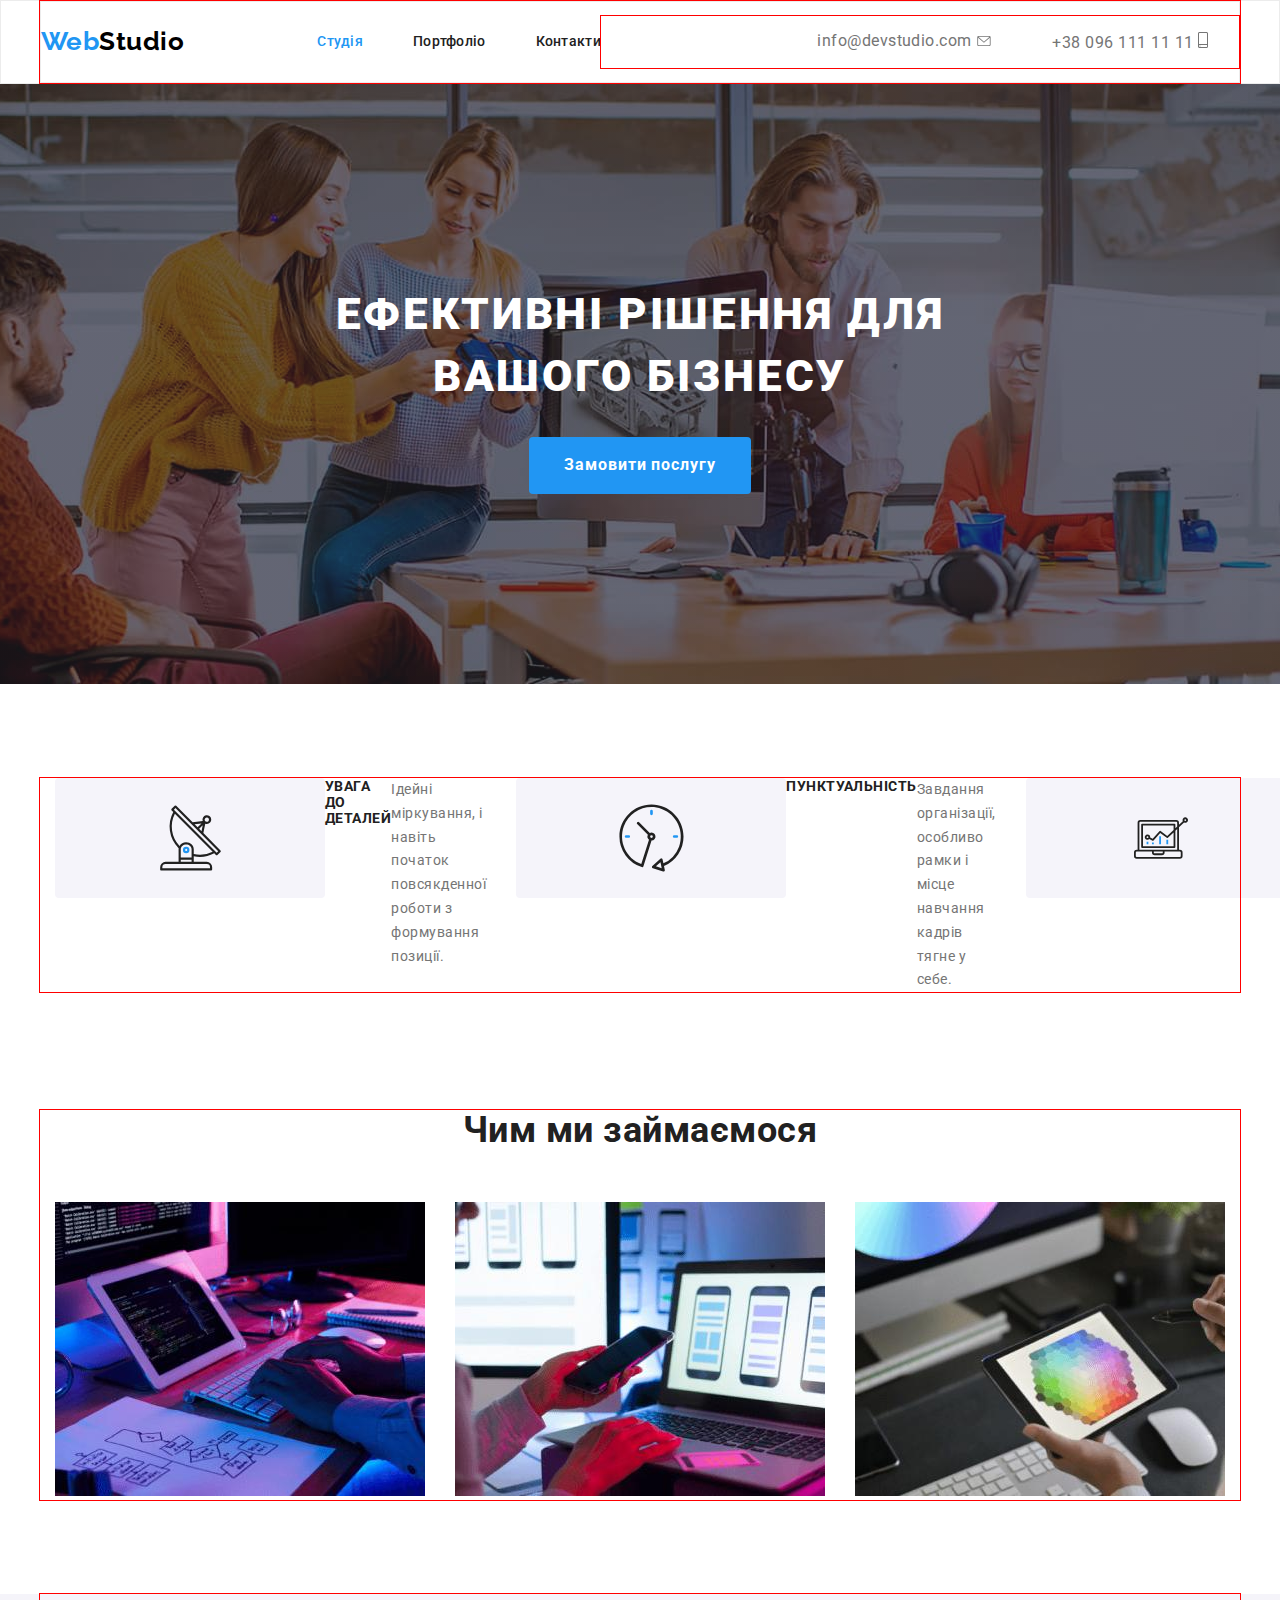
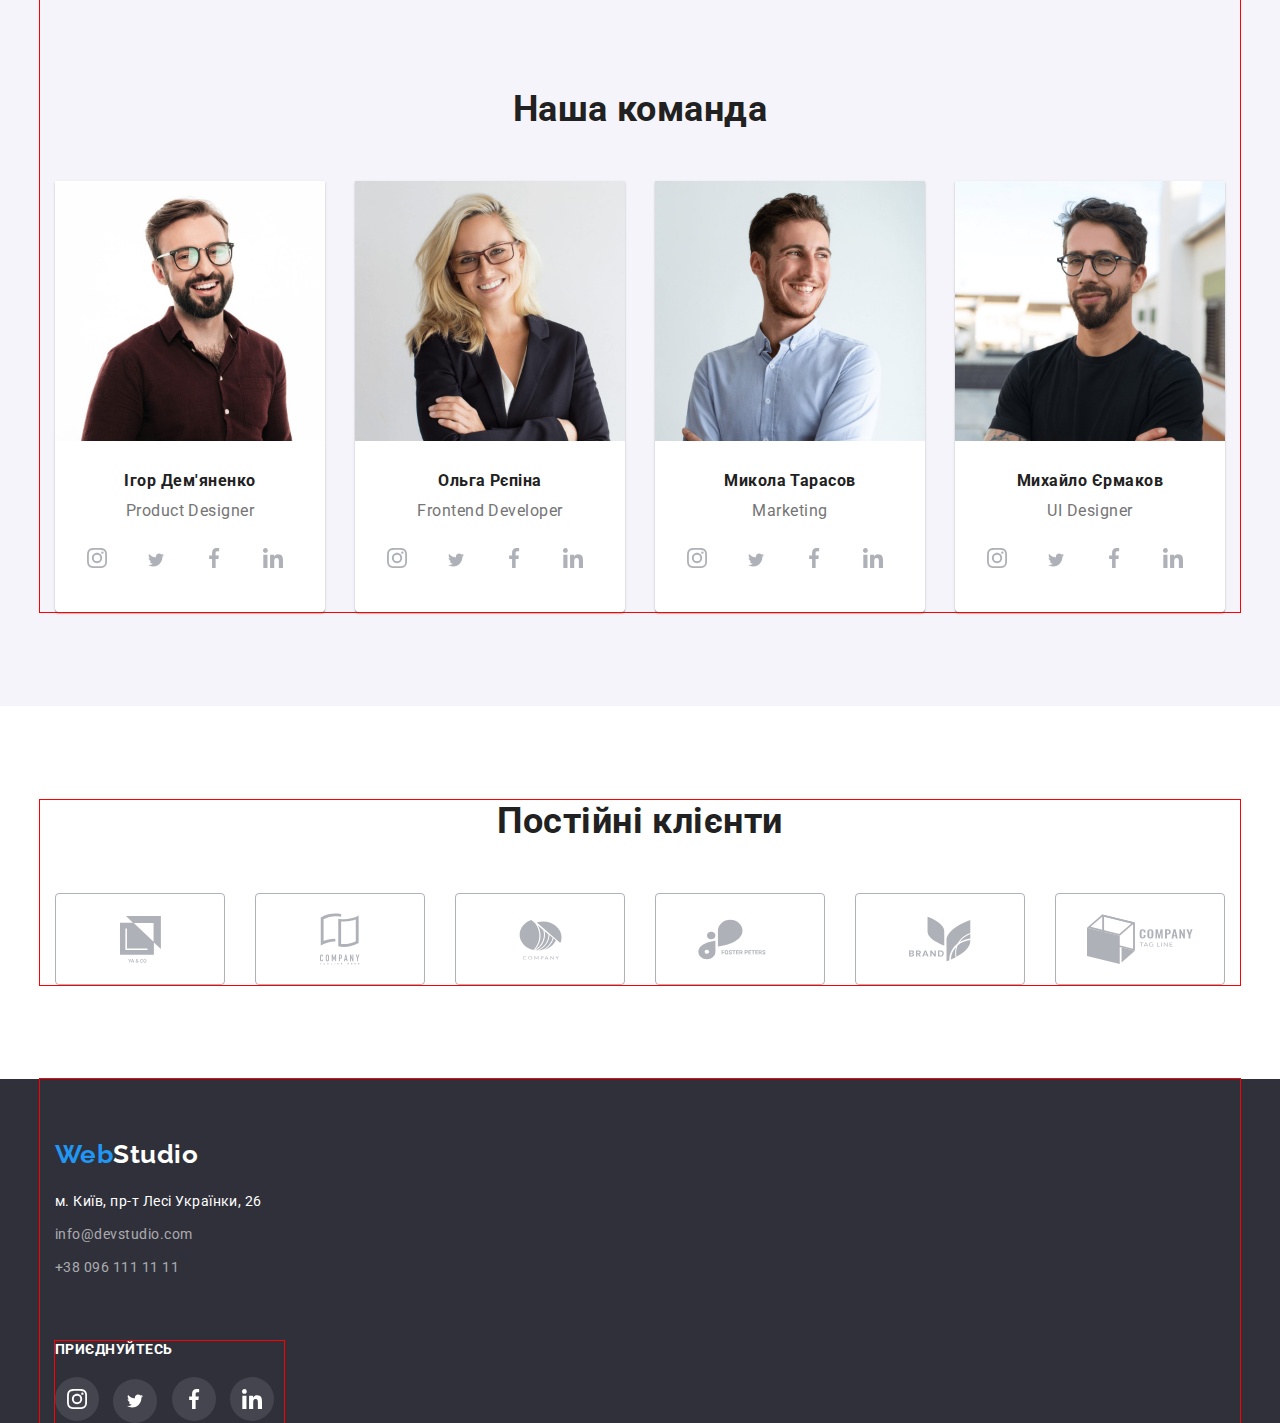
==== index.html @ 21d134f2 "icon" ====
<!DOCTYPE html>
<html lang="uk">
<head>
    <meta charset="UTF-8">
    <meta http-equiv="X-UA-Compatible" content="IE=edge">
    <meta name="viewport" content="width=device-width, initial-scale=1.0">
    <title>WebStudio</title>
    <link rel="stylesheet" href="https://cdnjs.cloudflare.com/ajax/libs/modern-normalize/1.1.0/modern-normalize.min.css">
    <link rel="stylesheet" href="css/styles.css">
    <link rel="preconnect" href="https://fonts.googleapis.com">
    <link rel="preconnect" href="https://fonts.gstatic.com" crossorigin>
    <link href="https://fonts.googleapis.com/css2?family=Raleway:wght@700&family=Roboto:wght@400;500;700;900&display=swap" rel="stylesheet">
    <style>li {list-style-type: none; /* Забираєм крапки*/}</style>

</head>
<body class="body">
    <!--Header-->
<header class="page-header">
<div class="container page-header">
    <a class="logo" href="index.html">Web<span class="logo-black">Studio</span></a>
    <nav>
        <ul class="site-nav">
            <li class="item"><a href="./index.html" class="link-studio">Студія</a></li>
            <li class="item"><a href="./portfolio.html" class="link">Портфоліо</a></li>
            <li class="item"><a href="" class="link">Контакти</a></li>
        </ul>
    </nav>
<div class="container">
        <ul class="contact-info">
            <li class="item-contact mail"><a href="mailto:info@devstudio.com" class="contact-header">info@devstudio.com</a>
        <div class="icon-mail">
                <svg class="mail-sign">
                <use href="./img/symbol-defs.svg#icon-mail"></use>
                </svg>
        </div></li>
            <li class="item-contact tel"><a href="tel:+30961111111" class="contact-header">+38 096 111 11 11</a>
        <div class="icon-mail">
                <svg class="tel-sign">
                <use href="./img/symbol-defs.svg#icon-tel"></use>
                </svg>
        </div></li>
        </ul>

</div>       
</div>
</header>

    <!--Ефективні рішення для вашого бізнесу-->
<main class="main">
    <section class="main-class">
        <h1 class="main-title">Ефективні рішення для  <br> вашого бізнесу</h1>
             <button class="main-title-button" type="button">Замовити послугу</button>
    </section>
        <!--план-->
<section class="plan-works">
<div class="container">
        <ul class="plan-work-item">
            <li class="plan-work">
                <!--Іконки-->
                <div class="icon-plan">
                    <svg class="antenna-sign">
                    <use href="./img/symbol-defs.svg#icon-antenna1"></use>
                    </svg>
                </div>
            </li>
                <h2 class="main-plan" >УВАГА ДО ДЕТАЛЕЙ</h2>
                <p class="plan" >Ідейні міркування, і навіть початок повсякденної роботи з формування позиції.</p>
            </li>
            <li class="plan-work">
                <!--Іконки-->
                <div class="icon-plan">
                    <svg class="clock-sign">
                    <use href="./img/symbol-defs.svg#icon-clock1"></use>
                    </svg>
                </div>
            </li>
                <h2 class="main-plan" >ПУНКТУАЛЬНІСТЬ</h2>
                <p class="plan">Завдання організації, особливо рамки і місце навчання кадрів тягне у себе.</p>
             </li>
             <li class="plan-work">
                <!--Іконки-->
                <div class="icon-plan">
                    <svg class="diagram-sign">
                    <use href="./img/symbol-defs.svg#icon-diagram1"></use>
                    </svg>
                </div>
            </li>
                 <h2 class="main-plan" >ПЛАНУВАННЯ</h2>
                 <p class="plan">Так само консультація з широким активом значною мірою зумовлює.</p>
            </li>
            <li class="plan-work">
                <!--Іконки-->
                <div class="icon-plan">
                    <svg class="astronaut-sign">
                    <use href="./img/symbol-defs.svg#icon-astronaut1"></use>
                    </svg>
                </div>
            </li>
            <h2 class="main-plan" >СУЧАСНІ ТЕХНОЛОГІЇ</h2>
            <p class="plan">Значимість цих проблем настільки очевидна, що реалізація планових завдань.</p>
            </li>
        </ul>
</div>
</section>
    <!--Чим ми займаємося-->
<section class="working">
<div class="container">
    <h2 class="working-page">Чим ми займаємося</h2>
        <ul class="working-img">
            <li class="img"><img src="./img/img1.jpg" alt="діяльність" width="370"></li>
            <li class="img"><img src="./img/img2.jpg" alt="діяльність" width="370"></li>
            <li class="img"><img src="./img/img3.jpg" alt="діяльність" width="370"></li>
        </ul></div>
</section>
    <!--Наша команда-->
<section class="team">
<div class="container">
    <h2 class="team-work">Наша команда</h2>
        <ul class="work-foto ">
            <li class="foto">
                <img src="./img/people1.jpg" alt="працівники" width="270">
            <div class="name-people ">
                <h3 class="name">Ігор Дем'яненко</h3>
                <p class="profession">Product Designer</p>
                 <!--Іконки-->
            <div class="soc-people">
                <svg class="instagram">
                <use href="./img/symbol-defs.svg#icon-instagram1"></use>
                </svg>
            </div>
            <div class="soc-people">
                <svg class="twitter">
                <use href="./img/symbol-defs.svg#icon-twitter1"></use>
                </svg>
            </div>
            <div class="soc-people">
                <svg class="facebook">
                <use href="./img/symbol-defs.svg#icon-facebook1"></use>
                </svg>
            </div>
            <div class="soc-people">
                <svg class="linkedin">
                <use href="./img/symbol-defs.svg#icon-linkedin1"></use>
                </svg>
            </div>
            </div>
            </li>
            
            <li class="foto">
                <img src="./img/people2.jpg" alt="працівники" width="270">
            <div class="name-people">
                <h3 class="name">Ольга Рєпіна</h3>
                <p class="profession">Frontend Developer</p>
                 <!--Іконки-->
                 <div class="soc-people">
                    <svg class="instagram">
                    <use href="./img/symbol-defs.svg#icon-instagram1"></use>
                    </svg>
                </div>
                <div class="soc-people">
                    <svg class="twitter">
                    <use href="./img/symbol-defs.svg#icon-twitter1"></use>
                    </svg>
                </div>
                <div class="soc-people">
                    <svg class="facebook">
                    <use href="./img/symbol-defs.svg#icon-facebook1"></use>
                    </svg>
                </div>
                <div class="soc-people">
                    <svg class="linkedin">
                    <use href="./img/symbol-defs.svg#icon-linkedin1"></use>
                    </svg>
                </div>
            </div>
            </li>

            <li class="foto">
                <img src="./img/people3.jpg" alt="працівники" width="270">
            <div class="name-people">
                <h3 class="name">Микола Тарасов</h3>
                <p class="profession">Marketing</p>
                 <!--Іконки-->
                 <div class="soc-people">
                    <svg class="instagram">
                    <use href="./img/symbol-defs.svg#icon-instagram1"></use>
                    </svg>
                </div>
                <div class="soc-people">
                    <svg class="twitter">
                    <use href="./img/symbol-defs.svg#icon-twitter1"></use>
                    </svg>
                </div>
                <div class="soc-people">
                    <svg class="facebook">
                    <use href="./img/symbol-defs.svg#icon-facebook1"></use>
                    </svg>
                </div>
                <div class="soc-people">
                    <svg class="linkedin">
                    <use href="./img/symbol-defs.svg#icon-linkedin1"></use>
                    </svg>
                </div>
            </div>
            </li>

            <li class="foto">
                <img src="./img/people4.jpg" alt="працівники" width="270">
            <div class="name-people">
                <h3 class="name">Михайло Єрмаков</h3>
                <p class="profession">UI Designer</p>
                 <!--Іконки-->
                 <div class="soc-people">
                    <svg class="instagram">
                    <use href="./img/symbol-defs.svg#icon-instagram1"></use>
                    </svg>
                </div>
                <div class="soc-people">
                    <svg class="twitter">
                    <use href="./img/symbol-defs.svg#icon-twitter1"></use>
                    </svg>
                </div>
                <div class="soc-people">
                    <svg class="facebook">
                    <use href="./img/symbol-defs.svg#icon-facebook1"></use>
                    </svg>
                </div>
                <div class="soc-people">
                    <svg class="linkedin">
                    <use href="./img/symbol-defs.svg#icon-linkedin1"></use>
                    </svg>
                </div>
            </div>
            </li>
        </ul>  
</div>
</section>
<!--Постійні клієнти-->
<section class="client">
    <div class="container">
        <h2 class="client-comment">Постійні клієнти</h2>
            <ul class="company-box">
                <li>
                <!--Іконки-->
                    <div class="box">
                        <svg class="group-yaco">
                        <use href="./img/symbol-defs.svg#icon-group1"></use>
                        </svg>
                    </div>
                </li>
                <li>
                    <div class="box">
                        <svg class="group-taglinehere">
                        <use href="./img/symbol-defs.svg#icon-group2"></use>
                        </svg>
                    </div>
                </li>
                <li>
                    <div class="box">
                        <svg class="group-company">
                        <use href="./img/symbol-defs.svg#icon-group3"></use>
                        </svg>
                    </div>
                </li>
                <li>
                    <div class="box">
                        <svg class="group-faster">
                        <use href="./img/symbol-defs.svg#icon-group4"></use>
                        </svg>
                    </div>
                </li>
                <li>
                    <div class="box">
                        <svg class="group-brand">
                        <use href="./img/symbol-defs.svg#icon-group5"></use>
                        </svg>
                    </div>
                </li>
                <li>
                    <div class="box">
                        <svg class="group-tagline">
                        <use href="./img/symbol-defs.svg#icon-group6"></use>
                        </svg>
                    </div>
                </li>
            </ul>  
    </div>
    </section>
</main>
<footer class="footer-color">    
<div class="container">
<address class="footer">
    <a class="logo-footer" href="index.html">Web<span class="logo-white">Studio</span></a>
        <ul class="container-footer">
            <li class="item-adress"><a class="adress" href="https://goo.gl/maps/FdvuCrv5iP5pTwo79">м. Київ, пр-т Лесі Українки, 26 </a></li>
            <li class="item-adress"><a href="mailto:info@devstudio.com" class="adress-footer">info@devstudio.com</a></li>
            <li class="item-adress"><a href="tel:+30961111111" class="adress-footer">+38 096 111 11 11</a></li>
    </ul>
</address>    
<section class="join">
<div class="container-join">
        <h3 class="join-soc">приєднуйтесь</h3>
                <!--Іконки-->
                 <div class="soc-footer">
                    <svg class="instagram-footer">
                    <use href="./img/symbol-defs.svg#icon-instagram2"></use>
                    </svg>
                </div>
                <div class="soc-footer">
                    <svg class="twitter-footer">
                    <use href="./img/symbol-defs.svg#icon-twitter2"></use>
                    </svg>
                </div>
                <div class="soc-footer">
                    <svg class="facebook-footer">
                    <use href="./img/symbol-defs.svg#icon-facebook2"></use>
                    </svg>
                </div>
                <div class="soc-footer">
                    <svg class="linkedin-footer">
                    <use href="./img/symbol-defs.svg#icon-linkedin2"></use>
                    </svg>
                </div>
    </div>
    </section>
</div>
</footer>
</body>
</html>
---- css/styles.css ----
:root {
    --primery-text-color:#757575;
    --title-text-color:rgba(33, 33, 33, 1);
    --accent-color:#ffffff;}

html {box-sizing: border-box;}

*,
*::after,
*::before {box-sizing: inherit;} 

.body {
    margin: 0 auto;
    color: var(--title-text-color);

    font-family: Roboto, sans-serif ;
    letter-spacing: 0.03em;
}
a {text-decoration: none;}

/* Header */
.container {width: 1200px;
    margin: 0 auto;
    padding-left: 15px;
    padding-right: 15px;
    outline: 1px solid red;  }

/*site-nav list*/

.page-header {
    align-items: center;
    padding: 0px;
    border: 1px solid #ECECEC;} 

.page-header .container {
    display: flex;
    align-items: center;
}

.logo {
    color: #2196F3;
    font-family: Raleway, sans-serif ;
    font-style: normal;
    font-weight: 700;
    font-size: 26px;
    line-height: 1.2;

    display: block;}

.logo-black {color: #000000;}

.site-nav {cursor: pointer;
    font-weight: 500;
    font-size: 14px;
    line-height: 1.14;
    letter-spacing: 0.02em;
    padding-bottom: 0px;

    display: flex;
    margin-left: 93px;
    margin-top: 0px;
    margin-bottom: 0px;}

.site-nav .item + .item {margin-left: 50px;}

.link {display: block ;
    padding-top: 32px;
    padding-bottom: 32px;}

.link {color: var(--title-text-color);} 
.link:hover, .link:focus, .link:active {color: #2196F3;}

    /* Зміна кольору */
.link-studio {display: block ;
    padding-top: 32px;
    padding-bottom: 32px;}
.link-studio {color: #2196F3} 
.link-studio:hover, .link-studio:focus,

.link-portfolio {display: block ;
    padding-top: 32px;
    padding-bottom: 32px;}
.link-portfolio {color: #2196F3} 
.link-portfolio:hover, .link-portfolio:focus,.link-portfolio:active {color: #2196F3;}
    
/*contact-info*/ 
.contact-header {color:var(--primery-text-color) ;}
.contact-header:hover, .mail:focus, .mail:active {color: #2196F3;}


.contact-info {padding: 0px;
    margin-left: auto;
    list-style: none;
    display: inline-flex;}
.contact-info .item-contact + .item-contact {margin-left: 50px;}
    
    /* іконки*/
.icon-mail {
    display: inline-flex;
    content:"";
    margin-right: 10px;
    height:10px ;
    width:16px ;
    background-repeat: no-repeat;
    background-size: contain;
    background-position:center;}
    
.mail-sign{
    width: 16px;
    height: 10px;
fill: #757575;}
.mail-sign:hover{fill: #2196F3;}
.tel-sign{
    width: 10px;
    height: 16px;
fill: #757575;} 
.tel-sign:hover{fill: #2196F3;}


/*Ефективні рішення для вашого бізнесу*/
.main {text-align: center;}

.main-class {background: #2F303A;
    /* картинка-фон */
    background-image:linear-gradient(to right,
        rgba(47, 48, 58, 0.4),
        rgba(47, 48, 58, 0.4)),
        url(../img/Imgmain.jpg);
    background-repeat: no-repeat;
    background-size: cover;
    background-position:center;

    max-width: 1600px;
    height: 600px;
    margin-left: auto;
    margin-right: auto;
    padding-top: 200px;
    padding-bottom: 200px;}

.main-title {color:var(--accent-color);
    font-weight: 900;
    font-size: 44px;
    line-height: 1.4;

    letter-spacing: 0.06em;
    text-transform: uppercase;

    margin-bottom: 30px;
    margin-top: 0;} 

.main-title-button {cursor: pointer;
    background-color: #2196F3;
    color:var(--accent-color);
    font-style: normal;
    font-weight: 700;
    font-size: 16px;
    line-height: 1.9;
    display: flex;
    align-items: center;
    text-align: center;
    letter-spacing: 0.06em;

    display: inline-block;
    border-radius: 4px;
    border: solid transparent;
    padding: 10px 32px;
    min-width:216px;}

.main-title-button:hover, .main-title-button:focus, 
.main-title-button:active {color: #F5F4FA;
    background-color:  #2196F3;
    border-color: #2196F3;}

/*план*/
.plan-works {text-align: left;
    padding-top: 94px;
    padding-bottom: 118px;}

.plan-work-item {
    display: flex;
    margin-left: -30px;
    padding-left: 0;
    margin-top: 0;
    margin-bottom: 0;}   

.plan-work-item .plan-work {
    width: calc((100% - 30px)/4);
    margin-left: 30px;}
    
    /* іконки*/
.icon-plan{
display: flex;
height: 120px;
width: 270px;

background: #F5F4FA;
border-radius: 4px;

align-items: center;
justify-content: center;}

.antenna-sign{height: 70px;
    width: 65px;}
.clock-sign {height: 70px;
    width: 67px;}
.diagram-sign{height: 70px;
    width: 54px;}
.astronaut-sign{height: 70px;
    width: 70px;}

.main-plan {
    font-weight: 700;
    font-size: 14px;
    line-height: 16px;

    margin-top: 0;
    margin-bottom: 10px;}

.plan {color: var(--primery-text-color);
    font-style: normal;
    font-weight: 400;
    font-size: 14px;
    line-height: 1.7;
    margin: 0;}

/*Чим ми займаємося*/
.working {
    padding-top: 0;
    padding-bottom: 94px;}

.working-page {font-weight: 700;
    font-size: 36px;
    line-height: 1.16;
    text-align: center;

    margin-top: 0;
    margin-bottom: 50px;}

.working-img {display: flex;
    margin-right: -30px;
    padding-left: 0;
    margin-top: 0;
    margin-bottom: 0;}

.working-img .img {flex-basis: calc((100% - 30px) / 3);
    margin-right: 30px;}


/*Наша команда*/
.team-work {font-weight: 700;
    font-size: 36px;
    line-height: 1.2;
    text-align: center;

    padding-top: 94px;
    padding-bottom: 50px;
    margin-top:0;
    margin-bottom:0;}

.name-people {border-radius: 0px 0px 4px 4px;
    padding-top: 30px;
    padding-bottom: 30px}

 /* іконки */

 .soc-people {background-color: #FFFFFF;
    display: inline-flex;
    height: 44px;
    width: 44px;
    border-radius: 50%;

    align-items: center;
    justify-content: center;

    margin-left: 0;
    margin-top: 16px;  
    margin-right: 10px;

}
.soc-people:hover {background-color: #2196F3;}

.instagram{height: 20px;
    width: 20px;
    background-position:center;
    fill: #AFB1B8;}
.instagram:hover{fill: #FFFFFF;}

.twitter{height: 16px;
    width: 20px;
    background-position:center;
    fill: #AFB1B8;}
.twitter:hover{fill: #FFFFFF;}

.facebook{height: 20px;
    width: 20px;
    background-position:center;
    fill: #AFB1B8;}
.facebook:hover{fill: #FFFFFF;}

.linkedin{height: 20px;
    width: 20px;
    background-position:center;
    fill: #AFB1B8;}
.linkedin:hover{fill: #FFFFFF;}


.team {
    padding-top: 0px;
    padding-bottom: 94px;
    background: #F5F4FA;}

.foto img {display: block;}

.work-foto {display: flex;
    margin-right: -30px;
    padding: 0;
    margin: auto;
}

.work-foto .foto {background-color: #FFFFFF;
    box-shadow: 0px 1px 3px rgba(0, 0, 0, 0.12),
                0px 1px 1px rgba(0, 0, 0, 0.14), 
                0px 2px 1px rgba(0, 0, 0, 0.2);
    border-radius: 0px 0px 4px 4px;
    margin-right: 30px;
    flex-basis: calc((100% - 30px) / 4);}

.name {font-weight: 700;
    font-size: 16px;
    line-height: 1.2;
    text-align: center;

    margin-top: 0;
    margin-bottom: 10px;}

.profession {color:var(--primery-text-color);
    font-weight: 400;
    font-size: 16px;
    line-height: 1.2;
    text-align: center;
    margin: 0;}

    
/* Постійні клієнти */
.client-comment {font-weight: 700;
    font-size: 36px;
    line-height: 1.2;
    text-align: center;
  
    padding-bottom: 50px;
    margin: 0;}

.client{
    margin-left: 30px;
    margin-top: 0;
    margin-left: 0;  
    padding-top: 94px;
    padding-bottom: 94px;}
    
.company-box { display: flex;
    padding-left: 0;
    margin-top: 0;
    margin-bottom: 0;
margin-left: -30px;}

    /* іконки */
.box {display: flex;
    height: 92px;
    width: 170px;         
    border: 1px solid #AFB1B8;
    border-radius: 4px;
    background-color: #fff;
    flex-basis: calc((100% - 30px) / 6);
    margin-left: 30px;

align-items: center;
justify-content: center;}
   
.group-yaco {height: 47px;
    width: 41px;
    fill: #AFB1B8;}
.group-yaco:hover{fill:#2196F3;}

.group-taglinehere {height: 52px;
    width: 40px;
    fill: #AFB1B8;}
.group-taglinehere:hover{fill: #2196F3;}

.group-company {height: 41px;
    width: 43px;
    fill: #AFB1B8;}
.group-company:hover{fill:#2196F3;}

.group-faster {height: 41px;
    width: 84px;
    fill: #AFB1B8;}
.group-faster:hover{fill:#2196F3;}

.group-brand {height: 46px;
    width: 62px;
    fill: #AFB1B8;}
.group-brand:hover{fill:#2196F3;}

.group-tagline {height: 60px;
    width: 106px;
    fill: #AFB1B8;}
.group-tagline:hover{fill:#2196F3;}

/*footer*/
.footer-color {background-color: #2F303A;
    /* position: relative; */
}

.footer {
    font-style: normal;
    font-weight: 400;
    font-size: 14px;
    line-height: 1.7;

    padding-top: 60px;
    padding-bottom: 60px;
    display: block;}

.container-footer {margin-top: 0;
    margin-bottom: 0;
    padding-left: 0;}

.logo-footer {color: #2196F3;
    font-family:Raleway, sans-serif;
    font-style: normal;
    font-weight: 700;
    font-size: 26px;
    line-height: 1.2;

    padding-bottom: 20px;
    display: block;}
.logo-white {color: #FFFFFF;}

.item-adress {margin-bottom: 9px;}
.item-adress:nth-child(3n) {margin-bottom: 0;}

.adress {color: var(--accent-color);}
.adress:hover, .adress:focus, .adress:active {color: #2196F3;}

.adress-footer {color:rgba(255, 255, 255, 0.6);}
.adress-footer:hover, .adress-footer:focus, .adress-footer:active {color: #2196F3;}

/* join */
.join-soc {font-weight: 700;
    font-size: 14px;
    line-height: 16px;
color: #FFFFFF;
text-transform: uppercase;
margin: 0;}


.container-join{outline: 1px solid red;}

.join {display: inline-flex;
    /* position: absolute;
    left: 50%;
    top: 50%; */}

    /* іконки

 /* іконки */

 .soc-footer {background-color: rgba(255, 255, 255, 0.1);
    display: inline-flex;
    height: 44px;
    width: 44px;
    border-radius: 50%;

    align-items: center;
    justify-content: center;

    margin-left: 0;
    margin-top: 20px;  
    margin-right: 10px;
    padding: 0px;

}
.soc-footer:hover {background-color: #2196F3;}

.instagram-footer{height: 20px;
    width: 20px;
    background-position:center;}

.twitter-footer{height: 16px;
    width: 20px;
    background-position:center;}

.facebook-footer{height: 20px;
    width: 20px;
    background-position:center;}

.linkedin-footer{height: 20px;
    width: 20px;
    background-position:center;}

/*portfolio*/
/*button*/
.menu {display:flex;
    justify-content: center;
}
.menu-title {padding-right: 15px;
    margin: 0;
    padding-top: 94px;
    padding-bottom:50px ;
}
.menu-title:nth-child(5){padding-right: 0;}
.menu button{
    cursor: pointer;
    background: #F5F4FA;
    border-color: #F5F4FA;
    color: var(--title-text-color);

    font-weight: 500;
    font-size: 16px;
    line-height: 1.6;    
    text-align: center;

    display: inline-block;
    border-radius: 4px;
    border: solid transparent;

    padding: 6px 22px;
    min-width: 73px;}
.menu button:hover,
.menu button:focus,menu:active {color: var(--accent-color);
    background-color: #2196F3;} 


/*СПЕЦІАЛІЗАЦІЯ*/
.container-work{padding-bottom:94px;
    padding-top: 0px;}

.works {display: flex;
    flex-wrap: wrap;
    padding: 0;
    margin:-15px;}


.works .work {background-color: #FFFFFF;
    width: 370px;
    flex-basis: calc((100% - 30px) / 9);
    margin: 15px;
    margin-top: 0;
    margin-bottom: 0;
padding-bottom: 30px;}

.works .work:nth-child(n+7) {padding-bottom: 0;}

.work img {display: block;}


/* Рамка */
.border-work {padding: 20px 0px 20px 23px;
    border: 1px solid #EEEEEE;}

/* .work:nth-child(3n) {margin-right: 0;}
.work:nth-last-child(-n + 3) {margin-bottom: 0;} */

.work img:hover, .work:focus, .work:active {border-color: #2196F3;}

.work-list {
    color: var(--title-text-color);
    font-weight: 700;
    font-size: 18px;
    line-height: 2;
    letter-spacing: 0.06em;

    /* outline: 1px solid red; */
    margin-top: 0;
    margin-bottom: 4px; }

.wokr-name {color:#757575;
    font-weight: 400;
    font-size: 16px;
    line-height: 1.87;
    

    /* outline: 1px solid red; */
    /* margin-top: 0;
    margin-bottom: 20px;*/} 



/*.works {list-style: none;
    padding-top: 0px;
    padding-bottom: 0px;}*/


/* --primery-text-color:#757575;*/
/* --title-text-color:rgba(33, 33, 33, 1);*/
/* --accent-color:#ffffff;*/
/* --logo-color: #2196F3 */
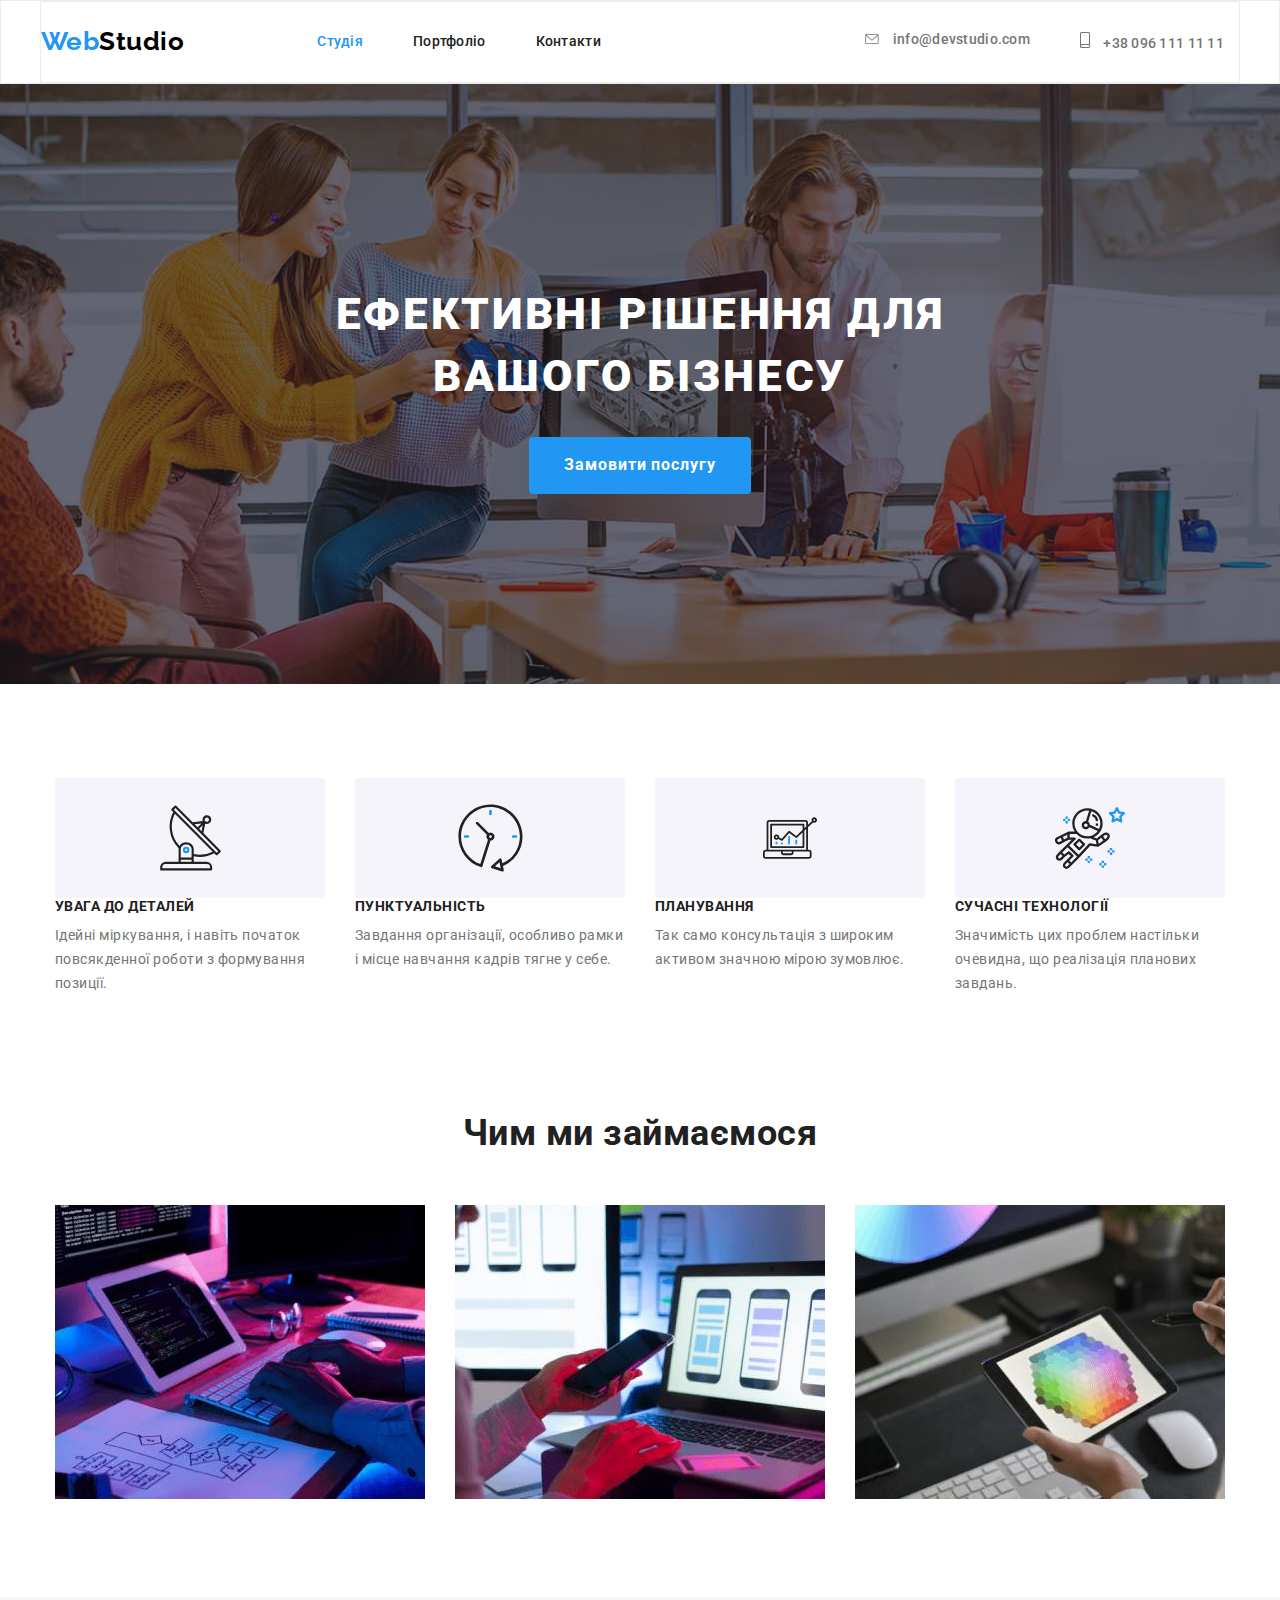
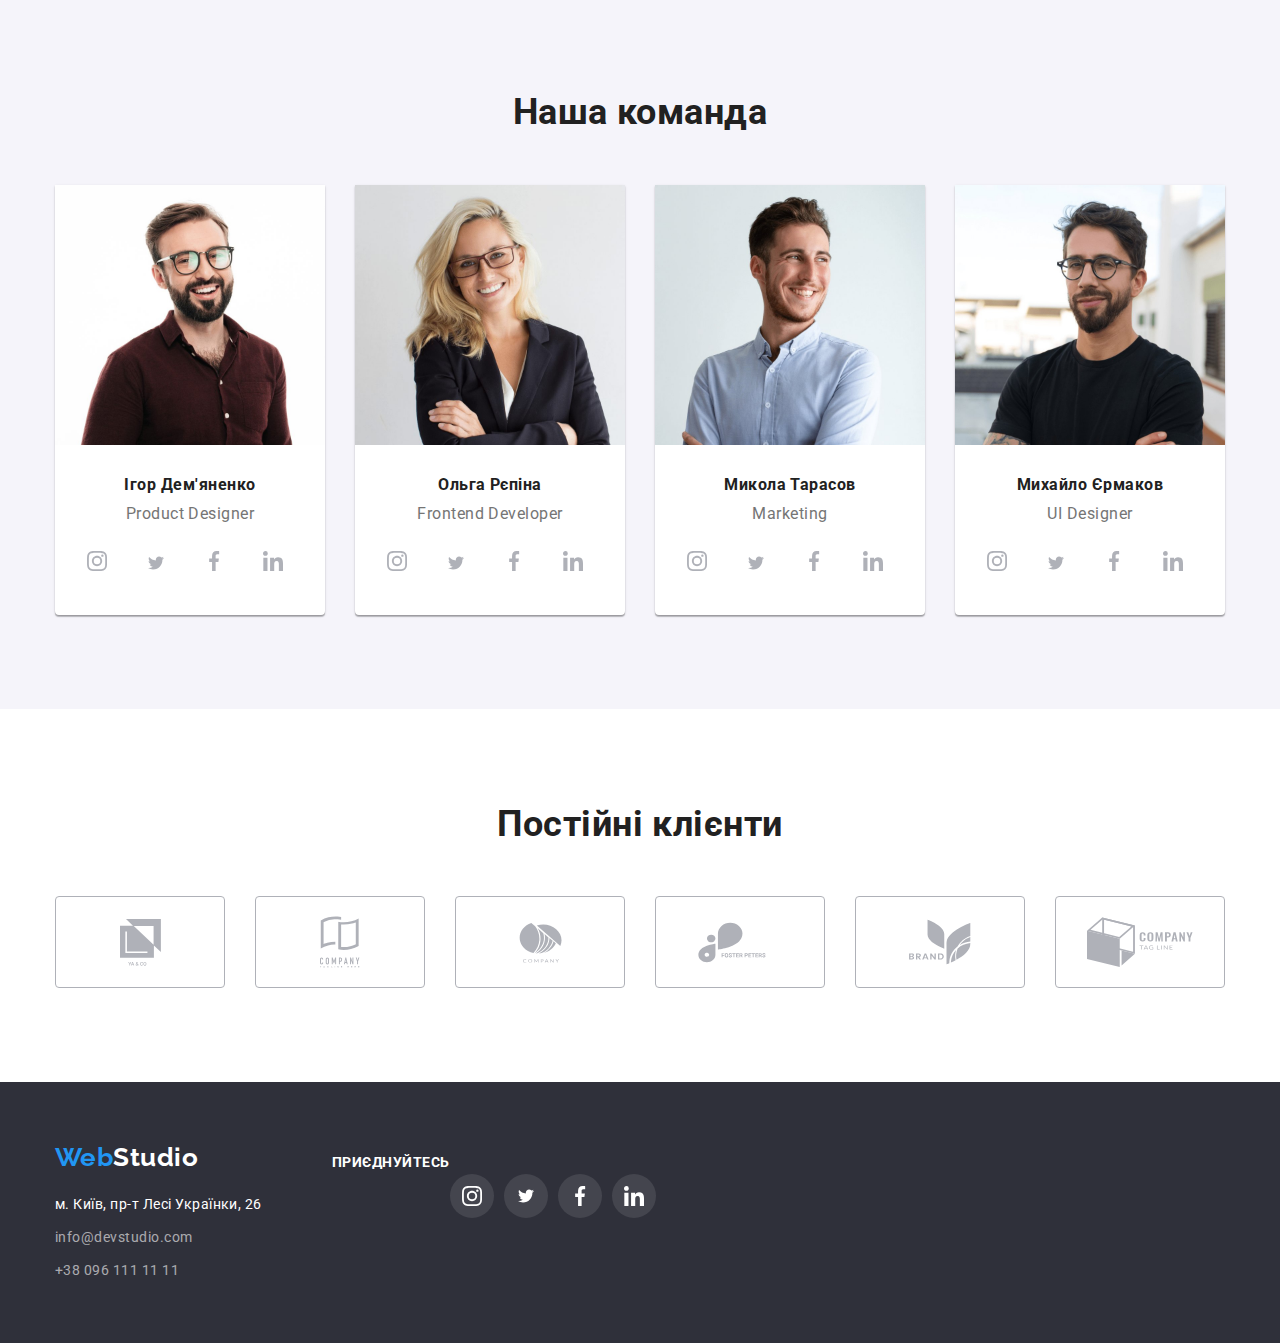
==== commit 1801c5af: "icons" ====
--- a/index.html
+++ b/index.html
@@ -27,20 +27,21 @@
     </nav>
 <div class="container">
         <ul class="contact-info">
-            <li class="item-contact mail"><a href="mailto:info@devstudio.com" class="contact-header">info@devstudio.com</a>
-        <div class="icon-mail">
-                <svg class="mail-sign">
-                <use href="./img/symbol-defs.svg#icon-mail"></use>
-                </svg>
-        </div></li>
-            <li class="item-contact tel"><a href="tel:+30961111111" class="contact-header">+38 096 111 11 11</a>
-        <div class="icon-mail">
-                <svg class="tel-sign">
-                <use href="./img/symbol-defs.svg#icon-tel"></use>
-                </svg>
-        </div></li>
+            <li class="item-contact mail">
+                <div class="icon-mail">
+                    <svg class="mail-sign">
+                    <use href="./img/symbol-defs.svg#icon-mail"></use>
+                    </svg>
+                </div>        
+            <a href="mailto:info@devstudio.com" class="contact-header">info@devstudio.com</a></li>
+            <li class="item-contact tel">
+                <div class="icon-mail">
+                    <svg class="tel-sign">
+                    <use href="./img/symbol-defs.svg#icon-tel"></use>
+                    </svg>
+                </div>
+                <a href="tel:+30961111111" class="contact-header">+38 096 111 11 11</a></li>
         </ul>
-
 </div>       
 </div>
 </header>
@@ -56,46 +57,39 @@
 <div class="container">
         <ul class="plan-work-item">
             <li class="plan-work">
-                <!--Іконки-->
                 <div class="icon-plan">
                     <svg class="antenna-sign">
                     <use href="./img/symbol-defs.svg#icon-antenna1"></use>
                     </svg>
-                </div>
-            </li>
+                </div>    
                 <h2 class="main-plan" >УВАГА ДО ДЕТАЛЕЙ</h2>
                 <p class="plan" >Ідейні міркування, і навіть початок повсякденної роботи з формування позиції.</p>
             </li>
             <li class="plan-work">
-                <!--Іконки-->
                 <div class="icon-plan">
                     <svg class="clock-sign">
                     <use href="./img/symbol-defs.svg#icon-clock1"></use>
                     </svg>
                 </div>
-            </li>
                 <h2 class="main-plan" >ПУНКТУАЛЬНІСТЬ</h2>
                 <p class="plan">Завдання організації, особливо рамки і місце навчання кадрів тягне у себе.</p>
              </li>
              <li class="plan-work">
-                <!--Іконки-->
                 <div class="icon-plan">
                     <svg class="diagram-sign">
                     <use href="./img/symbol-defs.svg#icon-diagram1"></use>
                     </svg>
                 </div>
-            </li>
                  <h2 class="main-plan" >ПЛАНУВАННЯ</h2>
                  <p class="plan">Так само консультація з широким активом значною мірою зумовлює.</p>
             </li>
             <li class="plan-work">
-                <!--Іконки-->
                 <div class="icon-plan">
                     <svg class="astronaut-sign">
                     <use href="./img/symbol-defs.svg#icon-astronaut1"></use>
                     </svg>
                 </div>
-            </li>
+
             <h2 class="main-plan" >СУЧАСНІ ТЕХНОЛОГІЇ</h2>
             <p class="plan">Значимість цих проблем настільки очевидна, що реалізація планових завдань.</p>
             </li>
@@ -122,7 +116,6 @@
             <div class="name-people ">
                 <h3 class="name">Ігор Дем'яненко</h3>
                 <p class="profession">Product Designer</p>
-                 <!--Іконки-->
             <div class="soc-people">
                 <svg class="instagram">
                 <use href="./img/symbol-defs.svg#icon-instagram1"></use>
@@ -151,7 +144,6 @@
             <div class="name-people">
                 <h3 class="name">Ольга Рєпіна</h3>
                 <p class="profession">Frontend Developer</p>
-                 <!--Іконки-->
                  <div class="soc-people">
                     <svg class="instagram">
                     <use href="./img/symbol-defs.svg#icon-instagram1"></use>
@@ -180,7 +172,6 @@
             <div class="name-people">
                 <h3 class="name">Микола Тарасов</h3>
                 <p class="profession">Marketing</p>
-                 <!--Іконки-->
                  <div class="soc-people">
                     <svg class="instagram">
                     <use href="./img/symbol-defs.svg#icon-instagram1"></use>
@@ -241,7 +232,6 @@
         <h2 class="client-comment">Постійні клієнти</h2>
             <ul class="company-box">
                 <li>
-                <!--Іконки-->
                     <div class="box">
                         <svg class="group-yaco">
                         <use href="./img/symbol-defs.svg#icon-group1"></use>
@@ -288,7 +278,7 @@
     </section>
 </main>
 <footer class="footer-color">    
-<div class="container">
+<div class="container infofotter">
 <address class="footer">
     <a class="logo-footer" href="index.html">Web<span class="logo-white">Studio</span></a>
         <ul class="container-footer">
@@ -297,11 +287,9 @@
             <li class="item-adress"><a href="tel:+30961111111" class="adress-footer">+38 096 111 11 11</a></li>
     </ul>
 </address>    
-<section class="join">
-<div class="container-join">
+<div class="join">
         <h3 class="join-soc">приєднуйтесь</h3>
-                <!--Іконки-->
-                 <div class="soc-footer">
+                <div class="soc-footer">
                     <svg class="instagram-footer">
                     <use href="./img/symbol-defs.svg#icon-instagram2"></use>
                     </svg>
@@ -322,7 +310,6 @@
                     </svg>
                 </div>
     </div>
-    </section>
 </div>
 </footer>
 </body>
--- a/css/styles.css
+++ b/css/styles.css
@@ -22,8 +22,7 @@
 .container {width: 1200px;
     margin: 0 auto;
     padding-left: 15px;
-    padding-right: 15px;
-    outline: 1px solid red;  }
+    padding-right: 15px; }
 
 /*site-nav list*/
 
@@ -85,10 +84,17 @@
     
 /*contact-info*/ 
 .contact-header {color:var(--primery-text-color) ;}
-.contact-header:hover, .mail:focus, .mail:active {color: #2196F3;}
-
-
-.contact-info {padding: 0px;
+.contact-header:hover, .contact-header:focus, .contact-header:active {color: #2196F3;}
+
+
+.contact-info {font-size: 14px;
+    cursor: pointer;
+    font-weight: 500;
+    font-size: 14px;
+    line-height: 1.14;
+    letter-spacing: 0.02em;
+
+    padding: 0px;
     margin-left: auto;
     list-style: none;
     display: inline-flex;}
@@ -99,20 +105,20 @@
     display: inline-flex;
     content:"";
     margin-right: 10px;
-    height:10px ;
-    width:16px ;
+
     background-repeat: no-repeat;
     background-size: contain;
     background-position:center;}
     
 .mail-sign{
+    height: 10px;  
     width: 16px;
-    height: 10px;
 fill: #757575;}
 .mail-sign:hover{fill: #2196F3;}
-.tel-sign{
+
+.tel-sign{    
+    height: 16px;
     width: 10px;
-    height: 16px;
 fill: #757575;} 
 .tel-sign:hover{fill: #2196F3;}
 
@@ -120,8 +126,8 @@
 /*Ефективні рішення для вашого бізнесу*/
 .main {text-align: center;}
 
+    /* картинка-фон */
 .main-class {background: #2F303A;
-    /* картинка-фон */
     background-image:linear-gradient(to right,
         rgba(47, 48, 58, 0.4),
         rgba(47, 48, 58, 0.4)),
@@ -189,15 +195,15 @@
     
     /* іконки*/
 .icon-plan{
-display: flex;
-height: 120px;
-width: 270px;
-
-background: #F5F4FA;
-border-radius: 4px;
-
-align-items: center;
-justify-content: center;}
+    display: flex;
+    height: 120px;
+    width: 270px;
+
+    background: #F5F4FA;
+    border-radius: 4px;
+
+    align-items: center;
+    justify-content: center;}
 
 .antenna-sign{height: 70px;
     width: 65px;}
@@ -361,7 +367,7 @@
     padding-left: 0;
     margin-top: 0;
     margin-bottom: 0;
-margin-left: -30px;}
+    margin-left: -30px;}
 
     /* іконки */
 .box {display: flex;
@@ -373,8 +379,11 @@
     flex-basis: calc((100% - 30px) / 6);
     margin-left: 30px;
 
-align-items: center;
-justify-content: center;}
+    align-items: center;
+    justify-content: center;}
+.box:hover{border: 1px solid #2196F3;}
+
+
    
 .group-yaco {height: 47px;
     width: 41px;
@@ -407,9 +416,7 @@
 .group-tagline:hover{fill:#2196F3;}
 
 /*footer*/
-.footer-color {background-color: #2F303A;
-    /* position: relative; */
-}
+.footer-color {background-color: #2F303A;}
 
 .footer {
     font-style: normal;
@@ -449,19 +456,17 @@
 .join-soc {font-weight: 700;
     font-size: 14px;
     line-height: 16px;
-color: #FFFFFF;
-text-transform: uppercase;
-margin: 0;}
-
-
-.container-join{outline: 1px solid red;}
-
-.join {display: inline-flex;
-    /* position: absolute;
-    left: 50%;
-    top: 50%; */}
-
-    /* іконки
+    color: #FFFFFF;
+    text-transform: uppercase;
+    margin: 0;}
+
+.join {display: flex;
+    height: 80px;
+    left: 206px;
+    margin-left: 70px;
+    margin-top: 72px;}
+
+.infofotter {display: flex;}
 
  /* іконки */
 
@@ -476,10 +481,10 @@
 
     margin-left: 0;
     margin-top: 20px;  
-    margin-right: 10px;
     padding: 0px;
-
-}
+    margin-left: 10px;}
+
+.soc-footer:nth-child(2){margin-left: 0px;}
 .soc-footer:hover {background-color: #2196F3;}
 
 .instagram-footer{height: 20px;
@@ -506,9 +511,10 @@
 .menu-title {padding-right: 15px;
     margin: 0;
     padding-top: 94px;
-    padding-bottom:50px ;
-}
+    padding-bottom:50px ;}
+
 .menu-title:nth-child(5){padding-right: 0;}
+
 .menu button{
     cursor: pointer;
     background: #F5F4FA;
@@ -528,8 +534,9 @@
     min-width: 73px;}
 .menu button:hover,
 .menu button:focus,menu:active {color: var(--accent-color);
-    background-color: #2196F3;} 
-
+    background-color: #2196F3;box-shadow: 0px 3px 1px rgba(0, 0, 0, 0.1), 
+    0px 1px 2px rgba(0, 0, 0, 0.08), 
+    0px 2px 2px rgba(0, 0, 0, 0.12);} 
 
 /*СПЕЦІАЛІЗАЦІЯ*/
 .container-work{padding-bottom:94px;
@@ -539,7 +546,10 @@
     flex-wrap: wrap;
     padding: 0;
     margin:-15px;}
-
+.work:hover{
+    box-shadow: 0px 1px 1px rgba(0, 0, 0, 0.12), 
+    0px 4px 4px rgba(0, 0, 0, 0.06),
+    1px 4px 6px rgba(0, 0, 0, 0.16);}
 
 .works .work {background-color: #FFFFFF;
     width: 370px;
@@ -547,9 +557,9 @@
     margin: 15px;
     margin-top: 0;
     margin-bottom: 0;
-padding-bottom: 30px;}
-
-.works .work:nth-child(n+7) {padding-bottom: 0;}
+    margin-bottom: 30px;}
+
+.works .work:nth-child(n+7) {margin-bottom: 0;}
 
 .work img {display: block;}
 
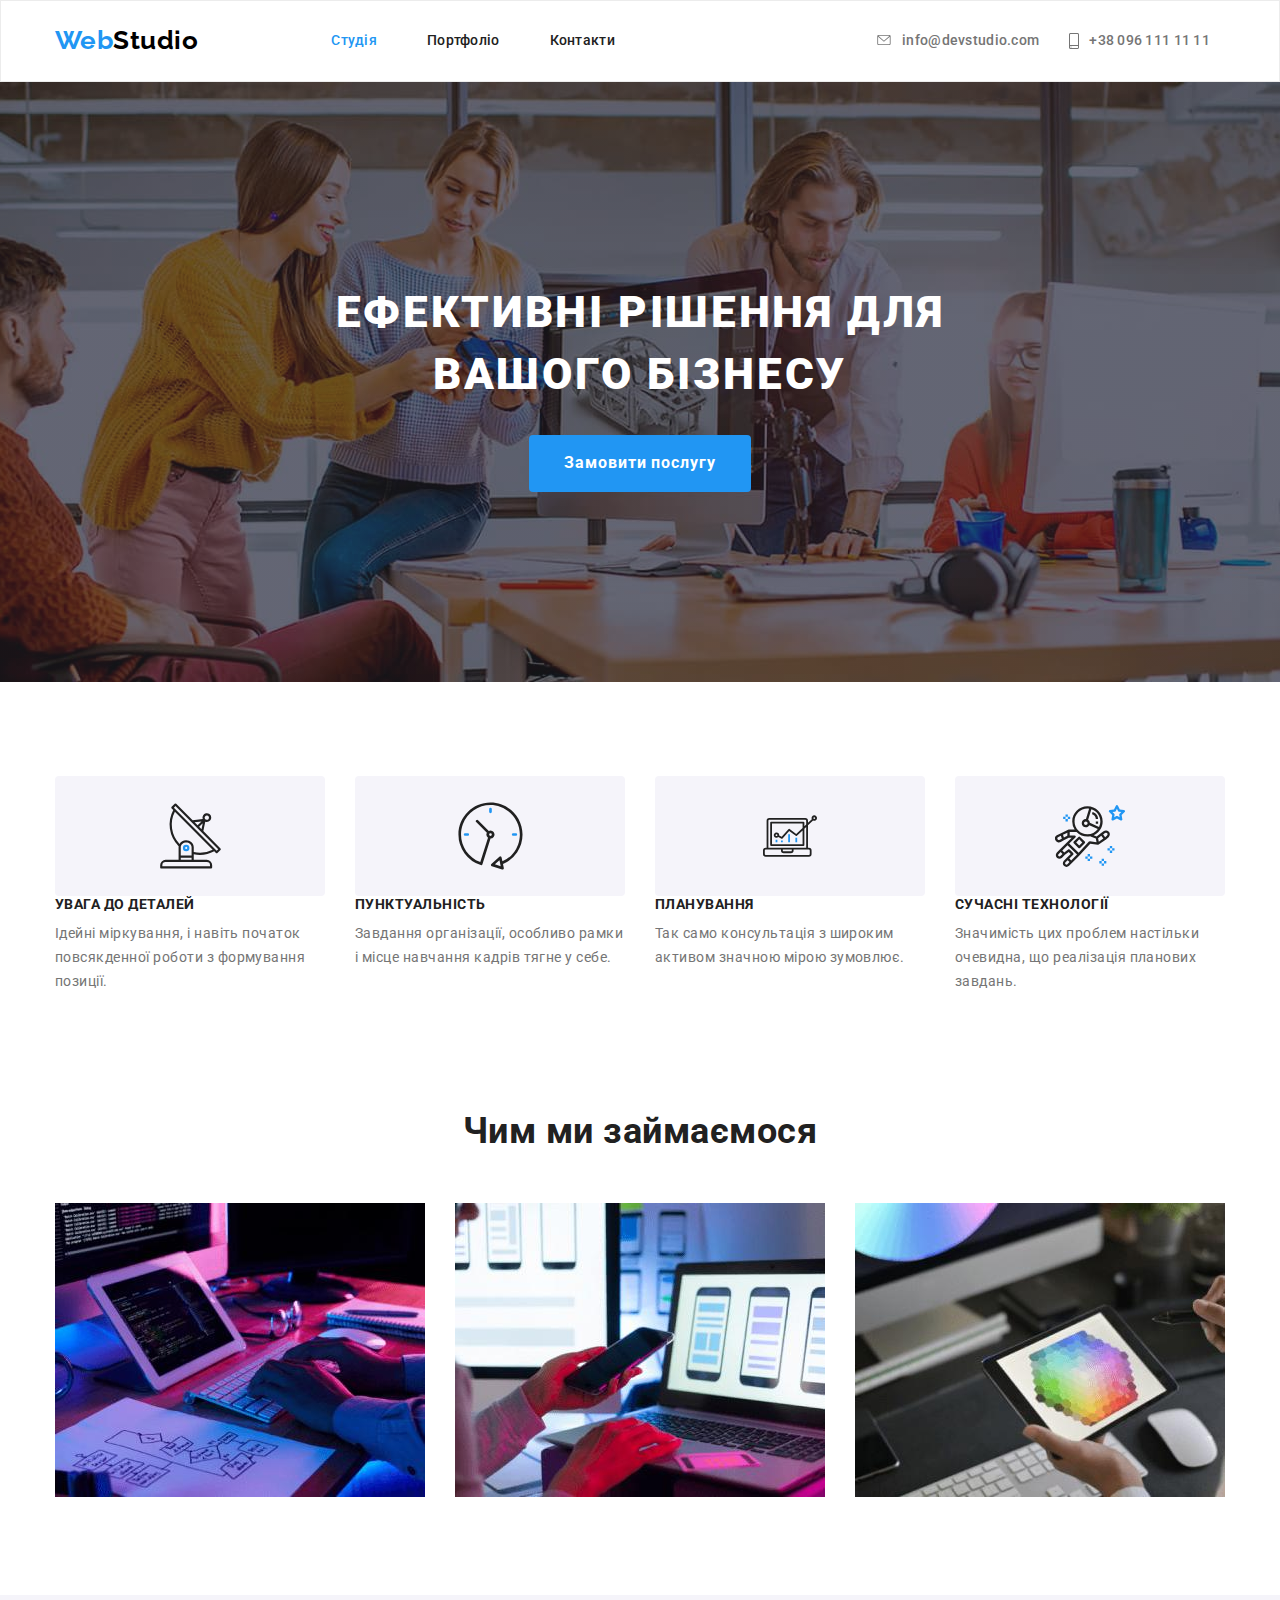
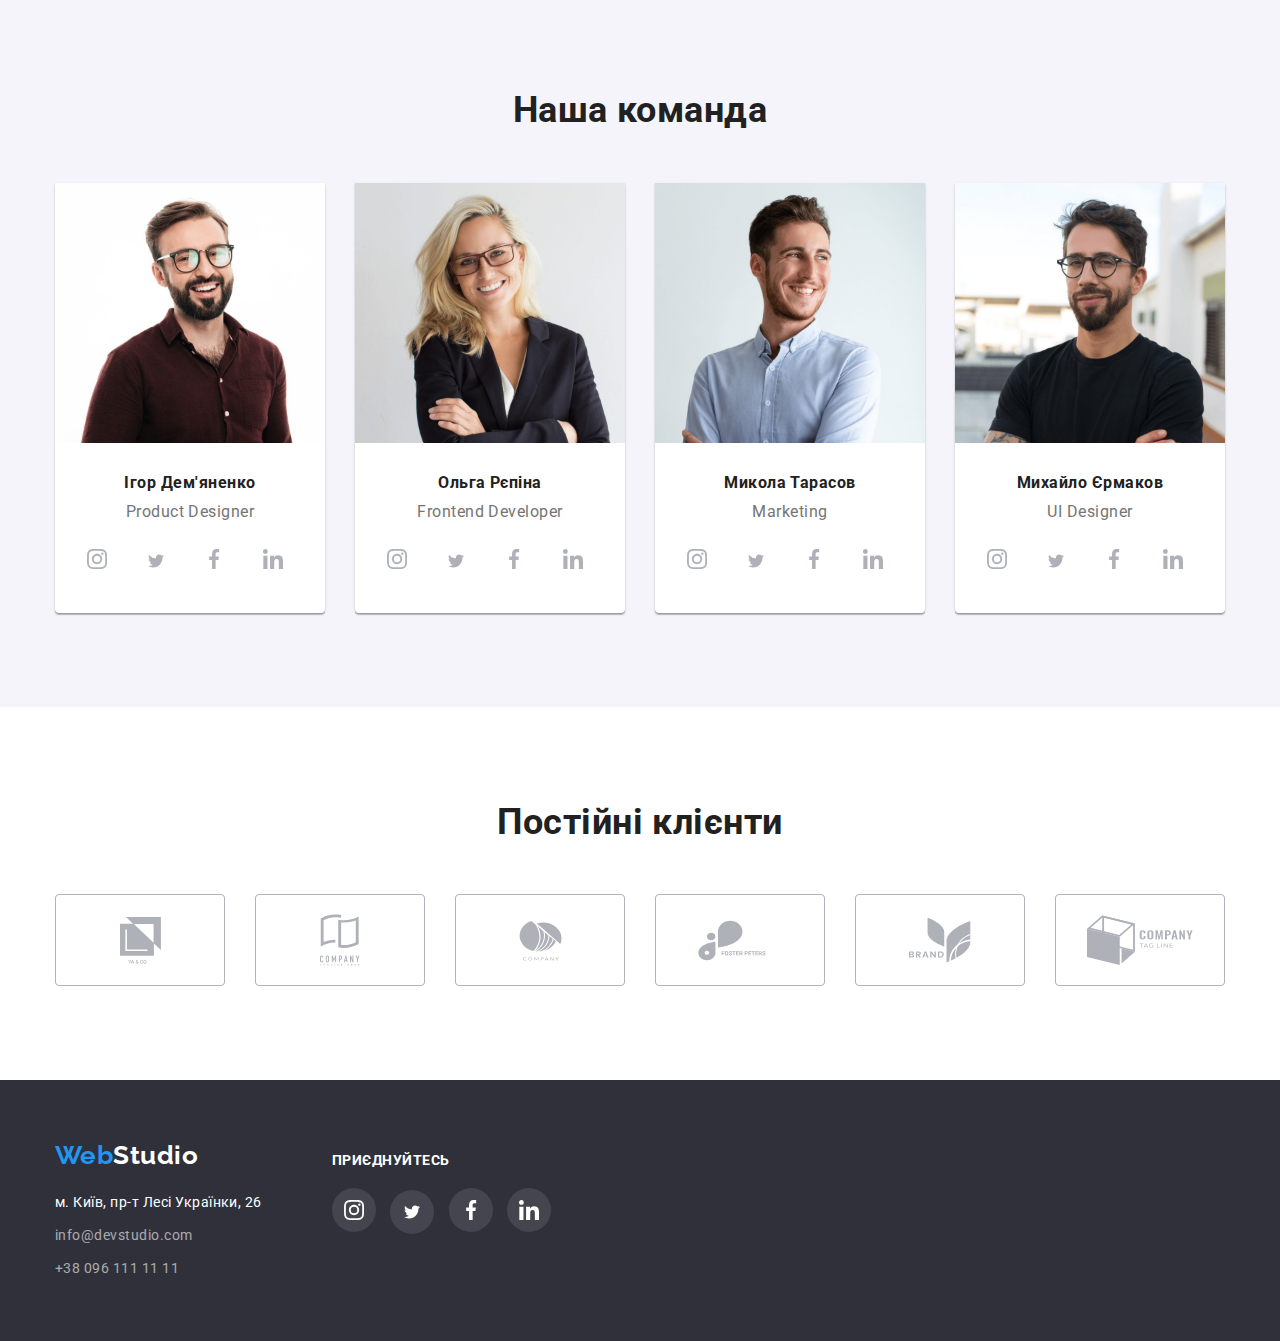
==== commit 14d83f09: "icons vsg" ====
--- a/index.html
+++ b/index.html
@@ -16,7 +16,7 @@
 <body class="body">
     <!--Header-->
 <header class="page-header">
-<div class="container page-header">
+<div class="container">
     <a class="logo" href="index.html">Web<span class="logo-black">Studio</span></a>
     <nav>
         <ul class="site-nav">
@@ -30,16 +30,14 @@
             <li class="item-contact mail">
                 <div class="icon-mail">
                     <svg class="mail-sign">
-                    <use href="./img/symbol-defs.svg#icon-mail"></use>
-                    </svg>
-                </div>        
+                    <use href="./img/icons.svg#icon-mail"></use>
+                    </svg>
+                </div>
             <a href="mailto:info@devstudio.com" class="contact-header">info@devstudio.com</a></li>
             <li class="item-contact tel">
-                <div class="icon-mail">
                     <svg class="tel-sign">
-                    <use href="./img/symbol-defs.svg#icon-tel"></use>
-                    </svg>
-                </div>
+                    <use href="./img/icons.svg#icon-tel"></use>
+                    </svg>
                 <a href="tel:+30961111111" class="contact-header">+38 096 111 11 11</a></li>
         </ul>
 </div>       
@@ -59,7 +57,7 @@
             <li class="plan-work">
                 <div class="icon-plan">
                     <svg class="antenna-sign">
-                    <use href="./img/symbol-defs.svg#icon-antenna1"></use>
+                    <use href="./img/icons.svg#icon-antenna1"></use>
                     </svg>
                 </div>    
                 <h2 class="main-plan" >УВАГА ДО ДЕТАЛЕЙ</h2>
@@ -68,7 +66,7 @@
             <li class="plan-work">
                 <div class="icon-plan">
                     <svg class="clock-sign">
-                    <use href="./img/symbol-defs.svg#icon-clock1"></use>
+                    <use href="./img/icons.svg#icon-clock1"></use>
                     </svg>
                 </div>
                 <h2 class="main-plan" >ПУНКТУАЛЬНІСТЬ</h2>
@@ -77,7 +75,7 @@
              <li class="plan-work">
                 <div class="icon-plan">
                     <svg class="diagram-sign">
-                    <use href="./img/symbol-defs.svg#icon-diagram1"></use>
+                    <use href="./img/icons.svg#icon-diagram1"></use>
                     </svg>
                 </div>
                  <h2 class="main-plan" >ПЛАНУВАННЯ</h2>
@@ -86,7 +84,7 @@
             <li class="plan-work">
                 <div class="icon-plan">
                     <svg class="astronaut-sign">
-                    <use href="./img/symbol-defs.svg#icon-astronaut1"></use>
+                    <use href="./img/icons.svg#icon-astronaut1"></use>
                     </svg>
                 </div>
 
@@ -118,27 +116,26 @@
                 <p class="profession">Product Designer</p>
             <div class="soc-people">
                 <svg class="instagram">
-                <use href="./img/symbol-defs.svg#icon-instagram1"></use>
+                <use href="./img/icons.svg#icon-instagram1"></use>
                 </svg>
             </div>
             <div class="soc-people">
                 <svg class="twitter">
-                <use href="./img/symbol-defs.svg#icon-twitter1"></use>
+                <use href="./img/icons.svg#icon-twitter1"></use>
                 </svg>
             </div>
             <div class="soc-people">
                 <svg class="facebook">
-                <use href="./img/symbol-defs.svg#icon-facebook1"></use>
+                <use href="./img/icons.svg#icon-facebook1"></use>
                 </svg>
             </div>
             <div class="soc-people">
                 <svg class="linkedin">
-                <use href="./img/symbol-defs.svg#icon-linkedin1"></use>
+                <use href="./img/icons.svg#icon-linkedin1"></use>
                 </svg>
             </div>
             </div>
             </li>
-            
             <li class="foto">
                 <img src="./img/people2.jpg" alt="працівники" width="270">
             <div class="name-people">
@@ -146,27 +143,26 @@
                 <p class="profession">Frontend Developer</p>
                  <div class="soc-people">
                     <svg class="instagram">
-                    <use href="./img/symbol-defs.svg#icon-instagram1"></use>
+                    <use href="./img/icons.svg#icon-instagram1"></use>
                     </svg>
                 </div>
                 <div class="soc-people">
                     <svg class="twitter">
-                    <use href="./img/symbol-defs.svg#icon-twitter1"></use>
+                    <use href="./img/icons.svg#icon-twitter1"></use>
                     </svg>
                 </div>
                 <div class="soc-people">
                     <svg class="facebook">
-                    <use href="./img/symbol-defs.svg#icon-facebook1"></use>
+                    <use href="./img/icons.svg#icon-facebook1"></use>
                     </svg>
                 </div>
                 <div class="soc-people">
                     <svg class="linkedin">
-                    <use href="./img/symbol-defs.svg#icon-linkedin1"></use>
-                    </svg>
-                </div>
-            </div>
-            </li>
-
+                    <use href="./img/icons.svg#icon-linkedin1"></use>
+                    </svg>
+                </div>
+            </div>
+            </li>
             <li class="foto">
                 <img src="./img/people3.jpg" alt="працівники" width="270">
             <div class="name-people">
@@ -174,51 +170,49 @@
                 <p class="profession">Marketing</p>
                  <div class="soc-people">
                     <svg class="instagram">
-                    <use href="./img/symbol-defs.svg#icon-instagram1"></use>
+                    <use href="./img/icons.svg#icon-instagram1"></use>
                     </svg>
                 </div>
                 <div class="soc-people">
                     <svg class="twitter">
-                    <use href="./img/symbol-defs.svg#icon-twitter1"></use>
+                    <use href="./img/icons.svg#icon-twitter1"></use>
                     </svg>
                 </div>
                 <div class="soc-people">
                     <svg class="facebook">
-                    <use href="./img/symbol-defs.svg#icon-facebook1"></use>
+                    <use href="./img/icons.svg#icon-facebook1"></use>
                     </svg>
                 </div>
                 <div class="soc-people">
                     <svg class="linkedin">
-                    <use href="./img/symbol-defs.svg#icon-linkedin1"></use>
-                    </svg>
-                </div>
-            </div>
-            </li>
-
+                    <use href="./img/icons.svg#icon-linkedin1"></use>
+                    </svg>
+                </div>
+            </div>
+            </li>
             <li class="foto">
                 <img src="./img/people4.jpg" alt="працівники" width="270">
             <div class="name-people">
                 <h3 class="name">Михайло Єрмаков</h3>
                 <p class="profession">UI Designer</p>
-                 <!--Іконки-->
                  <div class="soc-people">
                     <svg class="instagram">
-                    <use href="./img/symbol-defs.svg#icon-instagram1"></use>
+                    <use href="./img/icons.svg#icon-instagram1"></use>
                     </svg>
                 </div>
                 <div class="soc-people">
                     <svg class="twitter">
-                    <use href="./img/symbol-defs.svg#icon-twitter1"></use>
+                    <use href="./img/icons.svg#icon-twitter1"></use>
                     </svg>
                 </div>
                 <div class="soc-people">
                     <svg class="facebook">
-                    <use href="./img/symbol-defs.svg#icon-facebook1"></use>
+                    <use href="./img/icons.svg#icon-facebook1"></use>
                     </svg>
                 </div>
                 <div class="soc-people">
                     <svg class="linkedin">
-                    <use href="./img/symbol-defs.svg#icon-linkedin1"></use>
+                    <use href="./img/icons.svg#icon-linkedin1"></use>
                     </svg>
                 </div>
             </div>
@@ -234,42 +228,42 @@
                 <li>
                     <div class="box">
                         <svg class="group-yaco">
-                        <use href="./img/symbol-defs.svg#icon-group1"></use>
+                        <use href="./img/icons.svg#icon-group1"></use>
                         </svg>
                     </div>
                 </li>
                 <li>
                     <div class="box">
                         <svg class="group-taglinehere">
-                        <use href="./img/symbol-defs.svg#icon-group2"></use>
+                        <use href="./img/icons.svg#icon-group2"></use>
                         </svg>
                     </div>
                 </li>
                 <li>
                     <div class="box">
                         <svg class="group-company">
-                        <use href="./img/symbol-defs.svg#icon-group3"></use>
+                        <use href="./img/icons.svg#icon-group3"></use>
                         </svg>
                     </div>
                 </li>
                 <li>
                     <div class="box">
                         <svg class="group-faster">
-                        <use href="./img/symbol-defs.svg#icon-group4"></use>
+                        <use href="./img/icons.svg#icon-group4"></use>
                         </svg>
                     </div>
                 </li>
                 <li>
                     <div class="box">
                         <svg class="group-brand">
-                        <use href="./img/symbol-defs.svg#icon-group5"></use>
+                        <use href="./img/icons.svg#icon-group5"></use>
                         </svg>
                     </div>
                 </li>
                 <li>
                     <div class="box">
                         <svg class="group-tagline">
-                        <use href="./img/symbol-defs.svg#icon-group6"></use>
+                        <use href="./img/icons.svg#icon-group6"></use>
                         </svg>
                     </div>
                 </li>
@@ -288,25 +282,26 @@
     </ul>
 </address>    
 <div class="join">
+    <div class="container-join ">
         <h3 class="join-soc">приєднуйтесь</h3>
                 <div class="soc-footer">
                     <svg class="instagram-footer">
-                    <use href="./img/symbol-defs.svg#icon-instagram2"></use>
+                    <use href="./img/icons.svg#icon-instagram2"></use>
                     </svg>
                 </div>
                 <div class="soc-footer">
                     <svg class="twitter-footer">
-                    <use href="./img/symbol-defs.svg#icon-twitter2"></use>
+                    <use href="./img/icons.svg#icon-twitter2"></use>
                     </svg>
                 </div>
                 <div class="soc-footer">
                     <svg class="facebook-footer">
-                    <use href="./img/symbol-defs.svg#icon-facebook2"></use>
+                    <use href="./img/icons.svg#icon-facebook2"></use>
                     </svg>
                 </div>
                 <div class="soc-footer">
                     <svg class="linkedin-footer">
-                    <use href="./img/symbol-defs.svg#icon-linkedin2"></use>
+                    <use href="./img/icons.svg#icon-linkedin2"></use>
                     </svg>
                 </div>
     </div>
--- a/css/styles.css
+++ b/css/styles.css
@@ -98,29 +98,29 @@
     margin-left: auto;
     list-style: none;
     display: inline-flex;}
-.contact-info .item-contact + .item-contact {margin-left: 50px;}
-    
+.contact-info .item-contact + .item-contact {margin-left: 30px;}
+
     /* іконки*/
-.icon-mail {
-    display: inline-flex;
+.item-contact {
+    display: flex;
     content:"";
-    margin-right: 10px;
-
     background-repeat: no-repeat;
     background-size: contain;
     background-position:center;}
     
 .mail-sign{
+    margin-right: 10px;
     height: 10px;  
     width: 16px;
 fill: #757575;}
-.mail-sign:hover{fill: #2196F3;}
-
-.tel-sign{    
+.item-contact:hover .mail-sign{fill: #2196F3;}
+
+.tel-sign{ 
+    margin-right: 10px;   
     height: 16px;
     width: 10px;
 fill: #757575;} 
-.tel-sign:hover{fill: #2196F3;}
+.item-contact:hover .tel-sign{fill: #2196F3;}
 
 
 /*Ефективні рішення для вашого бізнесу*/
@@ -271,6 +271,7 @@
 
  .soc-people {background-color: #FFFFFF;
     display: inline-flex;
+    
     height: 44px;
     width: 44px;
     border-radius: 50%;
@@ -283,32 +284,34 @@
     margin-right: 10px;
 
 }
-.soc-people:hover {background-color: #2196F3;}
+.soc-people:hover, .soc-people:focus {background-color: #2196F3;}
 
 .instagram{height: 20px;
     width: 20px;
     background-position:center;
     fill: #AFB1B8;}
-.instagram:hover{fill: #FFFFFF;}
+.soc-people:hover .instagram{fill: #FFFFFF;}
 
 .twitter{height: 16px;
     width: 20px;
     background-position:center;
     fill: #AFB1B8;}
 .twitter:hover{fill: #FFFFFF;}
+.soc-people:hover .twitter{fill: #FFFFFF;}
 
 .facebook{height: 20px;
     width: 20px;
     background-position:center;
     fill: #AFB1B8;}
 .facebook:hover{fill: #FFFFFF;}
+.soc-people:hover .facebook{fill: #FFFFFF;}
 
 .linkedin{height: 20px;
     width: 20px;
     background-position:center;
     fill: #AFB1B8;}
 .linkedin:hover{fill: #FFFFFF;}
-
+.soc-people:hover .linkedin{fill: #FFFFFF;}
 
 .team {
     padding-top: 0px;
@@ -320,8 +323,7 @@
 .work-foto {display: flex;
     margin-right: -30px;
     padding: 0;
-    margin: auto;
-}
+    margin: auto;}
 
 .work-foto .foto {background-color: #FFFFFF;
     box-shadow: 0px 1px 3px rgba(0, 0, 0, 0.12),
@@ -371,6 +373,8 @@
 
     /* іконки */
 .box {display: flex;
+    cursor: pointer;
+
     height: 92px;
     width: 170px;         
     border: 1px solid #AFB1B8;
@@ -381,39 +385,38 @@
 
     align-items: center;
     justify-content: center;}
-.box:hover{border: 1px solid #2196F3;}
-
-
+.box:hover {border: 1px solid #2196F3;}
    
 .group-yaco {height: 47px;
     width: 41px;
     fill: #AFB1B8;}
-.group-yaco:hover{fill:#2196F3;}
+.box:hover .group-yaco{fill:#2196F3;}
 
 .group-taglinehere {height: 52px;
     width: 40px;
     fill: #AFB1B8;}
-.group-taglinehere:hover{fill: #2196F3;}
+.box:hover .group-taglinehere{fill:#2196F3;}
 
 .group-company {height: 41px;
     width: 43px;
     fill: #AFB1B8;}
 .group-company:hover{fill:#2196F3;}
+.box:hover .group-company{fill:#2196F3;}
 
 .group-faster {height: 41px;
     width: 84px;
     fill: #AFB1B8;}
-.group-faster:hover{fill:#2196F3;}
+.box:hover .group-faster{fill:#2196F3;}
 
 .group-brand {height: 46px;
     width: 62px;
     fill: #AFB1B8;}
-.group-brand:hover{fill:#2196F3;}
+.box:hover .group-brand{fill:#2196F3;}
 
 .group-tagline {height: 60px;
     width: 106px;
     fill: #AFB1B8;}
-.group-tagline:hover{fill:#2196F3;}
+.box:hover .group-tagline{fill:#2196F3;}
 
 /*footer*/
 .footer-color {background-color: #2F303A;}
@@ -461,6 +464,7 @@
     margin: 0;}
 
 .join {display: flex;
+
     height: 80px;
     left: 206px;
     margin-left: 70px;
@@ -468,10 +472,12 @@
 
 .infofotter {display: flex;}
 
- /* іконки */
+    /* іконки */
 
  .soc-footer {background-color: rgba(255, 255, 255, 0.1);
     display: inline-flex;
+    cursor: pointer;
+
     height: 44px;
     width: 44px;
     border-radius: 50%;
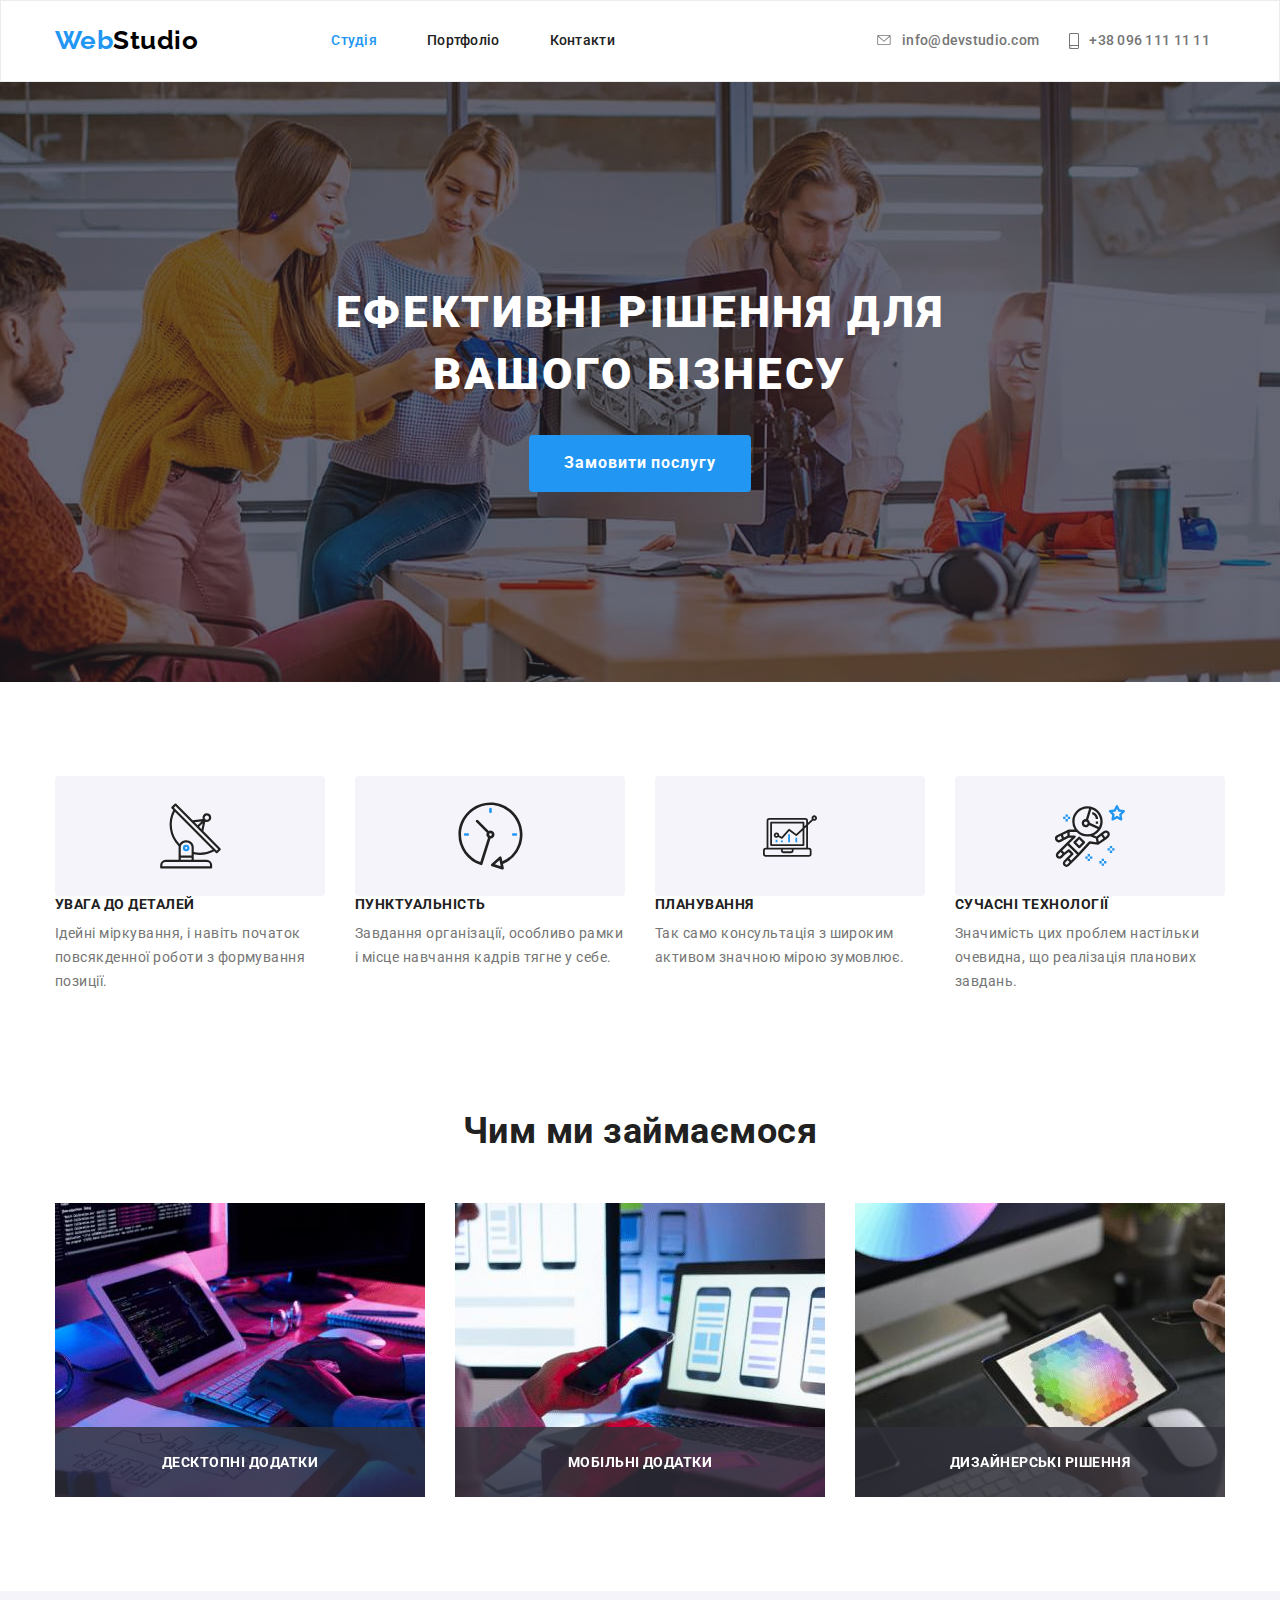
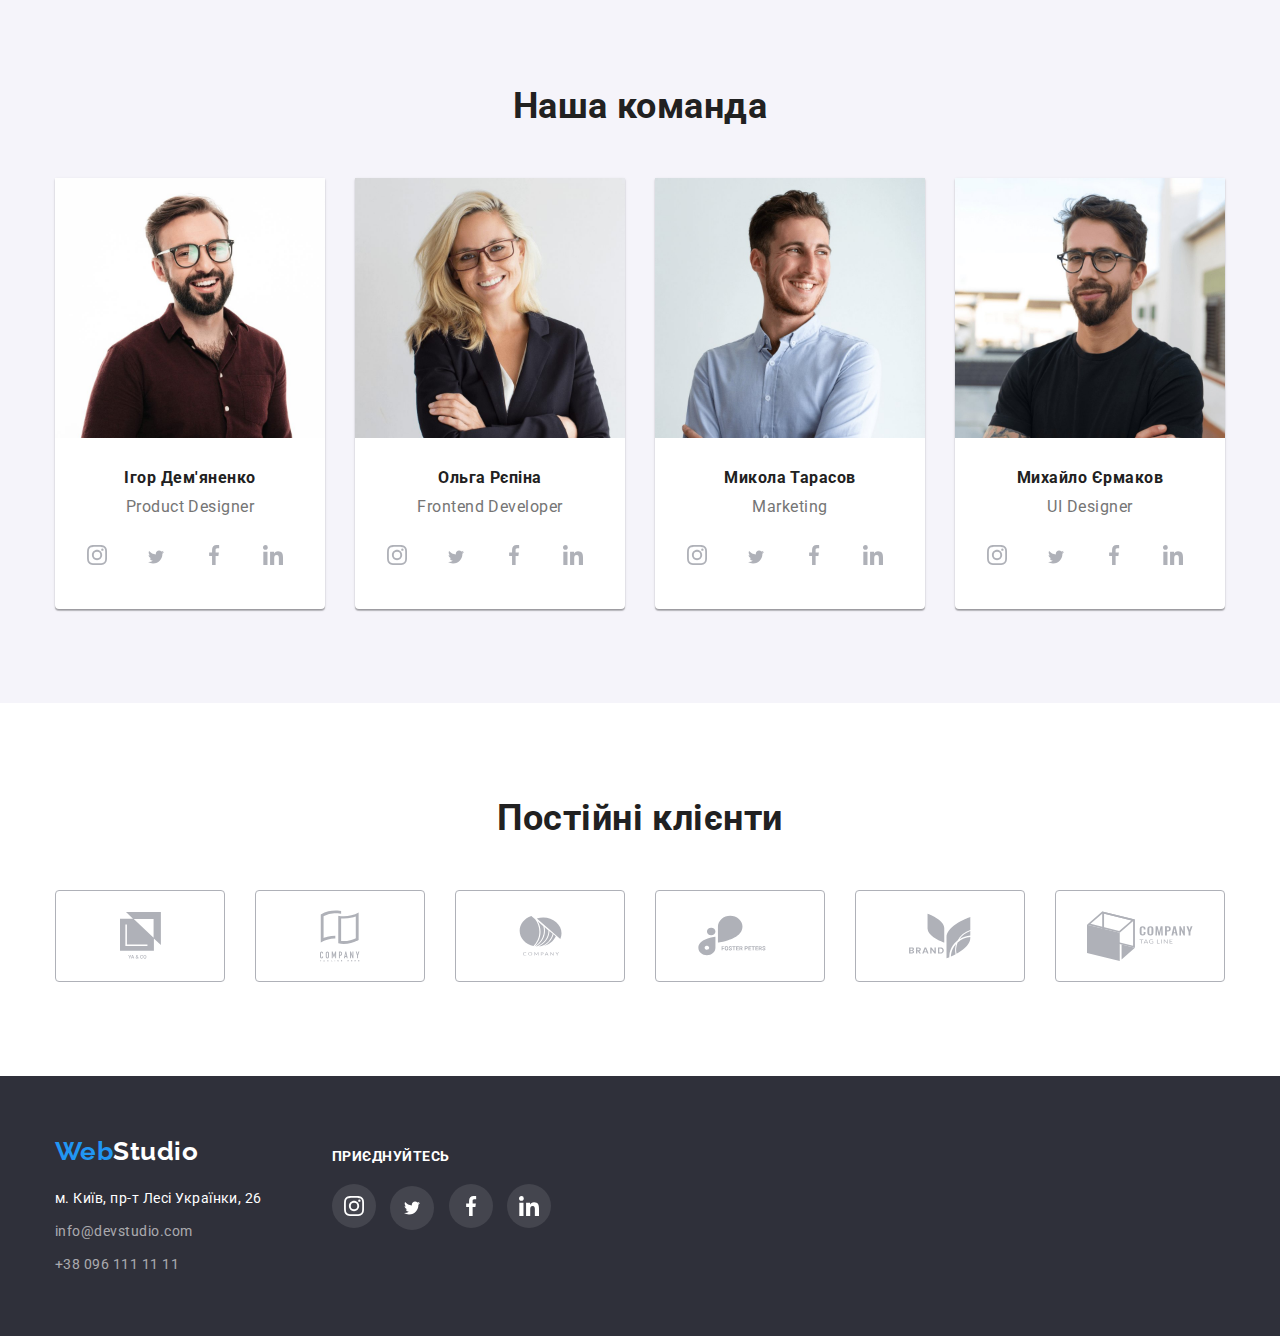
==== commit 3d40eaba: "позиціонування" ====
--- a/index.html
+++ b/index.html
@@ -48,9 +48,17 @@
 <main class="main">
     <section class="main-class">
         <h1 class="main-title">Ефективні рішення для  <br> вашого бізнесу</h1>
-             <button class="main-title-button" type="button">Замовити послугу</button>
-    </section>
-        <!--план-->
+             <button data-modal-open class="main-title-button" type="button">Замовити послугу</button>
+    <!-- Modal -->
+    <div class="beckdrop is-hidden" data-modal>
+        <div class="modal">
+            <button class="close-button" data-modal-close> 
+                <svg xmlns="http://www.w3.org/2000/svg" width="18" height="18" fill="none"><path fill="#000" d="M15 4.108 13.892 3 9.5 7.392 5.108 3 4 4.108 8.392 8.5 4 12.892 5.108 14 9.5 9.608 13.892 14 15 12.892 10.608 8.5 15 4.108Z"/></svg>            
+            </button>
+        </div>
+    </div>
+</section> 
+    <!--план-->
 <section class="plan-works">
 <div class="container">
         <ul class="plan-work-item">
@@ -99,9 +107,24 @@
 <div class="container">
     <h2 class="working-page">Чим ми займаємося</h2>
         <ul class="working-img">
+            <div class="img-application">
             <li class="img"><img src="./img/img1.jpg" alt="діяльність" width="370"></li>
+                <div class="application">
+                    <h2 class="application-computer">ДЕСКТОПНІ ДОДАТКИ</h2>
+                </div>
+            </div>
+            <div class="img-application">
             <li class="img"><img src="./img/img2.jpg" alt="діяльність" width="370"></li>
+                <div class="application">
+                    <h2 class="application-computer">МОБІЛЬНІ ДОДАТКИ</h2>
+                </div>
+            </div>
+            <div class="img-application">
             <li class="img"><img src="./img/img3.jpg" alt="діяльність" width="370"></li>
+                <div class="application">               
+                    <h2 class="application-computer">ДИЗАЙНЕРСЬКІ РІШЕННЯ</h2>
+                </div>
+            </div>
         </ul></div>
 </section>
     <!--Наша команда-->
@@ -307,5 +330,6 @@
     </div>
 </div>
 </footer>
+<script src="./js/modal.js"></script>
 </body>
 </html>
--- a/css/styles.css
+++ b/css/styles.css
@@ -122,7 +122,6 @@
 fill: #757575;} 
 .item-contact:hover .tel-sign{fill: #2196F3;}
 
-
 /*Ефективні рішення для вашого бізнесу*/
 .main {text-align: center;}
 
@@ -177,6 +176,49 @@
     background-color:  #2196F3;
     border-color: #2196F3;}
 
+/* Позиціонування */
+/* beckdrop */
+.beckdrop {position: fixed;
+    top: 0;
+    left: 0;
+
+    width: 100%;
+    height: 100%;
+
+    background-color:rgba(0, 0, 0, 0.2) ;}
+
+.beckdrop.is-hidden {opacity: 0;
+    pointer-events: none;}
+
+.modal{
+    position: absolute;
+    top: 50%;
+    left: 50%;
+    transform: translate(-50%, -50%);
+
+    height: 581px;
+    width: 528px;
+
+    background-color:#FFFFFF;
+    box-shadow: 0px 1px 3px rgba(0, 0, 0, 0.12), 0px 1px 1px rgba(0, 0, 0, 0.14), 0px 2px 1px rgba(0, 0, 0, 0.2);
+    border-radius: 4px;
+
+}
+
+.close-button{display:flex;
+    position: absolute;
+    margin-top: 8px;
+    margin-left: 490px;
+    width: 30px;
+    height: 30px;
+    background-color: #FFFFFF;
+    border-radius: 50%;
+    border: 1px solid rgba(0, 0, 0, 0.1);
+    cursor: pointer;  
+    padding: 0;
+    align-items: center;
+    justify-content: center;} 
+
 /*план*/
 .plan-works {text-align: left;
     padding-top: 94px;
@@ -246,10 +288,36 @@
     margin-right: -30px;
     padding-left: 0;
     margin-top: 0;
-    margin-bottom: 0;}
+    margin-bottom: 0;
+
+    height: 294px;}
 
 .working-img .img {flex-basis: calc((100% - 30px) / 3);
     margin-right: 30px;}
+
+    /* Позиціонування */
+.img-application{position: relative;}
+.application{display: flex;
+height: 70px;
+width: 370px;
+
+background-color: rgba(47, 48, 58, 0.8);
+align-items: center;
+justify-content: center;
+
+position: absolute;
+bottom:0%;}
+
+
+.application-computer {
+    font-weight: 700;
+    font-size: 14px;
+    line-height: 16px;
+    color: #FFFFFF;
+
+    margin-top: 0;
+    margin-bottom:0;}
+
 
 
 /*Наша команда*/
@@ -268,7 +336,6 @@
     padding-bottom: 30px}
 
  /* іконки */
-
  .soc-people {background-color: #FFFFFF;
     display: inline-flex;
     
@@ -469,7 +536,6 @@
     left: 206px;
     margin-left: 70px;
     margin-top: 72px;}
-
 .infofotter {display: flex;}
 
     /* іконки */
@@ -593,12 +659,31 @@
 .wokr-name {color:#757575;
     font-weight: 400;
     font-size: 16px;
-    line-height: 1.87;
+    line-height: 1.87;} 
     
-
-    /* outline: 1px solid red; */
-    /* margin-top: 0;
-    margin-bottom: 20px;*/} 
+/* Позиціонування */
+.click-text {position: relative;}
+
+.click-block{display: flex;
+    height: 294px;
+    width: 370px;
+    background-color: rgba(33, 150, 243, 0.9);
+    position: absolute;
+    top: 0px;
+    opacity: 1;}
+
+.work:hover .click-block {opacity: 1;}
+
+.text{color: #FFFFFF;
+    font-weight: 400;
+    font-size: 18px;
+    line-height: 1.55;
+margin-top: 63px;
+margin-bottom: 63px;
+margin-left: 24px;
+margin-right: 24px;
+}
+
 
 
 
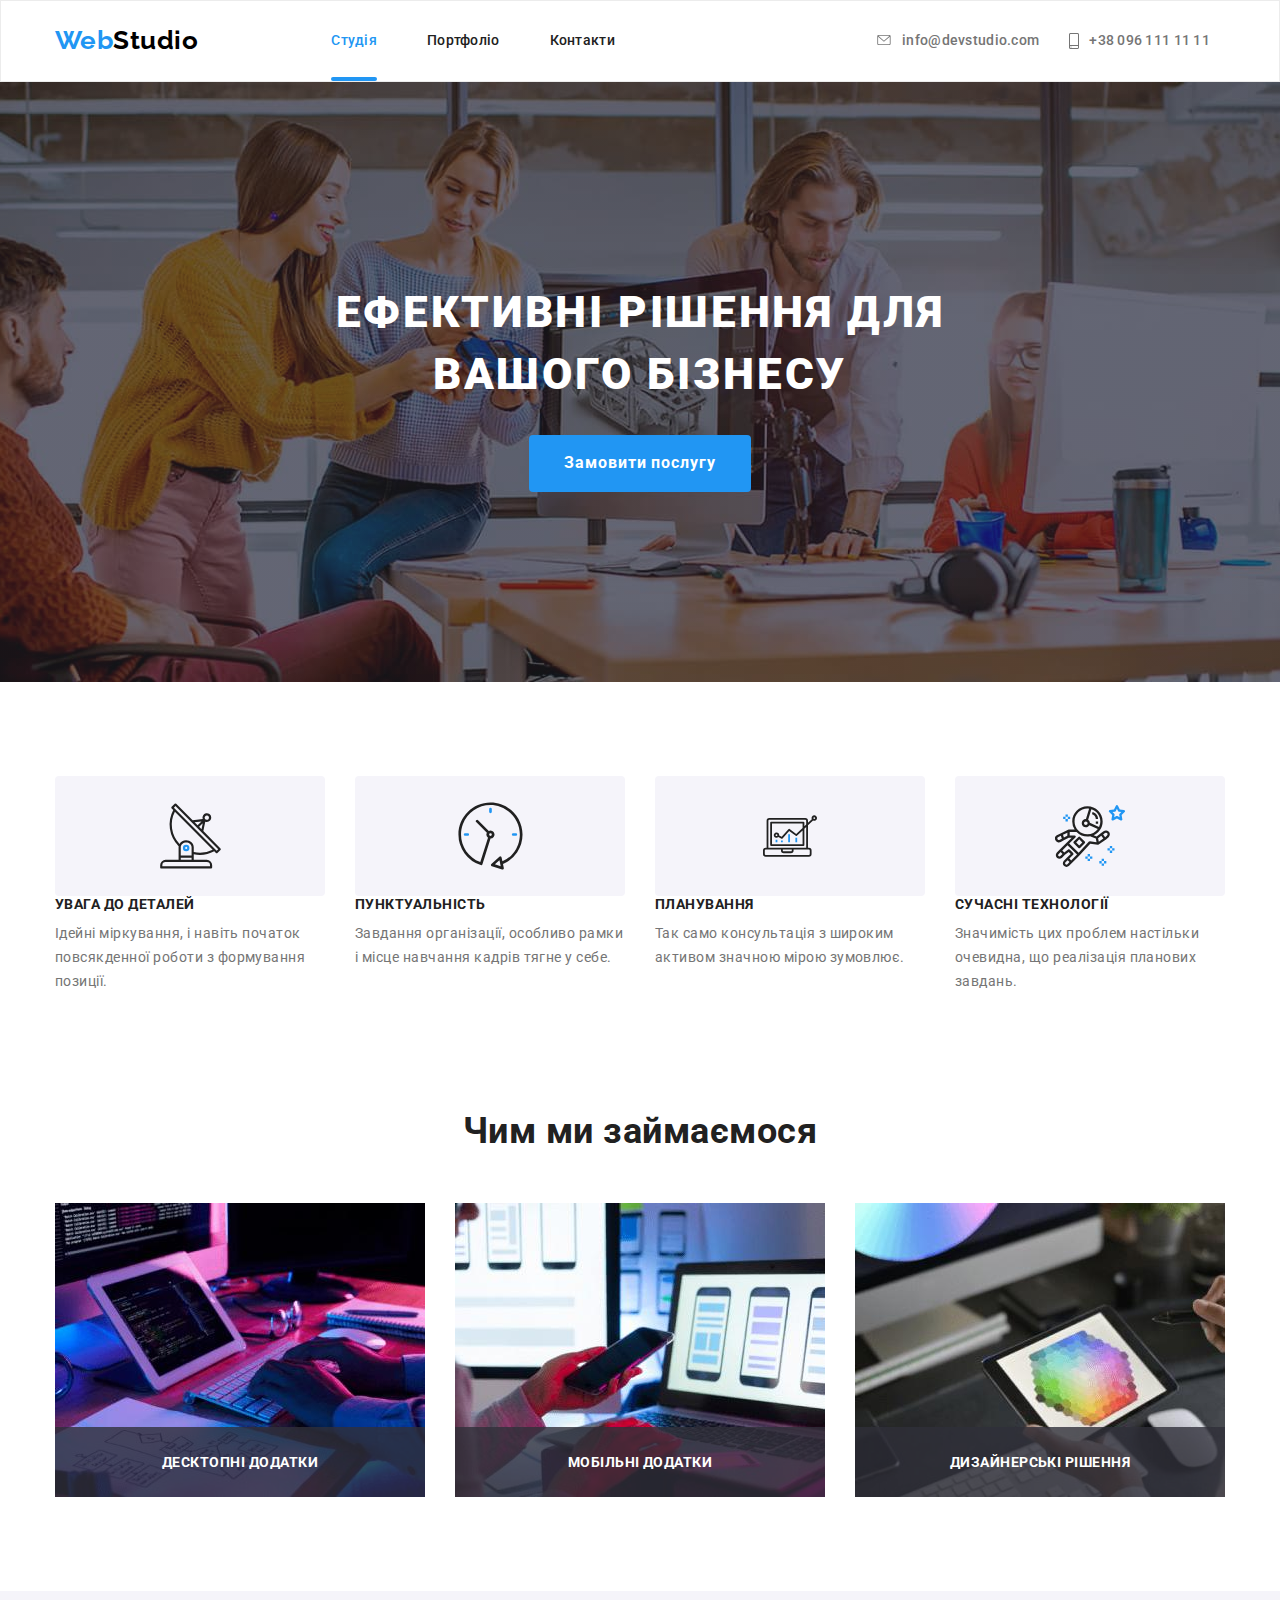
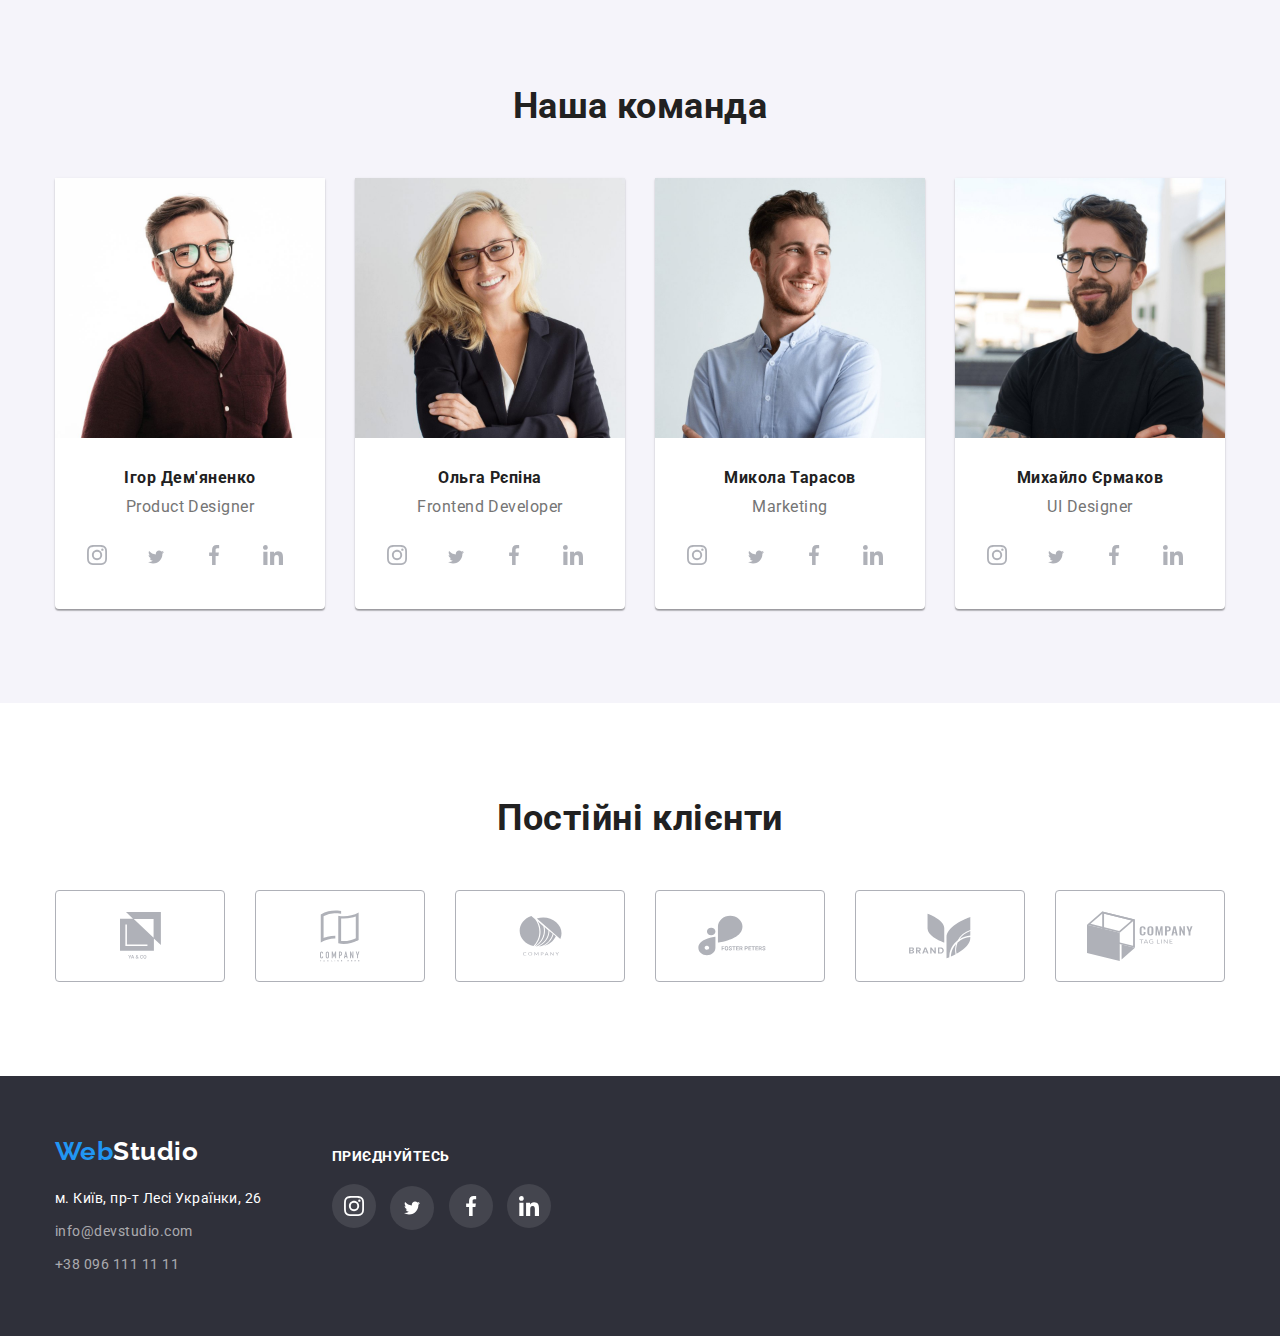
==== commit 7278b198: "Позиціонування" ====
--- a/index.html
+++ b/index.html
@@ -49,15 +49,7 @@
     <section class="main-class">
         <h1 class="main-title">Ефективні рішення для  <br> вашого бізнесу</h1>
              <button data-modal-open class="main-title-button" type="button">Замовити послугу</button>
-    <!-- Modal -->
-    <div class="beckdrop is-hidden" data-modal>
-        <div class="modal">
-            <button class="close-button" data-modal-close> 
-                <svg xmlns="http://www.w3.org/2000/svg" width="18" height="18" fill="none"><path fill="#000" d="M15 4.108 13.892 3 9.5 7.392 5.108 3 4 4.108 8.392 8.5 4 12.892 5.108 14 9.5 9.608 13.892 14 15 12.892 10.608 8.5 15 4.108Z"/></svg>            
-            </button>
-        </div>
-    </div>
-</section> 
+    </section> 
     <!--план-->
 <section class="plan-works">
 <div class="container">
@@ -330,6 +322,14 @@
     </div>
 </div>
 </footer>
+    <!-- Modal -->
+    <div class="backdrop is-hidden" data-modal>
+        <div class="modal">
+            <button class="close-button" data-modal-close> 
+                <svg xmlns="http://www.w3.org/2000/svg" width="18" height="18" fill="none"><path fill="#000" d="M15 4.108 13.892 3 9.5 7.392 5.108 3 4 4.108 8.392 8.5 4 12.892 5.108 14 9.5 9.608 13.892 14 15 12.892 10.608 8.5 15 4.108Z"/></svg>            
+            </button>
+        </div>
+    </div>
 <script src="./js/modal.js"></script>
 </body>
 </html>
--- a/css/styles.css
+++ b/css/styles.css
@@ -64,26 +64,79 @@
 
 .link {display: block ;
     padding-top: 32px;
-    padding-bottom: 32px;}
+    padding-bottom: 32px;
+
+    position: relative;
+
+    transition: color 250ms cubic-bezier(0.4, 0, 0.2, 1);}
 
 .link {color: var(--title-text-color);} 
 .link:hover, .link:focus, .link:active {color: #2196F3;}
 
-    /* Зміна кольору */
+.link-studio::after{content:'';
+    display: flex;
+    width: 100%;
+    height: 4px;
+    background-color: #2196F3;
+    border-radius: 2px;
+    position: absolute;
+
+    left:0;
+    bottom:0;
+    opacity: 1;}
+
+.link-portfolio::after{content:'';
+    display: flex;
+    width: 100%;
+    height: 4px;
+    background-color: #2196F3;
+    border-radius: 2px;
+    position: absolute;
+    
+    left:0;
+    bottom:0;
+    opacity: 1;}
+
+.link::after{content:'';
+    display: flex;
+    width: 100%;
+    height: 4px;
+    background-color: #2196F3;
+    border-radius: 2px;
+
+    position: absolute;
+    left:0;
+    bottom:0;
+
+    opacity: 0;}
+
+
+
 .link-studio {display: block ;
     padding-top: 32px;
-    padding-bottom: 32px;}
+    padding-bottom: 32px;
+
+    position: relative;
+    transition: color 250ms cubic-bezier(0.4, 0, 0.2, 1)
+}
+
 .link-studio {color: #2196F3} 
-.link-studio:hover, .link-studio:focus,
+.link-studio:hover, .link-studio:focus,.link-studio:active {color: #2196F3;}
 
 .link-portfolio {display: block ;
     padding-top: 32px;
-    padding-bottom: 32px;}
+    padding-bottom: 32px;
+    position: relative;
+
+    transition: color 250ms cubic-bezier(0.4, 0, 0.2, 1)}
+
 .link-portfolio {color: #2196F3} 
 .link-portfolio:hover, .link-portfolio:focus,.link-portfolio:active {color: #2196F3;}
     
 /*contact-info*/ 
-.contact-header {color:var(--primery-text-color) ;}
+.contact-header {color:var(--primery-text-color) ;
+
+    transition: color 250ms cubic-bezier(0.4, 0, 0.2, 1)}
 .contact-header:hover, .contact-header:focus, .contact-header:active {color: #2196F3;}
 
 
@@ -112,14 +165,18 @@
     margin-right: 10px;
     height: 10px;  
     width: 16px;
-fill: #757575;}
+    fill: #757575;
+
+    transition: fill 250ms cubic-bezier(0.4, 0, 0.2, 1);}
 .item-contact:hover .mail-sign{fill: #2196F3;}
 
 .tel-sign{ 
     margin-right: 10px;   
     height: 16px;
     width: 10px;
-fill: #757575;} 
+    fill: #757575;
+
+    transition: fill 250ms cubic-bezier(0.4, 0, 0.2, 1);} 
 .item-contact:hover .tel-sign{fill: #2196F3;}
 
 /*Ефективні рішення для вашого бізнесу*/
@@ -169,32 +226,548 @@
     border-radius: 4px;
     border: solid transparent;
     padding: 10px 32px;
-    min-width:216px;}
+    min-width:216px;
+
+    transition: color 250ms cubic-bezier(0.4, 0, 0.2, 1),
+    background-color 250ms cubic-bezier(0.4, 0, 0.2, 1),
+    border-color 250ms cubic-bezier(0.4, 0, 0.2, 1);}
 
 .main-title-button:hover, .main-title-button:focus, 
 .main-title-button:active {color: #F5F4FA;
     background-color:  #2196F3;
     border-color: #2196F3;}
 
+/*план*/
+.plan-works {text-align: left;
+    padding-top: 94px;
+    padding-bottom: 118px;}
+
+.plan-work-item {
+    display: flex;
+    margin-left: -30px;
+    padding-left: 0;
+    margin-top: 0;
+    margin-bottom: 0;}   
+
+.plan-work-item .plan-work {
+    width: calc((100% - 30px)/4);
+    margin-left: 30px;}
+    
+    /* іконки*/
+.icon-plan{
+    display: flex;
+    height: 120px;
+    width: 270px;
+
+    background: #F5F4FA;
+    border-radius: 4px;
+
+    align-items: center;
+    justify-content: center;}
+
+.antenna-sign{height: 70px;
+    width: 65px;}
+.clock-sign {height: 70px;
+    width: 67px;}
+.diagram-sign{height: 70px;
+    width: 54px;}
+.astronaut-sign{height: 70px;
+    width: 70px;}
+
+.main-plan {
+    font-weight: 700;
+    font-size: 14px;
+    line-height: 16px;
+
+    margin-top: 0;
+    margin-bottom: 10px;}
+
+.plan {color: var(--primery-text-color);
+    font-style: normal;
+    font-weight: 400;
+    font-size: 14px;
+    line-height: 1.7;
+    margin: 0;}
+
+/*Чим ми займаємося*/
+.working {
+    padding-top: 0;
+    padding-bottom: 94px;}
+
+.working-page {font-weight: 700;
+    font-size: 36px;
+    line-height: 1.16;
+    text-align: center;
+
+    margin-top: 0;
+    margin-bottom: 50px;}
+
+.working-img {display: flex;
+    margin-right: -30px;
+    padding-left: 0;
+    margin-top: 0;
+    margin-bottom: 0;
+
+    height: 294px;}
+
+.working-img .img {flex-basis: calc((100% - 30px) / 3);
+    margin-right: 30px;}
+
+    /* Позиціонування */
+.img-application{position: relative;
+    z-index: 1;
+    overflow: hidden;} 
+.application{ display: flex;
+    height: 70px;
+    width: 370px;
+
+    background-color: rgba(47, 48, 58, 0.8);
+    align-items: center;
+    justify-content: center;
+
+    position: absolute; 
+    bottom:0;} 
+
+
+.application-computer {
+    font-weight: 700;
+    font-size: 14px;
+    line-height: 16px;
+    color: #FFFFFF;
+
+    margin-top: 0;
+    margin-bottom:0;}
+
+
+
+/*Наша команда*/
+.team-work {font-weight: 700;
+    font-size: 36px;
+    line-height: 1.2;
+    text-align: center;
+
+    padding-top: 94px;
+    padding-bottom: 50px;
+    margin-top:0;
+    margin-bottom:0;}
+
+.name-people {border-radius: 0px 0px 4px 4px;
+    padding-top: 30px;
+    padding-bottom: 30px}
+
+ /* іконки */
+ .soc-people {background-color: #FFFFFF;
+    display: inline-flex;
+    
+    height: 44px;
+    width: 44px;
+    border-radius: 50%;
+
+    align-items: center;
+    justify-content: center;
+
+    margin-left: 0;
+    margin-top: 16px;  
+    margin-right: 10px;
+
+    transition: background-color 250ms cubic-bezier(0.4, 0, 0.2, 1);}
+.soc-people:hover, .soc-people:focus {background-color: #2196F3;}
+
+.instagram{height: 20px;
+    width: 20px;
+    background-position:center;
+    fill: #AFB1B8;
+
+    transition: fill 250ms cubic-bezier(0.4, 0, 0.2, 1);}
+.soc-people:hover .instagram{fill: #FFFFFF;}
+
+.twitter{height: 16px;
+    width: 20px;
+    background-position:center;
+    fill: #AFB1B8;
+
+    transition: fill 250ms cubic-bezier(0.4, 0, 0.2, 1);}
+.twitter:hover{fill: #FFFFFF;}
+.soc-people:hover .twitter{fill: #FFFFFF;}
+
+.facebook{height: 20px;
+    width: 20px;
+    background-position:center;
+    fill: #AFB1B8;
+
+    transition: fill 250ms cubic-bezier(0.4, 0, 0.2, 1);}
+.facebook:hover{fill: #FFFFFF;}
+.soc-people:hover .facebook{fill: #FFFFFF;}
+
+.linkedin{height: 20px;
+    width: 20px;
+    background-position:center;
+    fill: #AFB1B8;
+
+    transition: fill 250ms cubic-bezier(0.4, 0, 0.2, 1);}
+.linkedin:hover{fill: #FFFFFF;}
+.soc-people:hover .linkedin{fill: #FFFFFF;}
+
+.team {
+    padding-top: 0px;
+    padding-bottom: 94px;
+    background: #F5F4FA;}
+
+.foto img {display: block;}
+
+.work-foto {display: flex;
+    margin-right: -30px;
+    padding: 0;
+    margin: auto;}
+
+.work-foto .foto {background-color: #FFFFFF;
+    box-shadow: 0px 1px 3px rgba(0, 0, 0, 0.12),
+                0px 1px 1px rgba(0, 0, 0, 0.14), 
+                0px 2px 1px rgba(0, 0, 0, 0.2);
+    border-radius: 0px 0px 4px 4px;
+    margin-right: 30px;
+    flex-basis: calc((100% - 30px) / 4);}
+
+.name {font-weight: 700;
+    font-size: 16px;
+    line-height: 1.2;
+    text-align: center;
+
+    margin-top: 0;
+    margin-bottom: 10px;}
+
+.profession {color:var(--primery-text-color);
+    font-weight: 400;
+    font-size: 16px;
+    line-height: 1.2;
+    text-align: center;
+    margin: 0;}
+
+    
+/* Постійні клієнти */
+.client-comment {font-weight: 700;
+    font-size: 36px;
+    line-height: 1.2;
+    text-align: center;
+  
+    padding-bottom: 50px;
+    margin: 0;}
+
+.client{
+    margin-left: 30px;
+    margin-top: 0;
+    margin-left: 0;  
+    padding-top: 94px;
+    padding-bottom: 94px;}
+    
+.company-box { display: flex;
+    padding-left: 0;
+    margin-top: 0;
+    margin-bottom: 0;
+    margin-left: -30px;}
+
+    /* іконки */
+.box {display: flex;
+    cursor: pointer;
+
+    height: 92px;
+    width: 170px;         
+    border: 1px solid #AFB1B8;
+    border-radius: 4px;
+    background-color: #fff;
+    flex-basis: calc((100% - 30px) / 6);
+    margin-left: 30px;
+
+    align-items: center;
+    justify-content: center;
+
+    transition: border 250ms cubic-bezier(0.4, 0, 0.2, 1);}
+.box:hover {border: 1px solid #2196F3;}
+   
+.group-yaco {height: 47px;
+    width: 41px;
+    fill: #AFB1B8;
+
+    transition: fill 250ms cubic-bezier(0.4, 0, 0.2, 1);}
+.box:hover .group-yaco{fill:#2196F3;}
+
+.group-taglinehere {height: 52px;
+    width: 40px;
+    fill: #AFB1B8;
+
+    transition: fill 250ms cubic-bezier(0.4, 0, 0.2, 1);}
+.box:hover .group-taglinehere{fill:#2196F3;}
+
+.group-company {height: 41px;
+    width: 43px;
+    fill: #AFB1B8;
+
+    transition: fill 250ms cubic-bezier(0.4, 0, 0.2, 1);}
+.group-company:hover{fill:#2196F3;}
+.box:hover .group-company{fill:#2196F3;}
+
+.group-faster {height: 41px;
+    width: 84px;
+    fill: #AFB1B8;
+
+    transition: fill 250ms cubic-bezier(0.4, 0, 0.2, 1);}
+.box:hover .group-faster{fill:#2196F3;}
+
+.group-brand {height: 46px;
+    width: 62px;
+    fill: #AFB1B8;
+
+    transition: fill 250ms cubic-bezier(0.4, 0, 0.2, 1);}
+.box:hover .group-brand{fill:#2196F3;}
+
+.group-tagline {height: 60px;
+    width: 106px;
+    fill: #AFB1B8;
+
+    transition: fill 250ms cubic-bezier(0.4, 0, 0.2, 1);}
+.box:hover .group-tagline{fill:#2196F3;}
+
+/*footer*/
+.footer-color {background-color: #2F303A;}
+
+.footer {
+    font-style: normal;
+    font-weight: 400;
+    font-size: 14px;
+    line-height: 1.7;
+
+    padding-top: 60px;
+    padding-bottom: 60px;
+    display: block;}
+
+.container-footer {margin-top: 0;
+    margin-bottom: 0;
+    padding-left: 0;}
+
+.logo-footer {color: #2196F3;
+    font-family:Raleway, sans-serif;
+    font-style: normal;
+    font-weight: 700;
+    font-size: 26px;
+    line-height: 1.2;
+
+    padding-bottom: 20px;
+    display: block;}
+.logo-white {color: #FFFFFF;}
+
+.item-adress {margin-bottom: 9px;}
+.item-adress:nth-child(3n) {margin-bottom: 0;}
+
+.adress {color: var(--accent-color);
+
+    transition: color 250ms cubic-bezier(0.4, 0, 0.2, 1);}
+.adress:hover, .adress:focus, .adress:active {color: #2196F3;}
+
+.adress-footer {color:rgba(255, 255, 255, 0.6);
+
+    transition: color 250ms cubic-bezier(0.4, 0, 0.2, 1);}
+.adress-footer:hover, .adress-footer:focus, .adress-footer:active {color: #2196F3;}
+
+/* join */
+.join-soc {font-weight: 700;
+    font-size: 14px;
+    line-height: 16px;
+    color: #FFFFFF;
+    text-transform: uppercase;
+    margin: 0;}
+
+.join {display: flex;
+
+    height: 80px;
+    left: 206px;
+    margin-left: 70px;
+    margin-top: 72px;}
+.infofotter {display: flex;}
+
+    /* іконки */
+
+ .soc-footer {background-color: rgba(255, 255, 255, 0.1);
+    display: inline-flex;
+    cursor: pointer;
+
+    height: 44px;
+    width: 44px;
+    border-radius: 50%;
+
+    align-items: center;
+    justify-content: center;
+
+    margin-left: 0;
+    margin-top: 20px;  
+    padding: 0px;
+    margin-left: 10px;
+
+    transition: background-color 250ms cubic-bezier(0.4, 0, 0.2, 1);}
+
+.soc-footer:nth-child(2){margin-left: 0px;}
+.soc-footer:hover {background-color: #2196F3;}
+
+.instagram-footer{height: 20px;
+    width: 20px;
+    background-position:center;}
+
+.twitter-footer{height: 16px;
+    width: 20px;
+    background-position:center;}
+
+.facebook-footer{height: 20px;
+    width: 20px;
+    background-position:center;}
+
+.linkedin-footer{height: 20px;
+    width: 20px;
+    background-position:center;}
+
+/*portfolio*/
+/*button*/
+.menu {display:flex;
+    justify-content: center;
+}
+.menu-title {padding-right: 15px;
+    margin: 0;
+    padding-top: 94px;
+    padding-bottom:50px ;}
+
+.menu-title:nth-child(5){padding-right: 0;}
+
+.menu button{
+    cursor: pointer;
+    background: #F5F4FA;
+    border-color: #F5F4FA;
+    color: var(--title-text-color);
+
+    font-weight: 500;
+    font-size: 16px;
+    line-height: 1.6;    
+    text-align: center;
+
+    display: inline-block;
+    border-radius: 4px;
+    border: solid transparent;
+
+    padding: 6px 22px;
+    min-width: 73px;
+    
+    transition: color 250ms cubic-bezier(0.4, 0, 0.2, 1),
+    background-color 250ms cubic-bezier(0.4, 0, 0.2, 1),
+    box-shadow 250ms cubic-bezier(0.4, 0, 0.2, 1);}
+.menu button:hover,
+.menu button:focus,menu:active {color: var(--accent-color);
+    background-color: #2196F3;box-shadow: 0px 3px 1px rgba(0, 0, 0, 0.1), 
+    0px 1px 2px rgba(0, 0, 0, 0.08), 
+    0px 2px 2px rgba(0, 0, 0, 0.12);} 
+
+/*СПЕЦІАЛІЗАЦІЯ*/
+.container-work{padding-bottom:94px;
+    padding-top: 0px;}
+
+.works {display: flex;
+    flex-wrap: wrap;
+    padding: 0;
+    margin:-15px;}
+
+.work {transition: box-shadow 250ms cubic-bezier(0.4, 0, 0.2, 1);}
+.work:hover{
+    box-shadow: 0px 1px 1px rgba(0, 0, 0, 0.12), 
+    0px 4px 4px rgba(0, 0, 0, 0.06),
+    1px 4px 6px rgba(0, 0, 0, 0.16);}
+
+.works .work {background-color: #FFFFFF;
+    width: 370px;
+    flex-basis: calc((100% - 30px) / 9);
+    margin: 15px;
+    margin-top: 0;
+    margin-bottom: 0;
+    margin-bottom: 30px;}
+
+.works .work:nth-child(n+7) {margin-bottom: 0;}
+
+.work img {display: block;}
+
+
+/* Рамка */
+.border-work {padding: 20px 0px 20px 23px;
+    border: 1px solid #EEEEEE;}
+
+/* .work:nth-child(3n) {margin-right: 0;}
+.work:nth-last-child(-n + 3) {margin-bottom: 0;} */
+
+.work img:hover, .work:focus, .work:active {border-color: #2196F3;}
+
+.work-list {
+    color: var(--title-text-color);
+    font-weight: 700;
+    font-size: 18px;
+    line-height: 2;
+    letter-spacing: 0.06em;
+
+    /* outline: 1px solid red; */
+    margin-top: 0;
+    margin-bottom: 4px; }
+
+.wokr-name {color:#757575;
+    font-weight: 400;
+    font-size: 16px;
+    line-height: 1.87;} 
+    
 /* Позиціонування */
+.click-text {position: relative;
+overflow: hidden;}
+
+.click-block{display: flex;
+    height: 294px;
+    width: 370px;
+    background-color: rgba(33, 150, 243, 0.9);
+    position: absolute;
+    top: 0px;
+    opacity: 0;
+
+transform: translateY(100%);
+transition: transform 250ms cubic-bezier(0.4, 0, 0.2, 1);}
+
+.text{color: #FFFFFF;
+    font-weight: 400;
+    font-size: 18px;
+    line-height: 1.55;
+margin-top: 63px;
+margin-bottom: 63px;
+margin-left: 24px;
+margin-right: 24px;
+}
+
+.work:hover .click-block {opacity: 1;
+    transform: translateY(0);}
+
+
+/* Модальне вікно */
 /* beckdrop */
-.beckdrop {position: fixed;
+.backdrop {position: fixed;
     top: 0;
     left: 0;
 
     width: 100%;
     height: 100%;
 
-    background-color:rgba(0, 0, 0, 0.2) ;}
-
-.beckdrop.is-hidden {opacity: 0;
+    background-color:rgba(0, 0, 0, 0.2) ;
+    opacity: 1;
+    transition: opacity 250ms cubic-bezier(0.4, 0, 0.2, 1);
+    z-index: 2;}
+
+.backdrop.is-hidden {opacity: 0;
     pointer-events: none;}
+
+.backdrop.is-hidden .modal{
+    transform: translate(-50%, -50%) scale(0.9);}
 
 .modal{
     position: absolute;
     top: 50%;
     left: 50%;
-    transform: translate(-50%, -50%);
 
     height: 581px;
     width: 528px;
@@ -203,6 +776,8 @@
     box-shadow: 0px 1px 3px rgba(0, 0, 0, 0.12), 0px 1px 1px rgba(0, 0, 0, 0.14), 0px 2px 1px rgba(0, 0, 0, 0.2);
     border-radius: 4px;
 
+    transform: translate(-50%, -50%) scale(1);
+    transition: transform 250ms cubic-bezier(0.4, 0, 0.2, 1);
 }
 
 .close-button{display:flex;
@@ -219,477 +794,9 @@
     align-items: center;
     justify-content: center;} 
 
-/*план*/
-.plan-works {text-align: left;
-    padding-top: 94px;
-    padding-bottom: 118px;}
-
-.plan-work-item {
-    display: flex;
-    margin-left: -30px;
-    padding-left: 0;
-    margin-top: 0;
-    margin-bottom: 0;}   
-
-.plan-work-item .plan-work {
-    width: calc((100% - 30px)/4);
-    margin-left: 30px;}
-    
-    /* іконки*/
-.icon-plan{
-    display: flex;
-    height: 120px;
-    width: 270px;
-
-    background: #F5F4FA;
-    border-radius: 4px;
-
-    align-items: center;
-    justify-content: center;}
-
-.antenna-sign{height: 70px;
-    width: 65px;}
-.clock-sign {height: 70px;
-    width: 67px;}
-.diagram-sign{height: 70px;
-    width: 54px;}
-.astronaut-sign{height: 70px;
-    width: 70px;}
-
-.main-plan {
-    font-weight: 700;
-    font-size: 14px;
-    line-height: 16px;
-
-    margin-top: 0;
-    margin-bottom: 10px;}
-
-.plan {color: var(--primery-text-color);
-    font-style: normal;
-    font-weight: 400;
-    font-size: 14px;
-    line-height: 1.7;
-    margin: 0;}
-
-/*Чим ми займаємося*/
-.working {
-    padding-top: 0;
-    padding-bottom: 94px;}
-
-.working-page {font-weight: 700;
-    font-size: 36px;
-    line-height: 1.16;
-    text-align: center;
-
-    margin-top: 0;
-    margin-bottom: 50px;}
-
-.working-img {display: flex;
-    margin-right: -30px;
-    padding-left: 0;
-    margin-top: 0;
-    margin-bottom: 0;
-
-    height: 294px;}
-
-.working-img .img {flex-basis: calc((100% - 30px) / 3);
-    margin-right: 30px;}
-
-    /* Позиціонування */
-.img-application{position: relative;}
-.application{display: flex;
-height: 70px;
-width: 370px;
-
-background-color: rgba(47, 48, 58, 0.8);
-align-items: center;
-justify-content: center;
-
-position: absolute;
-bottom:0%;}
-
-
-.application-computer {
-    font-weight: 700;
-    font-size: 14px;
-    line-height: 16px;
-    color: #FFFFFF;
-
-    margin-top: 0;
-    margin-bottom:0;}
-
-
-
-/*Наша команда*/
-.team-work {font-weight: 700;
-    font-size: 36px;
-    line-height: 1.2;
-    text-align: center;
-
-    padding-top: 94px;
-    padding-bottom: 50px;
-    margin-top:0;
-    margin-bottom:0;}
-
-.name-people {border-radius: 0px 0px 4px 4px;
-    padding-top: 30px;
-    padding-bottom: 30px}
-
- /* іконки */
- .soc-people {background-color: #FFFFFF;
-    display: inline-flex;
-    
-    height: 44px;
-    width: 44px;
-    border-radius: 50%;
-
-    align-items: center;
-    justify-content: center;
-
-    margin-left: 0;
-    margin-top: 16px;  
-    margin-right: 10px;
-
-}
-.soc-people:hover, .soc-people:focus {background-color: #2196F3;}
-
-.instagram{height: 20px;
-    width: 20px;
-    background-position:center;
-    fill: #AFB1B8;}
-.soc-people:hover .instagram{fill: #FFFFFF;}
-
-.twitter{height: 16px;
-    width: 20px;
-    background-position:center;
-    fill: #AFB1B8;}
-.twitter:hover{fill: #FFFFFF;}
-.soc-people:hover .twitter{fill: #FFFFFF;}
-
-.facebook{height: 20px;
-    width: 20px;
-    background-position:center;
-    fill: #AFB1B8;}
-.facebook:hover{fill: #FFFFFF;}
-.soc-people:hover .facebook{fill: #FFFFFF;}
-
-.linkedin{height: 20px;
-    width: 20px;
-    background-position:center;
-    fill: #AFB1B8;}
-.linkedin:hover{fill: #FFFFFF;}
-.soc-people:hover .linkedin{fill: #FFFFFF;}
-
-.team {
-    padding-top: 0px;
-    padding-bottom: 94px;
-    background: #F5F4FA;}
-
-.foto img {display: block;}
-
-.work-foto {display: flex;
-    margin-right: -30px;
-    padding: 0;
-    margin: auto;}
-
-.work-foto .foto {background-color: #FFFFFF;
-    box-shadow: 0px 1px 3px rgba(0, 0, 0, 0.12),
-                0px 1px 1px rgba(0, 0, 0, 0.14), 
-                0px 2px 1px rgba(0, 0, 0, 0.2);
-    border-radius: 0px 0px 4px 4px;
-    margin-right: 30px;
-    flex-basis: calc((100% - 30px) / 4);}
-
-.name {font-weight: 700;
-    font-size: 16px;
-    line-height: 1.2;
-    text-align: center;
-
-    margin-top: 0;
-    margin-bottom: 10px;}
-
-.profession {color:var(--primery-text-color);
-    font-weight: 400;
-    font-size: 16px;
-    line-height: 1.2;
-    text-align: center;
-    margin: 0;}
-
-    
-/* Постійні клієнти */
-.client-comment {font-weight: 700;
-    font-size: 36px;
-    line-height: 1.2;
-    text-align: center;
-  
-    padding-bottom: 50px;
-    margin: 0;}
-
-.client{
-    margin-left: 30px;
-    margin-top: 0;
-    margin-left: 0;  
-    padding-top: 94px;
-    padding-bottom: 94px;}
-    
-.company-box { display: flex;
-    padding-left: 0;
-    margin-top: 0;
-    margin-bottom: 0;
-    margin-left: -30px;}
-
-    /* іконки */
-.box {display: flex;
-    cursor: pointer;
-
-    height: 92px;
-    width: 170px;         
-    border: 1px solid #AFB1B8;
-    border-radius: 4px;
-    background-color: #fff;
-    flex-basis: calc((100% - 30px) / 6);
-    margin-left: 30px;
-
-    align-items: center;
-    justify-content: center;}
-.box:hover {border: 1px solid #2196F3;}
-   
-.group-yaco {height: 47px;
-    width: 41px;
-    fill: #AFB1B8;}
-.box:hover .group-yaco{fill:#2196F3;}
-
-.group-taglinehere {height: 52px;
-    width: 40px;
-    fill: #AFB1B8;}
-.box:hover .group-taglinehere{fill:#2196F3;}
-
-.group-company {height: 41px;
-    width: 43px;
-    fill: #AFB1B8;}
-.group-company:hover{fill:#2196F3;}
-.box:hover .group-company{fill:#2196F3;}
-
-.group-faster {height: 41px;
-    width: 84px;
-    fill: #AFB1B8;}
-.box:hover .group-faster{fill:#2196F3;}
-
-.group-brand {height: 46px;
-    width: 62px;
-    fill: #AFB1B8;}
-.box:hover .group-brand{fill:#2196F3;}
-
-.group-tagline {height: 60px;
-    width: 106px;
-    fill: #AFB1B8;}
-.box:hover .group-tagline{fill:#2196F3;}
-
-/*footer*/
-.footer-color {background-color: #2F303A;}
-
-.footer {
-    font-style: normal;
-    font-weight: 400;
-    font-size: 14px;
-    line-height: 1.7;
-
-    padding-top: 60px;
-    padding-bottom: 60px;
-    display: block;}
-
-.container-footer {margin-top: 0;
-    margin-bottom: 0;
-    padding-left: 0;}
-
-.logo-footer {color: #2196F3;
-    font-family:Raleway, sans-serif;
-    font-style: normal;
-    font-weight: 700;
-    font-size: 26px;
-    line-height: 1.2;
-
-    padding-bottom: 20px;
-    display: block;}
-.logo-white {color: #FFFFFF;}
-
-.item-adress {margin-bottom: 9px;}
-.item-adress:nth-child(3n) {margin-bottom: 0;}
-
-.adress {color: var(--accent-color);}
-.adress:hover, .adress:focus, .adress:active {color: #2196F3;}
-
-.adress-footer {color:rgba(255, 255, 255, 0.6);}
-.adress-footer:hover, .adress-footer:focus, .adress-footer:active {color: #2196F3;}
-
-/* join */
-.join-soc {font-weight: 700;
-    font-size: 14px;
-    line-height: 16px;
-    color: #FFFFFF;
-    text-transform: uppercase;
-    margin: 0;}
-
-.join {display: flex;
-
-    height: 80px;
-    left: 206px;
-    margin-left: 70px;
-    margin-top: 72px;}
-.infofotter {display: flex;}
-
-    /* іконки */
-
- .soc-footer {background-color: rgba(255, 255, 255, 0.1);
-    display: inline-flex;
-    cursor: pointer;
-
-    height: 44px;
-    width: 44px;
-    border-radius: 50%;
-
-    align-items: center;
-    justify-content: center;
-
-    margin-left: 0;
-    margin-top: 20px;  
-    padding: 0px;
-    margin-left: 10px;}
-
-.soc-footer:nth-child(2){margin-left: 0px;}
-.soc-footer:hover {background-color: #2196F3;}
-
-.instagram-footer{height: 20px;
-    width: 20px;
-    background-position:center;}
-
-.twitter-footer{height: 16px;
-    width: 20px;
-    background-position:center;}
-
-.facebook-footer{height: 20px;
-    width: 20px;
-    background-position:center;}
-
-.linkedin-footer{height: 20px;
-    width: 20px;
-    background-position:center;}
-
-/*portfolio*/
-/*button*/
-.menu {display:flex;
-    justify-content: center;
-}
-.menu-title {padding-right: 15px;
-    margin: 0;
-    padding-top: 94px;
-    padding-bottom:50px ;}
-
-.menu-title:nth-child(5){padding-right: 0;}
-
-.menu button{
-    cursor: pointer;
-    background: #F5F4FA;
-    border-color: #F5F4FA;
-    color: var(--title-text-color);
-
-    font-weight: 500;
-    font-size: 16px;
-    line-height: 1.6;    
-    text-align: center;
-
-    display: inline-block;
-    border-radius: 4px;
-    border: solid transparent;
-
-    padding: 6px 22px;
-    min-width: 73px;}
-.menu button:hover,
-.menu button:focus,menu:active {color: var(--accent-color);
-    background-color: #2196F3;box-shadow: 0px 3px 1px rgba(0, 0, 0, 0.1), 
-    0px 1px 2px rgba(0, 0, 0, 0.08), 
-    0px 2px 2px rgba(0, 0, 0, 0.12);} 
-
-/*СПЕЦІАЛІЗАЦІЯ*/
-.container-work{padding-bottom:94px;
-    padding-top: 0px;}
-
-.works {display: flex;
-    flex-wrap: wrap;
-    padding: 0;
-    margin:-15px;}
-.work:hover{
-    box-shadow: 0px 1px 1px rgba(0, 0, 0, 0.12), 
-    0px 4px 4px rgba(0, 0, 0, 0.06),
-    1px 4px 6px rgba(0, 0, 0, 0.16);}
-
-.works .work {background-color: #FFFFFF;
-    width: 370px;
-    flex-basis: calc((100% - 30px) / 9);
-    margin: 15px;
-    margin-top: 0;
-    margin-bottom: 0;
-    margin-bottom: 30px;}
-
-.works .work:nth-child(n+7) {margin-bottom: 0;}
-
-.work img {display: block;}
-
-
-/* Рамка */
-.border-work {padding: 20px 0px 20px 23px;
-    border: 1px solid #EEEEEE;}
-
-/* .work:nth-child(3n) {margin-right: 0;}
-.work:nth-last-child(-n + 3) {margin-bottom: 0;} */
-
-.work img:hover, .work:focus, .work:active {border-color: #2196F3;}
-
-.work-list {
-    color: var(--title-text-color);
-    font-weight: 700;
-    font-size: 18px;
-    line-height: 2;
-    letter-spacing: 0.06em;
-
-    /* outline: 1px solid red; */
-    margin-top: 0;
-    margin-bottom: 4px; }
-
-.wokr-name {color:#757575;
-    font-weight: 400;
-    font-size: 16px;
-    line-height: 1.87;} 
-    
-/* Позиціонування */
-.click-text {position: relative;}
-
-.click-block{display: flex;
-    height: 294px;
-    width: 370px;
-    background-color: rgba(33, 150, 243, 0.9);
-    position: absolute;
-    top: 0px;
-    opacity: 1;}
-
-.work:hover .click-block {opacity: 1;}
-
-.text{color: #FFFFFF;
-    font-weight: 400;
-    font-size: 18px;
-    line-height: 1.55;
-margin-top: 63px;
-margin-bottom: 63px;
-margin-left: 24px;
-margin-right: 24px;
-}
-
-
-
-
-/*.works {list-style: none;
-    padding-top: 0px;
-    padding-bottom: 0px;}*/
+/* transition-property: color, background-color, box-shadow;
+transition-duration: 250ms;
+transition-timing-function:cubic-bezier(0.4, 0, 0.2, 1); */
 
 
 /* --primery-text-color:#757575;*/
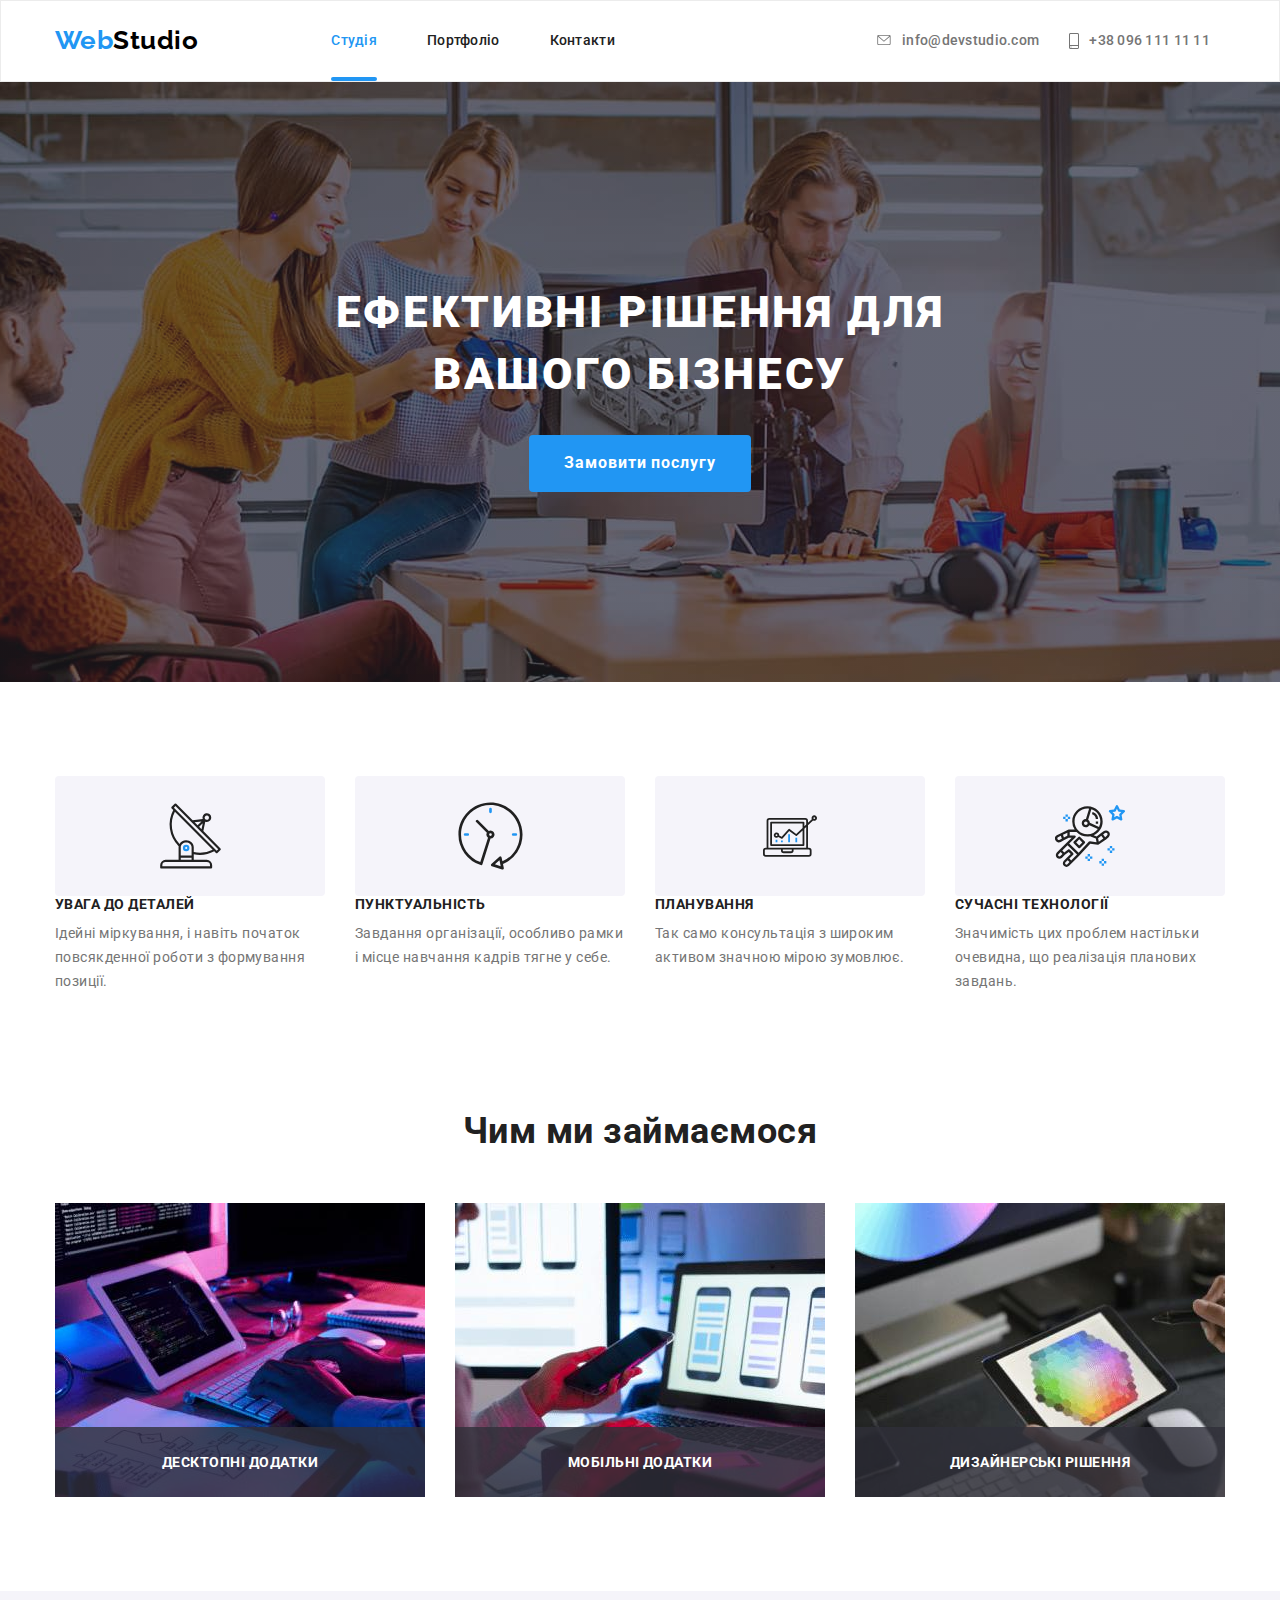
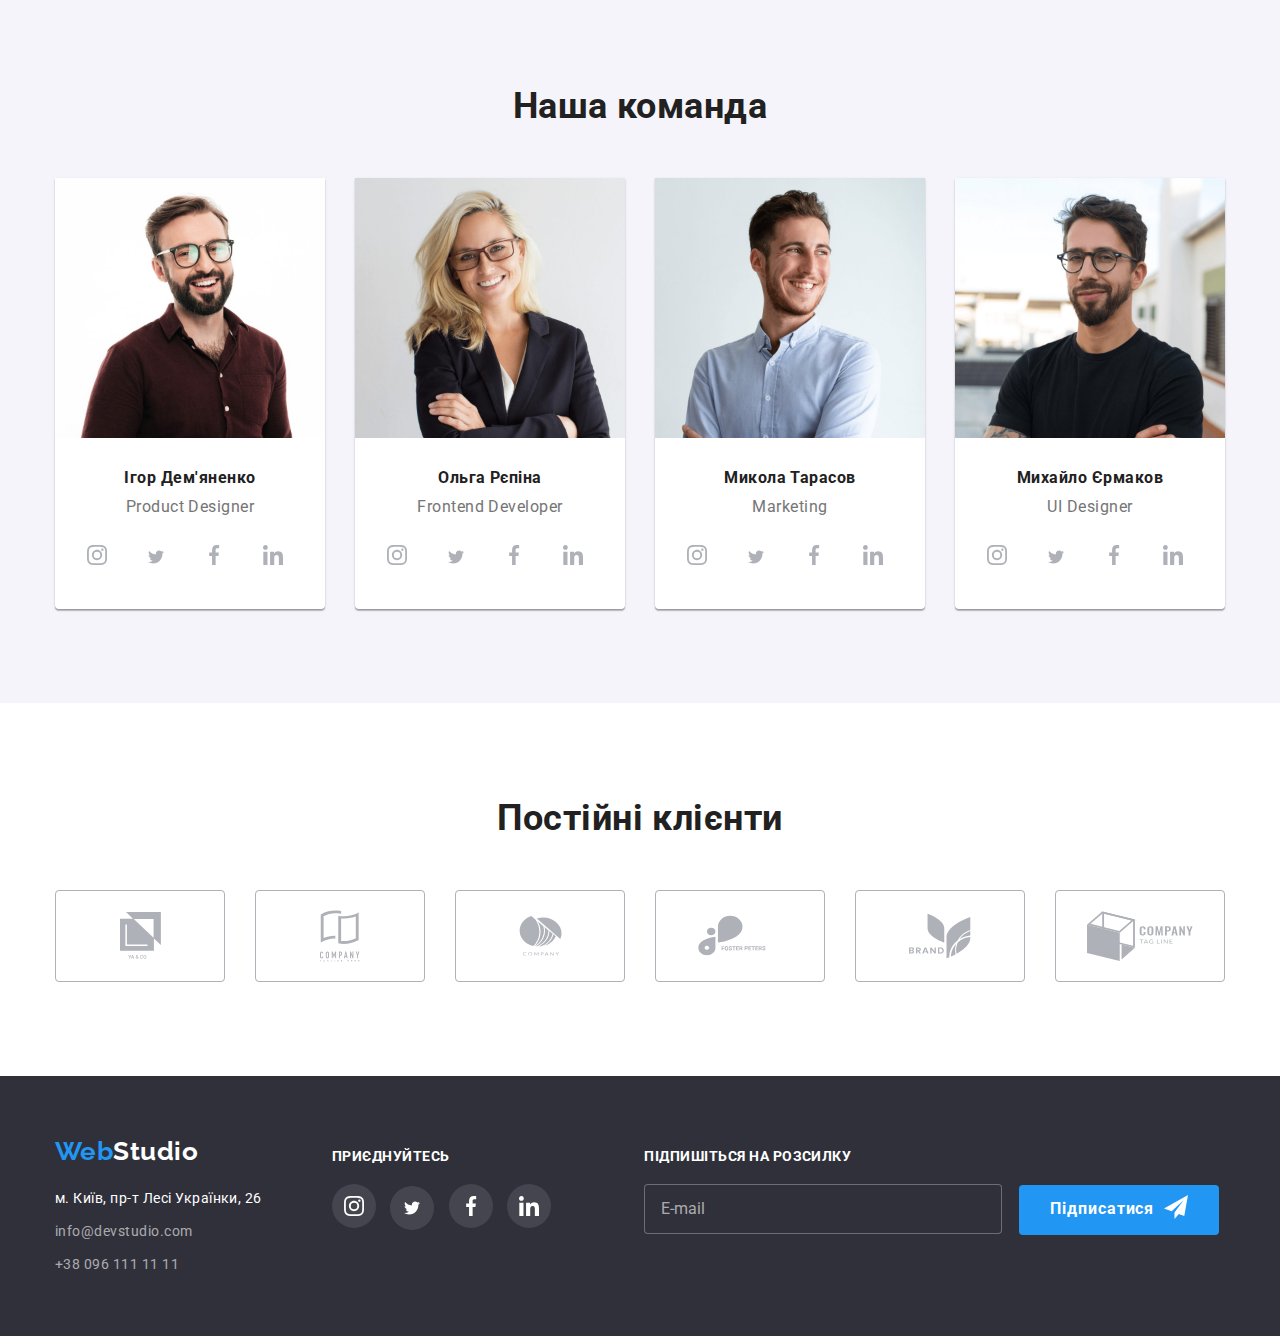
==== commit 90287ee5: "карточки" ====
--- a/index.html
+++ b/index.html
@@ -299,37 +299,112 @@
 <div class="join">
     <div class="container-join ">
         <h3 class="join-soc">приєднуйтесь</h3>
-                <div class="soc-footer">
-                    <svg class="instagram-footer">
-                    <use href="./img/icons.svg#icon-instagram2"></use>
-                    </svg>
-                </div>
-                <div class="soc-footer">
-                    <svg class="twitter-footer">
-                    <use href="./img/icons.svg#icon-twitter2"></use>
-                    </svg>
-                </div>
-                <div class="soc-footer">
-                    <svg class="facebook-footer">
-                    <use href="./img/icons.svg#icon-facebook2"></use>
-                    </svg>
-                </div>
-                <div class="soc-footer">
-                    <svg class="linkedin-footer">
-                    <use href="./img/icons.svg#icon-linkedin2"></use>
-                    </svg>
-                </div>
+            <div class="soc-footer">
+                <svg class="instagram-footer">
+                <use href="./img/icons.svg#icon-instagram2"></use>
+                </svg>
+            </div>
+            <div class="soc-footer">
+                <svg class="twitter-footer">
+                <use href="./img/icons.svg#icon-twitter2"></use>
+                </svg>
+            </div>
+            <div class="soc-footer">
+                <svg class="facebook-footer">
+                <use href="./img/icons.svg#icon-facebook2"></use>
+                </svg>
+            </div>
+            <div class="soc-footer">
+                <svg class="linkedin-footer">
+                <use href="./img/icons.svg#icon-linkedin2"></use>
+                </svg>
+            </div>
     </div>
 </div>
+<!-- підпишіться на розсилку -->
+    <div class="mailing-block">
+        <div class="mailing-list">
+        <h3 class="mailing-text">підпишіться на розсилку</h3>
+            <form class="mailing-menu">
+                <div class="mailing-mail">
+                <label for="mail"></label>
+                <input type="email" name="mail" id="mail" placeholder="E-mail">  
+                <!-- <textarea name="feedback" rows="1" placeholder="E-mail"></textarea> -->
+                </div>
+            </form>
+            <div class="button-fly">
+            <button type="submit" class="mailing-button">Підписатися
+                <div class="icon-fly">
+                    <svg class="icon-fly-button">
+                    <use href="./img/icons.svg#icon-fly"></use>
+                    </svg></div>
+            </button></div>
+        </div>
+    </div>
 </footer>
     <!-- Modal -->
     <div class="backdrop is-hidden" data-modal>
         <div class="modal">
             <button class="close-button" data-modal-close> 
-                <svg xmlns="http://www.w3.org/2000/svg" width="18" height="18" fill="none"><path fill="#000" d="M15 4.108 13.892 3 9.5 7.392 5.108 3 4 4.108 8.392 8.5 4 12.892 5.108 14 9.5 9.608 13.892 14 15 12.892 10.608 8.5 15 4.108Z"/></svg>            
+                <svg class="close-button-icon" xmlns="http://www.w3.org/2000/svg" width="18" height="18" fill="none"><path fill="#" d="M15 4.108 13.892 3 9.5 7.392 5.108 3 4 4.108 8.392 8.5 4 12.892 5.108 14 9.5 9.608 13.892 14 15 12.892 10.608 8.5 15 4.108Z"/></svg>            
             </button>
+    <!-- Залиште свої дані, ми вам передзвонимо -->
+<div class="container-form">
+    <h2 class="form-page">Залиште свої дані, ми вам передзвонимо</h2>
+        <form name="call-back" class="js-speaker-form" autocomplete="off">
+            <div class="form form-field">            
+                    <label class="form-item">
+                        <span class="form-block">Ім'я</span>
+                        <input class="class-input" type="text" name="name" id="name" placeholder=" " required/>
+                        <svg class="form-img">
+                            <use href="./img/icons.svg#icon-person-black"></use>
+                        </svg>
+                    </label>                    
+                    <label class="form-item">
+                        <span class="form-block">Телефон</span>
+                        <input class="class-input" type="tel" name="tel" id="tel"  placeholder=" " required/>
+                            <svg class="form-img" >
+                                <use href="./img/icons.svg#icon-phone-black"></use>
+                            </svg>
+                    </label>
+                    <label class="form-item">
+                        <span class="form-block">Пошта</span>
+                        <input class="class-input" type="email" name="mail" id="mail" placeholder=" " required/>
+                        <svg class="form-img" >
+                            <use href="./img/icons.svg#icon-email-black"></use>
+                        </svg>
+                    </label>
+                    <label class="form-item">
+                        <span class="form-block">Коментар</span>
+                            <textarea class="comment-text" name="comment" id="comment"  placeholder="Введіть текст" ></textarea>
+                    </label>
+            </div>
+                <div class="form-policy">        
+                    <input type="checkbox" name="policy" id="policy" autofocus/>
+                    <label for="policy" class="policy-text">Погоджуюся з розсилкою та приймаю <span class="policy-text-part">Умови договору</span></label>
+                </div> 
+                <div class="form-button">
+                    <button type="submit" class="form-button-text">Відправити</button>
+                </div>
+                </form>    
+        </div>
         </div>
     </div>
 <script src="./js/modal.js"></script>
+<script>
+    (( ) =>{
+        document
+        .querySelector('.js-speaker-form')
+        .addEventListener('submit', e =>{
+            e.preventDefault();
+
+            new FormData(e.currentTarget). forEach((value,name)=>
+            console.log(`${name}: ${value}`),
+            );
+            e.currentTarget.reset();
+        });
+    })();
+</script>
 </body>
 </html>
+
--- a/css/styles.css
+++ b/css/styles.css
@@ -622,6 +622,88 @@
 .linkedin-footer{height: 20px;
     width: 20px;
     background-position:center;}
+
+    /* підпишіться на розсилку */
+
+.mailing-block {display: flex;
+    height: 86px;
+    left: 206px;
+    margin-left: 93px;
+    margin-top: 72px;}
+
+.mailing-menu{display: inline-flex;
+padding-right:12px ;}
+
+.mailing-mail input{margin: 0;
+    margin-top: 0px;
+    padding: 0;
+    height: 50px;
+    width: 358px;
+    border: 1px solid rgba(255, 255, 255, 0.3);
+    border-radius: 4px;
+    background-color: #2F303A;}
+    
+.mailing-mail input::placeholder{color:rgba(255, 255, 255, 0.6);
+    font-weight: 400;
+    font-size: 16px;
+    line-height: 1.25px;} 
+    
+.mailing-mail input{
+    margin:0;
+    padding: 15px 16px;} 
+
+.mailing-text {font-weight: 700;
+    font-size: 14px;
+    line-height: 16px;
+    color: #FFFFFF;
+    text-transform: uppercase;
+    margin:0px;
+    padding-bottom: 20px;}
+
+.button-fly{display: inline-flex;}
+    
+.mailing-button {cursor: pointer;
+    background-color: #2196F3;
+    color:var(--accent-color);
+    font-style: normal;
+    font-weight: 700;
+    font-size: 16px;
+    line-height: 1.9;
+    align-items: center;
+    text-align: center; 
+    letter-spacing: 0.06em;
+    
+    width: 200px;
+    height: 50px;
+    display: flex;
+    border-radius: 4px;
+    border: solid transparent;
+    padding: 0;
+    min-width:200px;
+    position: relative;
+    padding-left: 28px;
+    
+    transition: color 250ms cubic-bezier(0.4, 0, 0.2, 1),
+    background-color 250ms cubic-bezier(0.4, 0, 0.2, 1),
+    border-color 250ms cubic-bezier(0.4, 0, 0.2, 1);}
+.mailing-button:hover, .mailing-buttont:focus, 
+.mailing-button:active {color: #F5F4FA;
+    background-color:  #2196F3;
+    border-color: #2196F3;}
+
+.icon-fly{display: inline-flex;
+position: absolute;
+right:28px;
+bottom:13px;
+
+}
+.icon-fly-button{
+    height: 24px;  
+    width: 24px;
+    fill: #FFFFFF;
+
+    transition: fill 250ms cubic-bezier(0.4, 0, 0.2, 1);}
+.mailing-button:hover .icon-fly-button{fill: #F5F4FA;}
 
 /*portfolio*/
 /*button*/
@@ -794,6 +876,140 @@
     align-items: center;
     justify-content: center;} 
 
+.close-button-icon{fill: #000000;
+    transition: fill 250ms cubic-bezier(0.4, 0, 0.2, 1);}
+.close-button-icon:hover{fill: #2196F3;}
+
+
+    /* Залиште свої дані, ми вам передзвонимо */
+textarea{resize: none;}
+
+.form{width: 448px;
+    outline: 1px solid tomato;
+    margin-left:40px;
+    margin-right: 40px;}
+    
+.form-field{
+display: flex;
+flex-direction: column;} 
+
+.class-input{
+    cursor: pointer;
+    height: 40px;
+    width: 448px;
+    padding-left: 42px;
+    margin-top: 4px;
+    border: 1px solid rgba(33, 33, 33, 0.2);
+    border-radius: 4px;
+    outline: rgba(33, 33, 33, 0.2);
+
+    transition: border-color 250ms cubic-bezier(0.4, 0, 0.2, 1);}
+.class-input:focus {border-color: #2196F3}  
+
+.form-item:last-child {
+    margin-bottom: 0;}
+.form-item{margin-bottom: 10px;
+    position: relative;}
+
+.form-block {font-weight: 400;
+    font-size: 12px;
+    line-height: 1.6;
+    letter-spacing: 0.01em;
+    color: #757575;}
+
+.form-img{position: absolute;
+    cursor: pointer;
+    width: 18px;
+    height: 18px;
+    left: 15px;
+    bottom: 11px;    
+    display: inline-block;
+    fill: #212121;
+    transition: fill 250ms cubic-bezier(0.4, 0, 0.2, 1);}
+
+.form-item:focus-within >.form-img {fill: #2196F3;}
+
+.
+ /* .person-black:hover{fill: #2196F3;}
+.person-black:hover{fill: #2196F3;}
+.form-input-person:hover .person-black {fill: #2196F3;}  */
+
+/* коментар */
+::placeholder{color:rgba(117, 117, 117, 0.5);
+    font-weight: 400;
+    font-size: 12px;
+    line-height: 1.6;
+    letter-spacing: 0.01em;} 
+
+.comment-text{
+    cursor: pointer;
+    height: 120px;
+    width: 448px;
+    margin:0;
+    padding: 12px 16px;
+    margin-top: 4px;
+    font-size: 14px;
+    border: 1px solid rgba(33, 33, 33, 0.2);
+    border-radius: 4px;
+    outline: rgba(33, 33, 33, 0.2);
+    transition: border-color 250ms cubic-bezier(0.4, 0, 0.2, 1);}
+.comment-text:focus {border-color: #2196F3;}
+
+.form-page{font-weight: 700;
+    font-size: 20px;
+    line-height: 1.15;
+    text-align: center;
+
+    padding-top: 40px;
+    padding-bottom: 12px;
+    margin-top: 0;
+    margin-bottom: 0px;}
+
+.form-policy{text-align: center;
+padding-top: 20px;
+padding-bottom: 30px;}
+
+.form-policy label {margin-left: 8px;}
+
+.form-policy input[type='checkbox']{}
+
+.policy-text{font-weight: 400;
+    font-size: 14px;
+    line-height: 1.4;
+    text-align: center;
+    color: #757575;}
+.policy-text-part {color: #2196F3;
+    text-decoration: underline;}
+
+.form-button{text-align: center;}
+.form-button-text {cursor: pointer;
+    background-color: #2196F3;
+    color:var(--accent-color);
+    font-style: normal;
+    font-weight: 700;
+    font-size: 16px;
+    line-height: 1.9;
+    display: flex;
+    align-items: center;
+    text-align: center;
+    letter-spacing: 0.06em;
+
+    display: inline-block;
+    border-radius: 4px;
+    border: solid transparent;
+    padding: 10px 32px;
+    min-width:216px;
+
+    transition: color 250ms cubic-bezier(0.4, 0, 0.2, 1),
+    background-color 250ms cubic-bezier(0.4, 0, 0.2, 1),
+    border-color 250ms cubic-bezier(0.4, 0, 0.2, 1);}
+
+.form-button-text:hover, .form-button-text:focus, 
+.form-button-text:active {color: #F5F4FA;
+    background-color:  #2196F3;
+    border-color: #2196F3;}
+
+
 /* transition-property: color, background-color, box-shadow;
 transition-duration: 250ms;
 transition-timing-function:cubic-bezier(0.4, 0, 0.2, 1); */
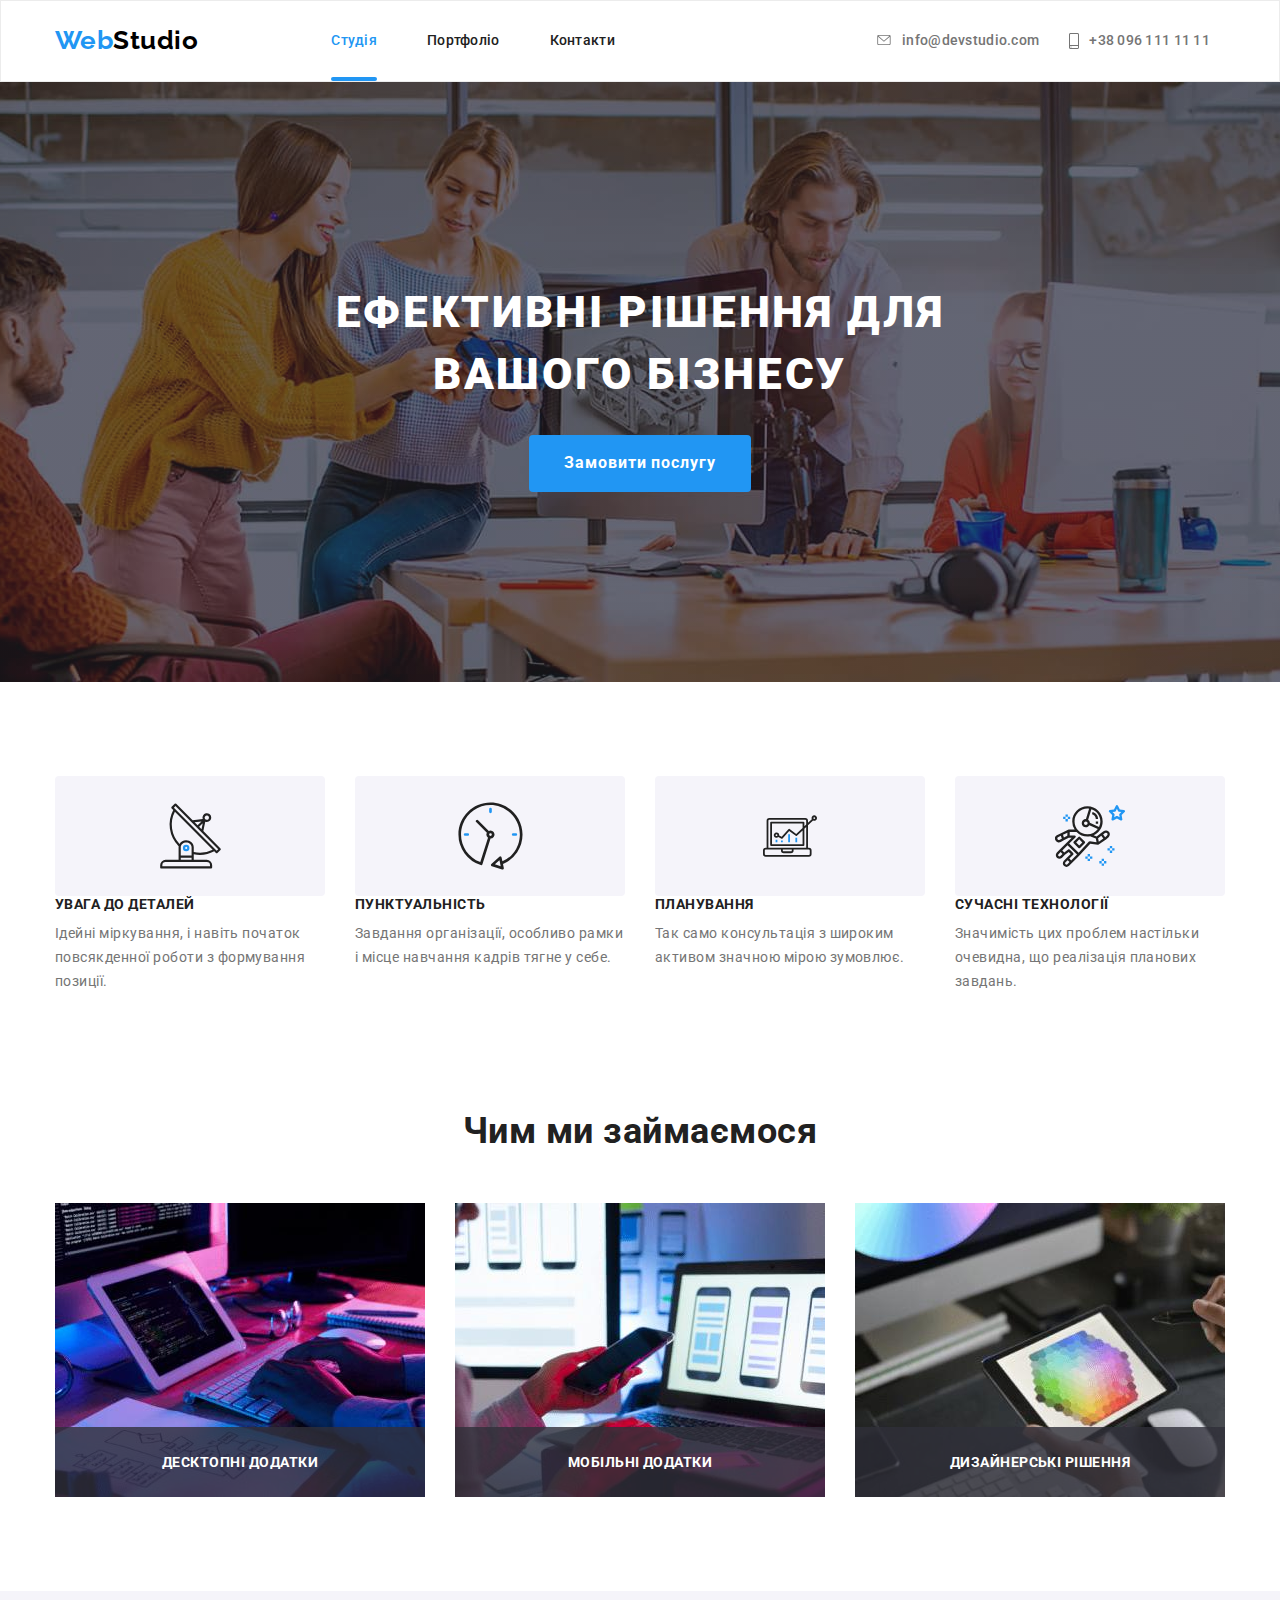
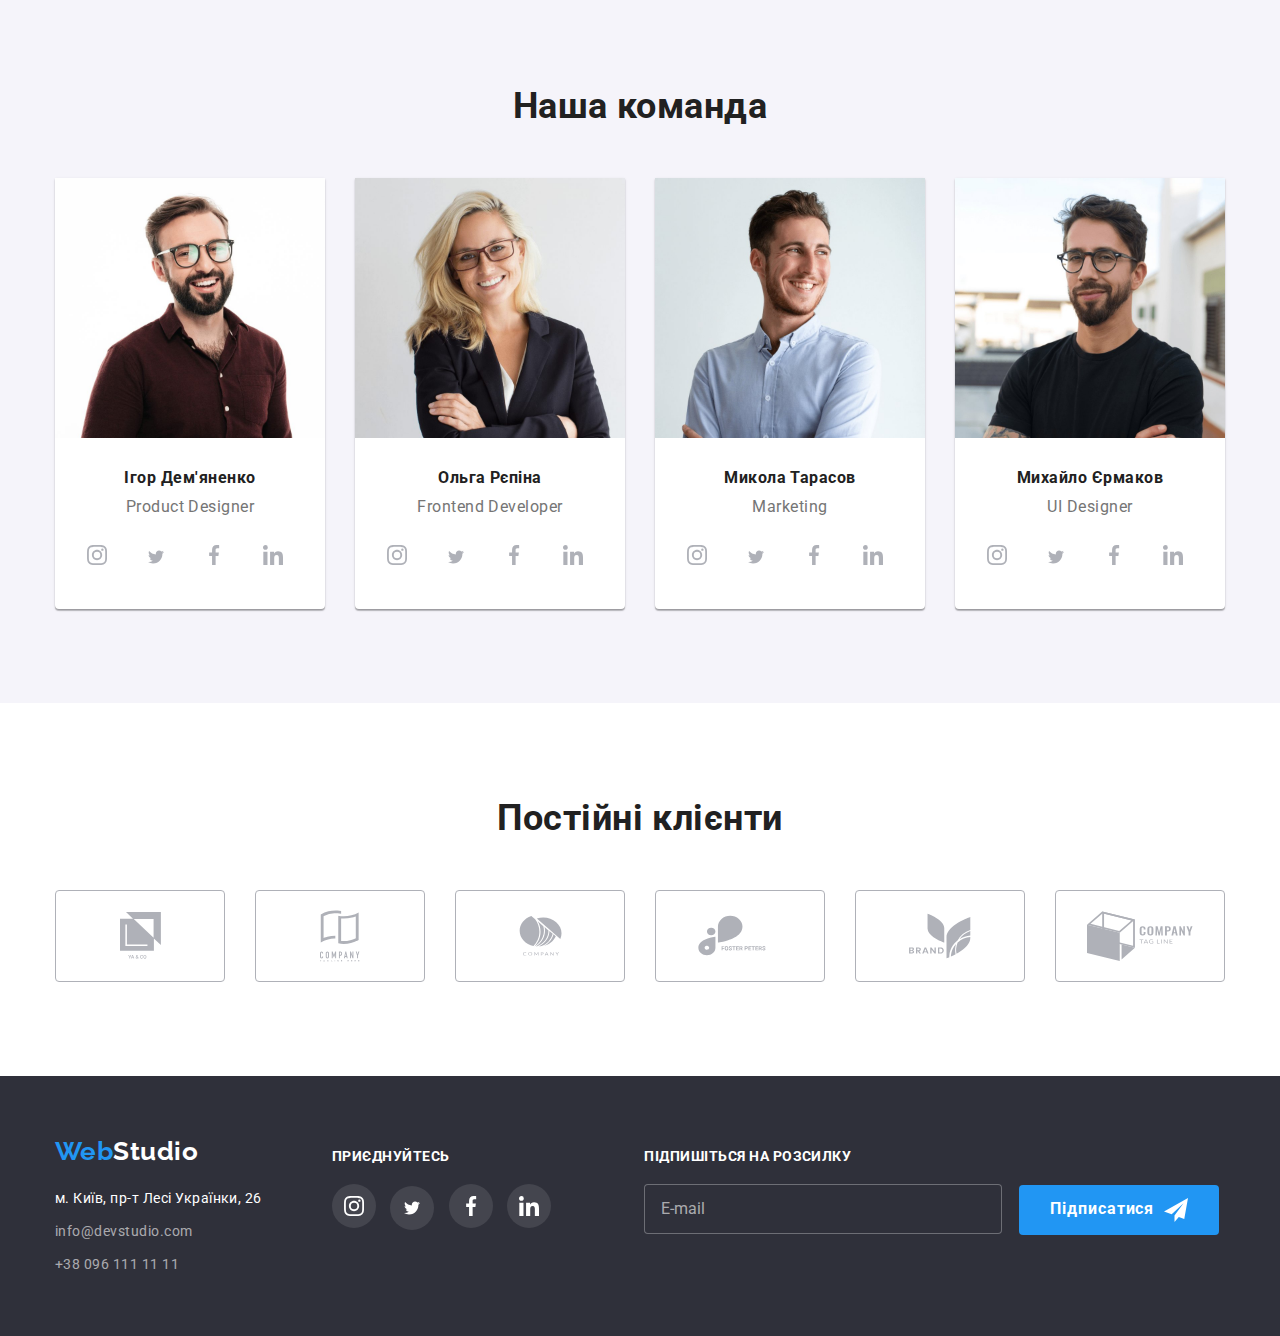
==== commit d33ce1eb: "Розмітка та стилізація форм" ====
--- a/index.html
+++ b/index.html
@@ -362,26 +362,32 @@
                     </label>                    
                     <label class="form-item">
                         <span class="form-block">Телефон</span>
-                        <input class="class-input" type="tel" name="tel" id="tel"  placeholder=" " required/>
+                        <input class="class-input" type="tel" name="tel"  placeholder=" " required/>
                             <svg class="form-img" >
                                 <use href="./img/icons.svg#icon-phone-black"></use>
                             </svg>
                     </label>
                     <label class="form-item">
                         <span class="form-block">Пошта</span>
-                        <input class="class-input" type="email" name="mail" id="mail" placeholder=" " required/>
+                        <input class="class-input" type="email" name="mail" placeholder=" " required/>
                         <svg class="form-img" >
                             <use href="./img/icons.svg#icon-email-black"></use>
                         </svg>
                     </label>
                     <label class="form-item">
                         <span class="form-block">Коментар</span>
-                            <textarea class="comment-text" name="comment" id="comment"  placeholder="Введіть текст" ></textarea>
+                            <textarea class="comment-text" type="comment" name="comment" placeholder="Введіть текст" ></textarea>
                     </label>
             </div>
                 <div class="form-policy">        
-                    <input type="checkbox" name="policy" id="policy" autofocus/>
-                    <label for="policy" class="policy-text">Погоджуюся з розсилкою та приймаю <span class="policy-text-part">Умови договору</span></label>
+                    <label class="policy-text">
+                        <input class="checkbox" type="checkbox" name="policy" value="" autofocus/>
+                        <svg class="checkbox-img" >
+                            <use href="./img/icons.svg#icon-check-first"></use>
+                        </svg>
+                        Погоджуюся з розсилкою та приймаю <a href="#policy" class="policy-text-part">Умови договору</a>
+                        <!-- <span class="policy-text-part">Умови договору</span> -->
+                    </label>
                 </div> 
                 <div class="form-button">
                     <button type="submit" class="form-button-text">Відправити</button>
--- a/css/styles.css
+++ b/css/styles.css
@@ -694,9 +694,9 @@
 .icon-fly{display: inline-flex;
 position: absolute;
 right:28px;
-bottom:13px;
-
-}
+top:50%;
+transform: translateY(-50%);}
+
 .icon-fly-button{
     height: 24px;  
     width: 24px;
@@ -809,17 +809,18 @@
     top: 0px;
     opacity: 0;
 
-transform: translateY(100%);
-transition: transform 250ms cubic-bezier(0.4, 0, 0.2, 1);}
+    transform: translateY(100%);
+    transition: transform 250ms cubic-bezier(0.4, 0, 0.2, 1);}
 
 .text{color: #FFFFFF;
     font-weight: 400;
     font-size: 18px;
     line-height: 1.55;
-margin-top: 63px;
-margin-bottom: 63px;
-margin-left: 24px;
-margin-right: 24px;
+
+    margin-top: 63px;
+    margin-bottom: 63px;
+    margin-left: 24px;
+    margin-right: 24px;
 }
 
 .work:hover .click-block {opacity: 1;
@@ -851,7 +852,7 @@
     top: 50%;
     left: 50%;
 
-    height: 581px;
+    min-height: 581px;
     width: 528px;
 
     background-color:#FFFFFF;
@@ -884,14 +885,23 @@
     /* Залиште свої дані, ми вам передзвонимо */
 textarea{resize: none;}
 
+.form-page{font-weight: 700;
+    font-size: 20px;
+    line-height: 1.15;
+    text-align: center;
+
+    padding-top: 40px;
+    padding-bottom: 12px;
+    margin-top: 0;
+    margin-bottom: 0px;}
+
 .form{width: 448px;
-    outline: 1px solid tomato;
     margin-left:40px;
     margin-right: 40px;}
     
 .form-field{
-display: flex;
-flex-direction: column;} 
+    display: flex;
+    flex-direction: column;} 
 
 .class-input{
     cursor: pointer;
@@ -921,7 +931,7 @@
     cursor: pointer;
     width: 18px;
     height: 18px;
-    left: 15px;
+    left: 12px;
     bottom: 11px;    
     display: inline-block;
     fill: #212121;
@@ -935,7 +945,10 @@
 .form-input-person:hover .person-black {fill: #2196F3;}  */
 
 /* коментар */
-::placeholder{color:rgba(117, 117, 117, 0.5);
+
+textarea[type="comment"]::placeholder{color: ;}
+
+textarea::placeholder {color:rgba(117, 117, 117, 0.5);
     font-weight: 400;
     font-size: 12px;
     line-height: 1.6;
@@ -955,33 +968,56 @@
     transition: border-color 250ms cubic-bezier(0.4, 0, 0.2, 1);}
 .comment-text:focus {border-color: #2196F3;}
 
-.form-page{font-weight: 700;
-    font-size: 20px;
-    line-height: 1.15;
-    text-align: center;
-
-    padding-top: 40px;
-    padding-bottom: 12px;
-    margin-top: 0;
-    margin-bottom: 0px;}
 
 .form-policy{text-align: center;
-padding-top: 20px;
-padding-bottom: 30px;}
-
-.form-policy label {margin-left: 8px;}
-
-.form-policy input[type='checkbox']{}
+margin-top: 20px;
+margin-bottom: 30px;
+margin-left: 54px;}
+
+/* .form-policy input[type='checkbox']{} */
+
+.checkbox{
+    position: fixed;
+    width: 1px;
+    height: 1px;
+    margin: -1px;
+    border: 0;
+    padding: 0;
+    clip: rect(0 0 0 0);
+    overflow: hidden;}
+
+.checkbox-img{
+    width: 16px;
+    height: 15px;
+    margin-right: 7px;
+    border-radius: 2px;
+    display: inline-block;}
+
+.checkbox:checked + .checkbox-img{
+    background-color: #2196F3;
+    border-color: #2196F3;
+    fill: #2196F3;
+    background-image: url('../img/check-two.svg');
+    background-size: contain;
+    background-origin: border-box;}
+
 
 .policy-text{font-weight: 400;
     font-size: 14px;
     line-height: 1.4;
     text-align: center;
-    color: #757575;}
+    color: #757575;
+    align-items: center;
+    display: flex;}
+
 .policy-text-part {color: #2196F3;
+    line-height: 24px;
+    margin-left: 3px;
     text-decoration: underline;}
 
-.form-button{text-align: center;}
+
+.form-button{text-align: center;
+margin-bottom: 40px;}
 .form-button-text {cursor: pointer;
     background-color: #2196F3;
     color:var(--accent-color);
@@ -998,7 +1034,7 @@
     border-radius: 4px;
     border: solid transparent;
     padding: 10px 32px;
-    min-width:216px;
+    width:216px;
 
     transition: color 250ms cubic-bezier(0.4, 0, 0.2, 1),
     background-color 250ms cubic-bezier(0.4, 0, 0.2, 1),
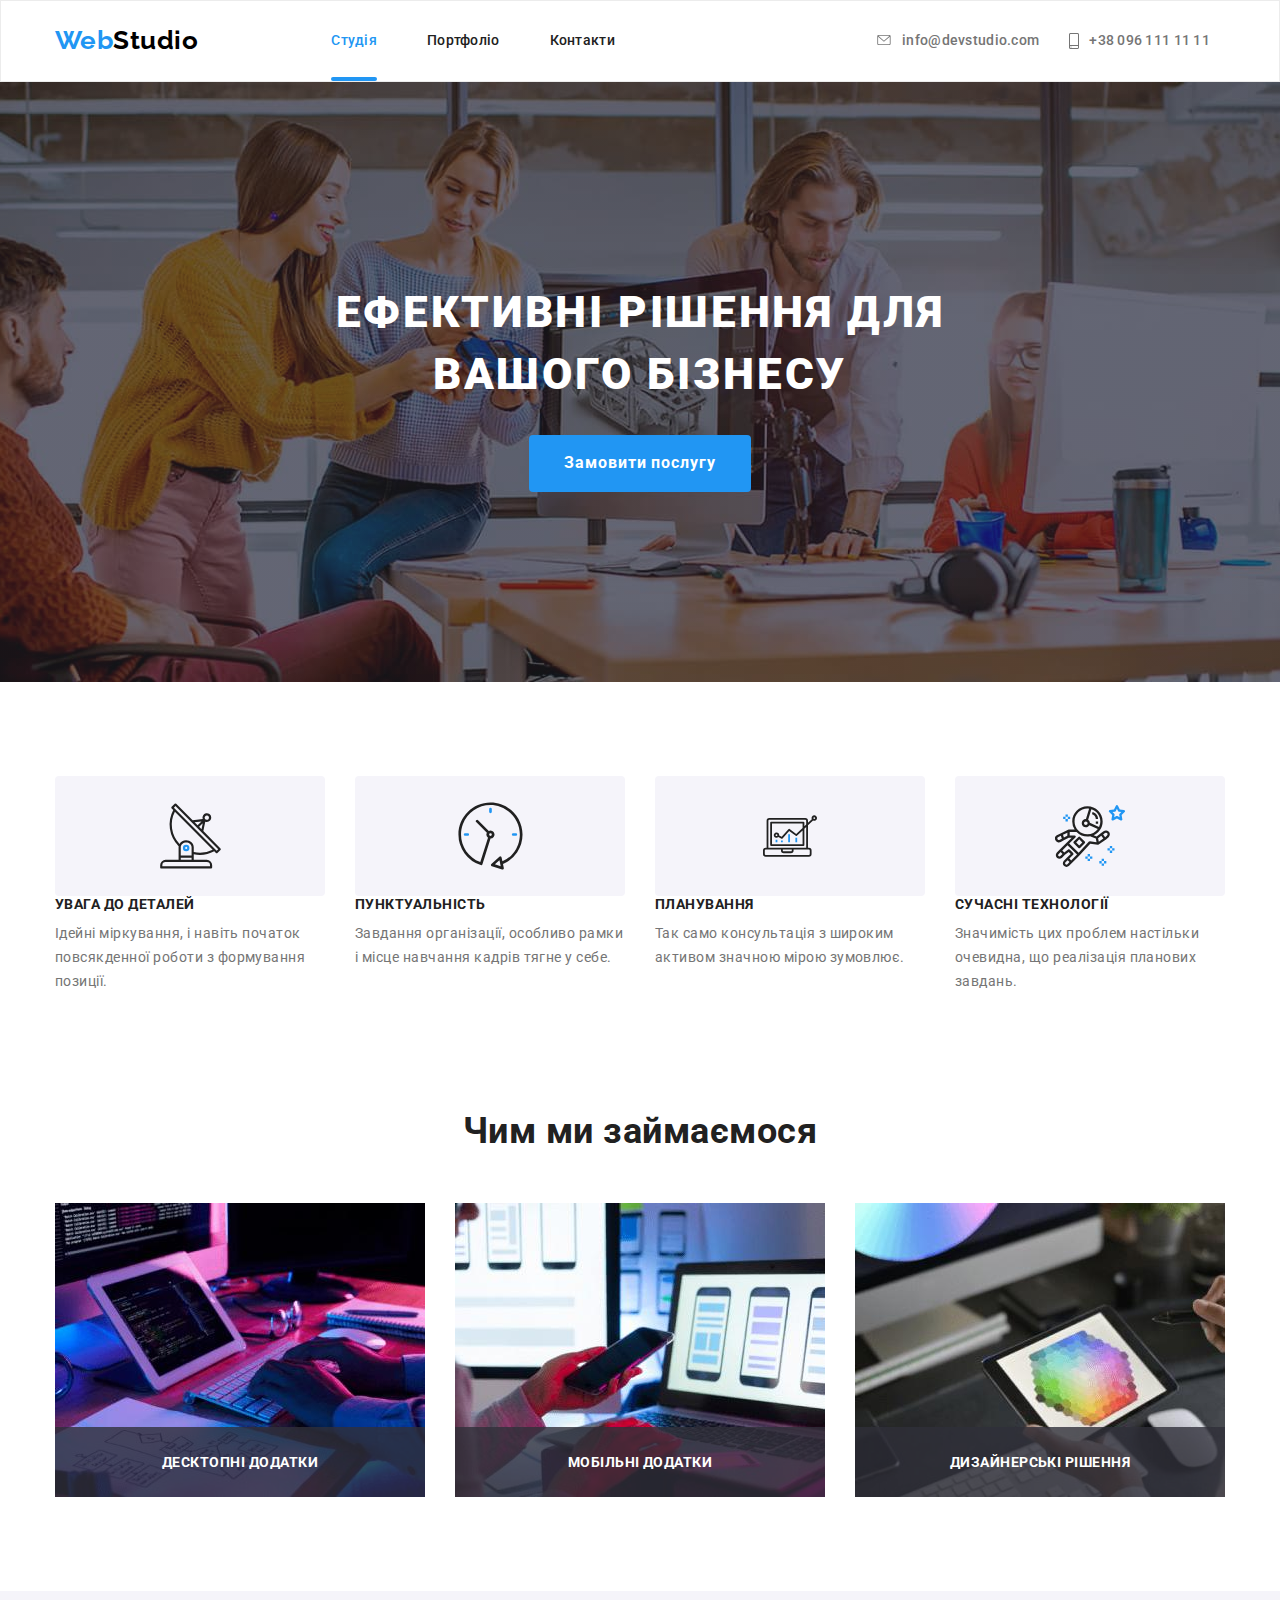
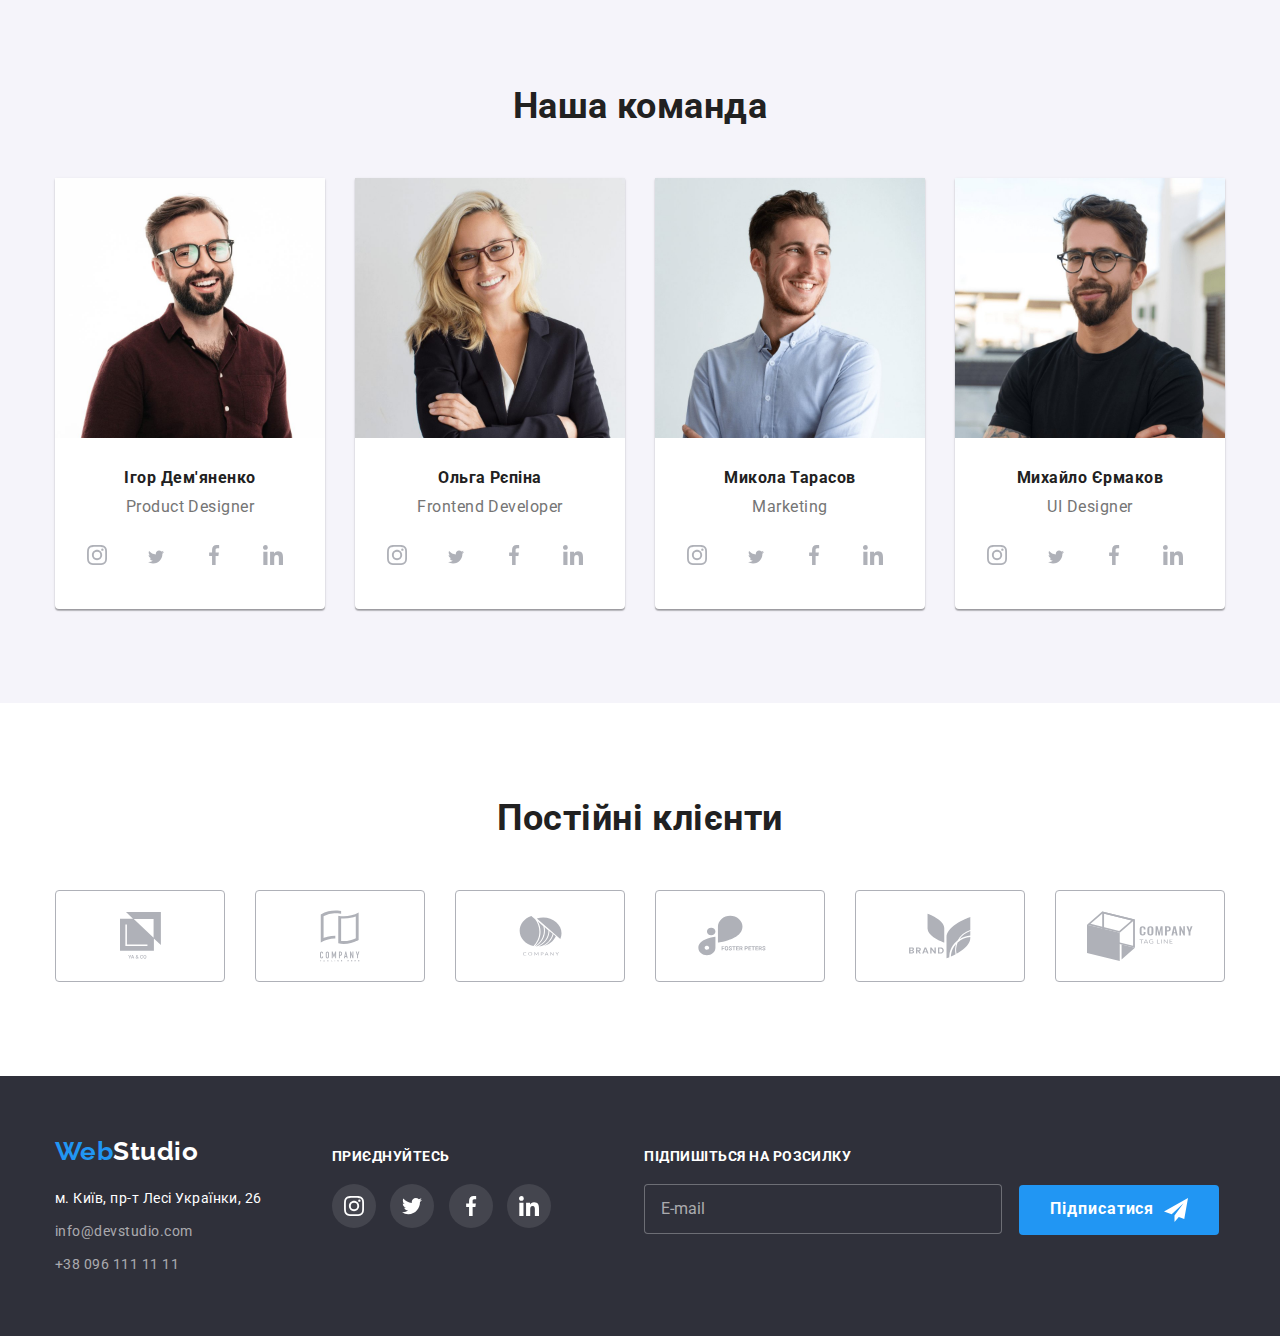
==== commit d8f26304: "БЕМ" ====
--- a/index.html
+++ b/index.html
@@ -7,6 +7,7 @@
     <title>WebStudio</title>
     <link rel="stylesheet" href="https://cdnjs.cloudflare.com/ajax/libs/modern-normalize/1.1.0/modern-normalize.min.css">
     <link rel="stylesheet" href="css/styles.css">
+    <link rel="stylesheet" href="./css/main.min.css">
     <link rel="preconnect" href="https://fonts.googleapis.com">
     <link rel="preconnect" href="https://fonts.gstatic.com" crossorigin>
     <link href="https://fonts.googleapis.com/css2?family=Raleway:wght@700&family=Roboto:wght@400;500;700;900&display=swap" rel="stylesheet">
@@ -17,216 +18,221 @@
     <!--Header-->
 <header class="page-header">
 <div class="container">
-    <a class="logo" href="index.html">Web<span class="logo-black">Studio</span></a>
+    <!-- logo -->
+    <a class="logo" href="index.html">Web<span class="logo__black">Studio</span></a>
+    <!-- site-nav -->
     <nav>
         <ul class="site-nav">
-            <li class="item"><a href="./index.html" class="link-studio">Студія</a></li>
-            <li class="item"><a href="./portfolio.html" class="link">Портфоліо</a></li>
-            <li class="item"><a href="" class="link">Контакти</a></li>
+            <li class="site-nave__item"><a href="./index.html" class="site-nav__link site-nav__studio">Студія</a></li>
+            <li class="site-nave__item"><a href="./portfolio.html" class="site-nav__link">Портфоліо</a></li>
+            <li class="site-nave__item"><a href="" class="site-nav__link">Контакти</a></li>
         </ul>
     </nav>
+    <!-- contact-info -->
 <div class="container">
         <ul class="contact-info">
-            <li class="item-contact mail">
+            <li class="contact-info__item">
                 <div class="icon-mail">
-                    <svg class="mail-sign">
+                    <svg class="contact-info__icon mail-icon">
                     <use href="./img/icons.svg#icon-mail"></use>
                     </svg>
                 </div>
-            <a href="mailto:info@devstudio.com" class="contact-header">info@devstudio.com</a></li>
-            <li class="item-contact tel">
-                    <svg class="tel-sign">
+            <a href="mailto:info@devstudio.com" class="contact-info__header">info@devstudio.com</a></li>
+            <li class="contact-info__item">
+                    <svg class="contact-info__icon tel-icon">
                     <use href="./img/icons.svg#icon-tel"></use>
                     </svg>
-                <a href="tel:+30961111111" class="contact-header">+38 096 111 11 11</a></li>
+                <a href="tel:+30961111111" class="contact-info__header">+38 096 111 11 11</a></li>
         </ul>
 </div>       
 </div>
 </header>
 
     <!--Ефективні рішення для вашого бізнесу-->
-<main class="main">
-    <section class="main-class">
-        <h1 class="main-title">Ефективні рішення для  <br> вашого бізнесу</h1>
-             <button data-modal-open class="main-title-button" type="button">Замовити послугу</button>
+<main class="title">
+    <section class="title__block">
+        <h1 class="title__header">Ефективні рішення для  <br> вашого бізнесу</h1>
+             <button data-modal-open class="title__button" type="button">Замовити послугу</button>
     </section> 
-    <!--план-->
-<section class="plan-works">
+    <!--About-->
+<section class="about">
 <div class="container">
-        <ul class="plan-work-item">
-            <li class="plan-work">
-                <div class="icon-plan">
-                    <svg class="antenna-sign">
+        <ul class="about__item">
+            <li class="about__block">
+                <div class="about__icon">
+                    <svg class="about__antenna">
                     <use href="./img/icons.svg#icon-antenna1"></use>
                     </svg>
                 </div>    
-                <h2 class="main-plan" >УВАГА ДО ДЕТАЛЕЙ</h2>
-                <p class="plan" >Ідейні міркування, і навіть початок повсякденної роботи з формування позиції.</p>
-            </li>
-            <li class="plan-work">
-                <div class="icon-plan">
-                    <svg class="clock-sign">
+                <h2 class="about__title" >УВАГА ДО ДЕТАЛЕЙ</h2>
+                <p class="about__description" >Ідейні міркування, і навіть початок повсякденної роботи з формування позиції.</p>
+            </li>
+            <li class="about__block">
+                <div class="about__icon">
+                    <svg class="about__clock">
                     <use href="./img/icons.svg#icon-clock1"></use>
                     </svg>
                 </div>
-                <h2 class="main-plan" >ПУНКТУАЛЬНІСТЬ</h2>
-                <p class="plan">Завдання організації, особливо рамки і місце навчання кадрів тягне у себе.</p>
+                <h2 class="about__title" >ПУНКТУАЛЬНІСТЬ</h2>
+                <p class="about__description">Завдання організації, особливо рамки і місце навчання кадрів тягне у себе.</p>
              </li>
-             <li class="plan-work">
-                <div class="icon-plan">
-                    <svg class="diagram-sign">
+             <li class="about__block">
+                <div class="about__icon">
+                    <svg class="about__diagram">
                     <use href="./img/icons.svg#icon-diagram1"></use>
                     </svg>
                 </div>
-                 <h2 class="main-plan" >ПЛАНУВАННЯ</h2>
-                 <p class="plan">Так само консультація з широким активом значною мірою зумовлює.</p>
-            </li>
-            <li class="plan-work">
-                <div class="icon-plan">
-                    <svg class="astronaut-sign">
+                 <h2 class="about__title" >ПЛАНУВАННЯ</h2>
+                 <p class="about__description">Так само консультація з широким активом значною мірою зумовлює.</p>
+            </li>
+            <li class="about__block">
+                <div class="about__icon">
+                    <svg class="about__astronaut">
                     <use href="./img/icons.svg#icon-astronaut1"></use>
                     </svg>
                 </div>
 
-            <h2 class="main-plan" >СУЧАСНІ ТЕХНОЛОГІЇ</h2>
-            <p class="plan">Значимість цих проблем настільки очевидна, що реалізація планових завдань.</p>
+            <h2 class="about__title" >СУЧАСНІ ТЕХНОЛОГІЇ</h2>
+            <p class="about__description">Значимість цих проблем настільки очевидна, що реалізація планових завдань.</p>
             </li>
         </ul>
 </div>
 </section>
     <!--Чим ми займаємося-->
-<section class="working">
+    <!-- Make -->
+<section class="make">
 <div class="container">
-    <h2 class="working-page">Чим ми займаємося</h2>
-        <ul class="working-img">
-            <div class="img-application">
-            <li class="img"><img src="./img/img1.jpg" alt="діяльність" width="370"></li>
-                <div class="application">
-                    <h2 class="application-computer">ДЕСКТОПНІ ДОДАТКИ</h2>
-                </div>
-            </div>
-            <div class="img-application">
-            <li class="img"><img src="./img/img2.jpg" alt="діяльність" width="370"></li>
-                <div class="application">
-                    <h2 class="application-computer">МОБІЛЬНІ ДОДАТКИ</h2>
-                </div>
-            </div>
-            <div class="img-application">
-            <li class="img"><img src="./img/img3.jpg" alt="діяльність" width="370"></li>
-                <div class="application">               
-                    <h2 class="application-computer">ДИЗАЙНЕРСЬКІ РІШЕННЯ</h2>
+    <h2 class="make__title">Чим ми займаємося</h2>
+        <ul class="make__block">
+            <div class="make__item">
+            <li class="make__image"><img src="./img/img1.jpg" alt="діяльність" width="370"></li>
+                <div class="make__label">
+                    <h2 class="make__description">ДЕСКТОПНІ ДОДАТКИ</h2>
+                </div>
+            </div>
+            <div class="make__item">
+            <li class="make__image"><img src="./img/img2.jpg" alt="діяльність" width="370"></li>
+                <div class="make__label">
+                    <h2 class="make__description">МОБІЛЬНІ ДОДАТКИ</h2>
+                </div>
+            </div>
+            <div class="make__item">
+            <li class="make__image"><img src="./img/img3.jpg" alt="діяльність" width="370"></li>
+                <div class="make__label">               
+                    <h2 class="make__description">ДИЗАЙНЕРСЬКІ РІШЕННЯ</h2>
                 </div>
             </div>
         </ul></div>
 </section>
     <!--Наша команда-->
+    <!-- team -->
 <section class="team">
 <div class="container">
-    <h2 class="team-work">Наша команда</h2>
-        <ul class="work-foto ">
-            <li class="foto">
+    <h2 class="team__title">Наша команда</h2>
+        <ul class="team__block">
+            <li class="team__item">
                 <img src="./img/people1.jpg" alt="працівники" width="270">
-            <div class="name-people ">
-                <h3 class="name">Ігор Дем'яненко</h3>
-                <p class="profession">Product Designer</p>
-            <div class="soc-people">
-                <svg class="instagram">
+            <div class="team__label">
+                <h3 class="team__name">Ігор Дем'яненко</h3>
+                <p class="team__profession">Product Designer</p>
+            <div class="team__icon">
+                <svg class="team__instagram">
                 <use href="./img/icons.svg#icon-instagram1"></use>
                 </svg>
             </div>
-            <div class="soc-people">
-                <svg class="twitter">
+            <div class="team__icon">
+                <svg class="team__twitter">
                 <use href="./img/icons.svg#icon-twitter1"></use>
                 </svg>
             </div>
-            <div class="soc-people">
-                <svg class="facebook">
+            <div class="team__icon">
+                <svg class="team__facebook">
                 <use href="./img/icons.svg#icon-facebook1"></use>
                 </svg>
             </div>
-            <div class="soc-people">
-                <svg class="linkedin">
+            <div class="team__icon">
+                <svg class="team__linkedin">
                 <use href="./img/icons.svg#icon-linkedin1"></use>
                 </svg>
             </div>
             </div>
             </li>
-            <li class="foto">
+            <li class="team__item">
                 <img src="./img/people2.jpg" alt="працівники" width="270">
-            <div class="name-people">
-                <h3 class="name">Ольга Рєпіна</h3>
-                <p class="profession">Frontend Developer</p>
-                 <div class="soc-people">
-                    <svg class="instagram">
+            <div class="team__label">
+                <h3 class="team__name">Ольга Рєпіна</h3>
+                <p class="team__profession">Frontend Developer</p>
+                 <div class="team__icon">
+                    <svg class="team__instagram">
                     <use href="./img/icons.svg#icon-instagram1"></use>
                     </svg>
                 </div>
-                <div class="soc-people">
-                    <svg class="twitter">
+                <div class="team__icon">
+                    <svg class="team__twitter">
                     <use href="./img/icons.svg#icon-twitter1"></use>
                     </svg>
                 </div>
-                <div class="soc-people">
-                    <svg class="facebook">
+                <div class="team__icon">
+                    <svg class="team__facebook">
                     <use href="./img/icons.svg#icon-facebook1"></use>
                     </svg>
                 </div>
-                <div class="soc-people">
-                    <svg class="linkedin">
+                <div class="team__icon">
+                    <svg class="team__linkedin">
                     <use href="./img/icons.svg#icon-linkedin1"></use>
                     </svg>
                 </div>
             </div>
             </li>
-            <li class="foto">
+            <li class="team__item">
                 <img src="./img/people3.jpg" alt="працівники" width="270">
-            <div class="name-people">
-                <h3 class="name">Микола Тарасов</h3>
-                <p class="profession">Marketing</p>
-                 <div class="soc-people">
-                    <svg class="instagram">
+            <div class="team__label">
+                <h3 class="team__name">Микола Тарасов</h3>
+                <p class="team__profession">Marketing</p>
+                 <div class="team__icon">
+                    <svg class="team__instagram">
                     <use href="./img/icons.svg#icon-instagram1"></use>
                     </svg>
                 </div>
-                <div class="soc-people">
-                    <svg class="twitter">
+                <div class="team__icon">
+                    <svg class="team__twitter">
                     <use href="./img/icons.svg#icon-twitter1"></use>
                     </svg>
                 </div>
-                <div class="soc-people">
-                    <svg class="facebook">
+                <div class="team__icon">
+                    <svg class="team__facebook">
                     <use href="./img/icons.svg#icon-facebook1"></use>
                     </svg>
                 </div>
-                <div class="soc-people">
-                    <svg class="linkedin">
+                <div class="team__icon">
+                    <svg class="team__linkedin">
                     <use href="./img/icons.svg#icon-linkedin1"></use>
                     </svg>
                 </div>
             </div>
             </li>
-            <li class="foto">
+            <li class="team__item">
                 <img src="./img/people4.jpg" alt="працівники" width="270">
-            <div class="name-people">
-                <h3 class="name">Михайло Єрмаков</h3>
-                <p class="profession">UI Designer</p>
-                 <div class="soc-people">
-                    <svg class="instagram">
+            <div class="team__label">
+                <h3 class="team__name">Михайло Єрмаков</h3>
+                <p class="team__profession">UI Designer</p>
+                 <div class="team__icon">
+                    <svg class="team__instagram">
                     <use href="./img/icons.svg#icon-instagram1"></use>
                     </svg>
                 </div>
-                <div class="soc-people">
-                    <svg class="twitter">
+                <div class="team__icon">
+                    <svg class="team__twitter">
                     <use href="./img/icons.svg#icon-twitter1"></use>
                     </svg>
                 </div>
-                <div class="soc-people">
-                    <svg class="facebook">
+                <div class="team__icon">
+                    <svg class="team__facebook">
                     <use href="./img/icons.svg#icon-facebook1"></use>
                     </svg>
                 </div>
-                <div class="soc-people">
-                    <svg class="linkedin">
+                <div class="team__icon">
+                    <svg class="team__linkedin">
                     <use href="./img/icons.svg#icon-linkedin1"></use>
                     </svg>
                 </div>
@@ -238,46 +244,46 @@
 <!--Постійні клієнти-->
 <section class="client">
     <div class="container">
-        <h2 class="client-comment">Постійні клієнти</h2>
-            <ul class="company-box">
-                <li>
-                    <div class="box">
-                        <svg class="group-yaco">
+        <h2 class="client__title">Постійні клієнти</h2>
+            <ul class="client__block">
+                <li>
+                    <div class="client__icon">
+                        <svg class="client__yaco">
                         <use href="./img/icons.svg#icon-group1"></use>
                         </svg>
                     </div>
                 </li>
                 <li>
-                    <div class="box">
-                        <svg class="group-taglinehere">
+                    <div class="client__icon">
+                        <svg class="client__taglinehere">
                         <use href="./img/icons.svg#icon-group2"></use>
                         </svg>
                     </div>
                 </li>
                 <li>
-                    <div class="box">
-                        <svg class="group-company">
+                    <div class="client__icon">
+                        <svg class="client__company">
                         <use href="./img/icons.svg#icon-group3"></use>
                         </svg>
                     </div>
                 </li>
                 <li>
-                    <div class="box">
-                        <svg class="group-faster">
+                    <div class="client__icon">
+                        <svg class="client__faster">
                         <use href="./img/icons.svg#icon-group4"></use>
                         </svg>
                     </div>
                 </li>
                 <li>
-                    <div class="box">
-                        <svg class="group-brand">
+                    <div class="client__icon">
+                        <svg class="client__brand">
                         <use href="./img/icons.svg#icon-group5"></use>
                         </svg>
                     </div>
                 </li>
                 <li>
-                    <div class="box">
-                        <svg class="group-tagline">
+                    <div class="client__icon">
+                        <svg class="client__tagline">
                         <use href="./img/icons.svg#icon-group6"></use>
                         </svg>
                     </div>
@@ -286,56 +292,58 @@
     </div>
     </section>
 </main>
-<footer class="footer-color">    
-<div class="container infofotter">
-<address class="footer">
-    <a class="logo-footer" href="index.html">Web<span class="logo-white">Studio</span></a>
-        <ul class="container-footer">
-            <li class="item-adress"><a class="adress" href="https://goo.gl/maps/FdvuCrv5iP5pTwo79">м. Київ, пр-т Лесі Українки, 26 </a></li>
-            <li class="item-adress"><a href="mailto:info@devstudio.com" class="adress-footer">info@devstudio.com</a></li>
-            <li class="item-adress"><a href="tel:+30961111111" class="adress-footer">+38 096 111 11 11</a></li>
+<!-- footer-nav -->
+<footer class="footer">    
+<div class="container footer-block">
+<address class="footer-nav">
+    <a class="logo footer-nav__logo-footer" href="index.html">Web<span class="footer-nav__logo-white">Studio</span></a>
+        <ul class="footer-nav__list">
+            <li class="footer-nav__item"><a class="footer-nav__map" href="https://goo.gl/maps/FdvuCrv5iP5pTwo79">м. Київ, пр-т Лесі Українки, 26 </a></li>
+            <li class="footer-nav__item"><a href="mailto:info@devstudio.com" class="footer-nav__info">info@devstudio.com</a></li>
+            <li class="footer-nav__item"><a href="tel:+30961111111" class="footer-nav__info">+38 096 111 11 11</a></li>
     </ul>
-</address>    
+</address> 
+<!-- join -->
 <div class="join">
-    <div class="container-join ">
-        <h3 class="join-soc">приєднуйтесь</h3>
-            <div class="soc-footer">
-                <svg class="instagram-footer">
+    <div>
+        <h3 class="join__title">приєднуйтесь</h3>
+            <div class="join__icon">
+                <svg class="join__social-media">
                 <use href="./img/icons.svg#icon-instagram2"></use>
                 </svg>
             </div>
-            <div class="soc-footer">
-                <svg class="twitter-footer">
+            <div class="join__icon">
+                <svg class="join__social-media">
                 <use href="./img/icons.svg#icon-twitter2"></use>
                 </svg>
             </div>
-            <div class="soc-footer">
-                <svg class="facebook-footer">
+            <div class="join__icon">
+                <svg class="join__social-media">
                 <use href="./img/icons.svg#icon-facebook2"></use>
                 </svg>
             </div>
-            <div class="soc-footer">
-                <svg class="linkedin-footer">
+            <div class="join__icon">
+                <svg class="join__social-media">
                 <use href="./img/icons.svg#icon-linkedin2"></use>
                 </svg>
             </div>
     </div>
 </div>
 <!-- підпишіться на розсилку -->
-    <div class="mailing-block">
-        <div class="mailing-list">
-        <h3 class="mailing-text">підпишіться на розсилку</h3>
-            <form class="mailing-menu">
-                <div class="mailing-mail">
+<!-- newsletter -->
+    <div class="newsletter">
+        <div>
+        <h3 class="newsletter__title">підпишіться на розсилку</h3>
+            <form class="newsletter__form">
+                <div class="newsletter__link">
                 <label for="mail"></label>
                 <input type="email" name="mail" id="mail" placeholder="E-mail">  
-                <!-- <textarea name="feedback" rows="1" placeholder="E-mail"></textarea> -->
                 </div>
             </form>
-            <div class="button-fly">
-            <button type="submit" class="mailing-button">Підписатися
-                <div class="icon-fly">
-                    <svg class="icon-fly-button">
+            <div class="newsletter__button">
+            <button type="submit" class="newsletter__button-title">Підписатися
+                <div class="newsletter__icon">
+                    <svg class="newsletter__icon-fly">
                     <use href="./img/icons.svg#icon-fly"></use>
                     </svg></div>
             </button></div>
@@ -349,48 +357,48 @@
                 <svg class="close-button-icon" xmlns="http://www.w3.org/2000/svg" width="18" height="18" fill="none"><path fill="#" d="M15 4.108 13.892 3 9.5 7.392 5.108 3 4 4.108 8.392 8.5 4 12.892 5.108 14 9.5 9.608 13.892 14 15 12.892 10.608 8.5 15 4.108Z"/></svg>            
             </button>
     <!-- Залиште свої дані, ми вам передзвонимо -->
-<div class="container-form">
-    <h2 class="form-page">Залиште свої дані, ми вам передзвонимо</h2>
-        <form name="call-back" class="js-speaker-form" autocomplete="off">
-            <div class="form form-field">            
-                    <label class="form-item">
-                        <span class="form-block">Ім'я</span>
-                        <input class="class-input" type="text" name="name" id="name" placeholder=" " required/>
-                        <svg class="form-img">
+<div class="input-form">
+    <h2 class="input-form__title">Залиште свої дані, ми вам передзвонимо</h2>
+        <form name="call-back"  autocomplete="off">
+            <div class="input-form__block form-field">            
+                    <label class="input-form__item">
+                        <span class="input-form__name">Ім'я</span>
+                        <input class="input-form__line" type="text" name="name" id="name" placeholder=" " required/>
+                        <svg class="input-form__img">
                             <use href="./img/icons.svg#icon-person-black"></use>
                         </svg>
                     </label>                    
-                    <label class="form-item">
-                        <span class="form-block">Телефон</span>
-                        <input class="class-input" type="tel" name="tel"  placeholder=" " required/>
-                            <svg class="form-img" >
+                    <label class="input-form__item">
+                        <span class="input-form__name">Телефон</span>
+                        <input class="input-form__line" type="tel" name="tel"  placeholder=" " required/>
+                            <svg class="input-form__img" >
                                 <use href="./img/icons.svg#icon-phone-black"></use>
                             </svg>
                     </label>
-                    <label class="form-item">
-                        <span class="form-block">Пошта</span>
-                        <input class="class-input" type="email" name="mail" placeholder=" " required/>
-                        <svg class="form-img" >
+                    <label class="input-form__item">
+                        <span class="input-form__name">Пошта</span>
+                        <input class="input-form__line" type="email" name="mail" placeholder=" " required/>
+                        <svg class="input-form__img" >
                             <use href="./img/icons.svg#icon-email-black"></use>
                         </svg>
                     </label>
-                    <label class="form-item">
-                        <span class="form-block">Коментар</span>
-                            <textarea class="comment-text" type="comment" name="comment" placeholder="Введіть текст" ></textarea>
+                    <label class="input-form__item">
+                        <span class="input-form__name">Коментар</span>
+                            <textarea class="input-form__comment" type="comment" name="comment" placeholder="Введіть текст" ></textarea>
                     </label>
             </div>
-                <div class="form-policy">        
-                    <label class="policy-text">
-                        <input class="checkbox" type="checkbox" name="policy" value="" autofocus/>
-                        <svg class="checkbox-img" >
+                <div class="checkbox-form">        
+                    <label class="checkbox-form__text">
+                        <input class="checkbox-form__input" type="checkbox" name="policy" value="" autofocus/>
+                        <svg class="checkbox-form__img" >
                             <use href="./img/icons.svg#icon-check-first"></use>
                         </svg>
-                        Погоджуюся з розсилкою та приймаю <a href="#policy" class="policy-text-part">Умови договору</a>
+                        Погоджуюся з розсилкою та приймаю <a href="#policy" class="checkbox-form__nav">Умови договору</a>
                         <!-- <span class="policy-text-part">Умови договору</span> -->
                     </label>
                 </div> 
-                <div class="form-button">
-                    <button type="submit" class="form-button-text">Відправити</button>
+                <div class="button-form">
+                    <button type="submit" class="button-form__text">Відправити</button>
                 </div>
                 </form>    
         </div>
--- a/css/styles.css
+++ b/css/styles.css
@@ -36,6 +36,7 @@
     align-items: center;
 }
 
+/* logo */
 .logo {
     color: #2196F3;
     font-family: Raleway, sans-serif ;
@@ -46,8 +47,9 @@
 
     display: block;}
 
-.logo-black {color: #000000;}
-
+.logo__black {color: #000000;}
+
+/* site-nav  */
 .site-nav {cursor: pointer;
     font-weight: 500;
     font-size: 14px;
@@ -60,9 +62,9 @@
     margin-top: 0px;
     margin-bottom: 0px;}
 
-.site-nav .item + .item {margin-left: 50px;}
-
-.link {display: block ;
+.site-nav .site-nave__item + .site-nave__item {margin-left: 50px;}
+
+.site-nav__link {display: block ;
     padding-top: 32px;
     padding-bottom: 32px;
 
@@ -70,10 +72,31 @@
 
     transition: color 250ms cubic-bezier(0.4, 0, 0.2, 1);}
 
-.link {color: var(--title-text-color);} 
-.link:hover, .link:focus, .link:active {color: #2196F3;}
-
-.link-studio::after{content:'';
+.site-nav__link {color: var(--title-text-color);} 
+.site-nav__link:hover, 
+.site-nav__link:focus, 
+.site-nav__link:active {color: #2196F3;}
+
+.site-nav__link::after{content:'';
+    display: flex;
+    width: 100%;
+    height: 4px;
+    background-color: #2196F3;
+    border-radius: 2px;
+
+    position: absolute;
+    left:0;
+    bottom:0;
+
+    opacity: 0;}
+
+.site-nav__studio {color: #2196F3;
+    transition: color 250ms cubic-bezier(0.4, 0, 0.2, 1)}
+.site-nav__studio:hover, 
+.site-nav__studio:focus,
+.site-nav__studio:active {color: #2196F3;}
+
+.site-nav__studio::after{content:'';
     display: flex;
     width: 100%;
     height: 4px;
@@ -85,7 +108,13 @@
     bottom:0;
     opacity: 1;}
 
-.link-portfolio::after{content:'';
+.site-nav__portfolio {color: #2196F3;
+    transition: color 250ms cubic-bezier(0.4, 0, 0.2, 1)}
+.site-nav__portfolio:hover, 
+.site-nav__portfolio:focus,
+.site-nav__portfolio:active {color: #2196F3;}
+
+.site-nav__portfolio::after{content:'';
     display: flex;
     width: 100%;
     height: 4px;
@@ -97,48 +126,14 @@
     bottom:0;
     opacity: 1;}
 
-.link::after{content:'';
-    display: flex;
-    width: 100%;
-    height: 4px;
-    background-color: #2196F3;
-    border-radius: 2px;
-
-    position: absolute;
-    left:0;
-    bottom:0;
-
-    opacity: 0;}
-
-
-
-.link-studio {display: block ;
-    padding-top: 32px;
-    padding-bottom: 32px;
-
-    position: relative;
-    transition: color 250ms cubic-bezier(0.4, 0, 0.2, 1)
-}
-
-.link-studio {color: #2196F3} 
-.link-studio:hover, .link-studio:focus,.link-studio:active {color: #2196F3;}
-
-.link-portfolio {display: block ;
-    padding-top: 32px;
-    padding-bottom: 32px;
-    position: relative;
+    
+/*contact-info*/ 
+.contact-info__header {color:var(--primery-text-color) ;
 
     transition: color 250ms cubic-bezier(0.4, 0, 0.2, 1)}
-
-.link-portfolio {color: #2196F3} 
-.link-portfolio:hover, .link-portfolio:focus,.link-portfolio:active {color: #2196F3;}
-    
-/*contact-info*/ 
-.contact-header {color:var(--primery-text-color) ;
-
-    transition: color 250ms cubic-bezier(0.4, 0, 0.2, 1)}
-.contact-header:hover, .contact-header:focus, .contact-header:active {color: #2196F3;}
-
+.contact-info__header:hover, 
+.contact-info__header:focus, 
+.contact-info__header:active {color: #2196F3;}
 
 .contact-info {font-size: 14px;
     cursor: pointer;
@@ -151,39 +146,38 @@
     margin-left: auto;
     list-style: none;
     display: inline-flex;}
-.contact-info .item-contact + .item-contact {margin-left: 30px;}
-
-    /* іконки*/
-.item-contact {
+.contact-info .contact-info__item + .contact-info__item {margin-left: 30px;}
+
+    /* іконки contact-info*/
+.contact-info__item {
     display: flex;
     content:"";
     background-repeat: no-repeat;
     background-size: contain;
     background-position:center;}
     
-.mail-sign{
-    margin-right: 10px;
+
+.contact-info__icon{margin-right: 10px;
+    fill: #757575;
+    transition: fill 250ms cubic-bezier(0.4, 0, 0.2, 1);}
+.contact-info__item:hover .mail-icon{fill: #2196F3;}
+.contact-info__item:hover .tel-icon{fill: #2196F3;}
+
+
+.mail-icon{
     height: 10px;  
-    width: 16px;
-    fill: #757575;
-
-    transition: fill 250ms cubic-bezier(0.4, 0, 0.2, 1);}
-.item-contact:hover .mail-sign{fill: #2196F3;}
-
-.tel-sign{ 
-    margin-right: 10px;   
+    width: 16px;}
+
+.tel-icon{ 
     height: 16px;
-    width: 10px;
-    fill: #757575;
-
-    transition: fill 250ms cubic-bezier(0.4, 0, 0.2, 1);} 
-.item-contact:hover .tel-sign{fill: #2196F3;}
+    width: 10px;} 
 
 /*Ефективні рішення для вашого бізнесу*/
-.main {text-align: center;}
+/* title */
+.title {text-align: center;}
 
     /* картинка-фон */
-.main-class {background: #2F303A;
+.title__block {background: #2F303A;
     background-image:linear-gradient(to right,
         rgba(47, 48, 58, 0.4),
         rgba(47, 48, 58, 0.4)),
@@ -199,7 +193,7 @@
     padding-top: 200px;
     padding-bottom: 200px;}
 
-.main-title {color:var(--accent-color);
+.title__header {color:var(--accent-color);
     font-weight: 900;
     font-size: 44px;
     line-height: 1.4;
@@ -210,14 +204,13 @@
     margin-bottom: 30px;
     margin-top: 0;} 
 
-.main-title-button {cursor: pointer;
+.title__button {cursor: pointer;
     background-color: #2196F3;
     color:var(--accent-color);
     font-style: normal;
     font-weight: 700;
     font-size: 16px;
     line-height: 1.9;
-    display: flex;
     align-items: center;
     text-align: center;
     letter-spacing: 0.06em;
@@ -237,24 +230,24 @@
     background-color:  #2196F3;
     border-color: #2196F3;}
 
-/*план*/
-.plan-works {text-align: left;
+/*about*/
+.about {text-align: left;
     padding-top: 94px;
     padding-bottom: 118px;}
 
-.plan-work-item {
+.about__item {
     display: flex;
     margin-left: -30px;
     padding-left: 0;
     margin-top: 0;
     margin-bottom: 0;}   
 
-.plan-work-item .plan-work {
+.about__item .about__block {
     width: calc((100% - 30px)/4);
     margin-left: 30px;}
     
     /* іконки*/
-.icon-plan{
+.about__icon{
     display: flex;
     height: 120px;
     width: 270px;
@@ -265,16 +258,16 @@
     align-items: center;
     justify-content: center;}
 
-.antenna-sign{height: 70px;
+.about__antenna{height: 70px;
     width: 65px;}
-.clock-sign {height: 70px;
+.about__clock{height: 70px;
     width: 67px;}
-.diagram-sign{height: 70px;
+.about__diagram{height: 70px;
     width: 54px;}
-.astronaut-sign{height: 70px;
+.about__astronaut{height: 70px;
     width: 70px;}
 
-.main-plan {
+.about__title {
     font-weight: 700;
     font-size: 14px;
     line-height: 16px;
@@ -282,7 +275,7 @@
     margin-top: 0;
     margin-bottom: 10px;}
 
-.plan {color: var(--primery-text-color);
+.about__description {color: var(--primery-text-color);
     font-style: normal;
     font-weight: 400;
     font-size: 14px;
@@ -290,11 +283,12 @@
     margin: 0;}
 
 /*Чим ми займаємося*/
-.working {
+/* Make */
+.make {
     padding-top: 0;
     padding-bottom: 94px;}
 
-.working-page {font-weight: 700;
+.make__title {font-weight: 700;
     font-size: 36px;
     line-height: 1.16;
     text-align: center;
@@ -302,7 +296,7 @@
     margin-top: 0;
     margin-bottom: 50px;}
 
-.working-img {display: flex;
+.make__block {display: flex;
     margin-right: -30px;
     padding-left: 0;
     margin-top: 0;
@@ -310,14 +304,14 @@
 
     height: 294px;}
 
-.working-img .img {flex-basis: calc((100% - 30px) / 3);
+.make__block .make__image {flex-basis: calc((100% - 30px) / 3);
     margin-right: 30px;}
 
     /* Позиціонування */
-.img-application{position: relative;
+.make__item{position: relative;
     z-index: 1;
     overflow: hidden;} 
-.application{ display: flex;
+.make__label{ display: flex;
     height: 70px;
     width: 370px;
 
@@ -328,8 +322,7 @@
     position: absolute; 
     bottom:0;} 
 
-
-.application-computer {
+.make__description {
     font-weight: 700;
     font-size: 14px;
     line-height: 16px;
@@ -341,7 +334,7 @@
 
 
 /*Наша команда*/
-.team-work {font-weight: 700;
+.team__title {font-weight: 700;
     font-size: 36px;
     line-height: 1.2;
     text-align: center;
@@ -351,12 +344,12 @@
     margin-top:0;
     margin-bottom:0;}
 
-.name-people {border-radius: 0px 0px 4px 4px;
+.team__label {border-radius: 0px 0px 4px 4px;
     padding-top: 30px;
     padding-bottom: 30px}
 
  /* іконки */
- .soc-people {background-color: #FFFFFF;
+ .team__icon {background-color: #FFFFFF;
     display: inline-flex;
     
     height: 44px;
@@ -371,56 +364,56 @@
     margin-right: 10px;
 
     transition: background-color 250ms cubic-bezier(0.4, 0, 0.2, 1);}
-.soc-people:hover, .soc-people:focus {background-color: #2196F3;}
-
-.instagram{height: 20px;
+.team__icon:hover, .team__icon:focus {background-color: #2196F3;}
+
+.team__instagram{height: 20px;
     width: 20px;
     background-position:center;
     fill: #AFB1B8;
 
     transition: fill 250ms cubic-bezier(0.4, 0, 0.2, 1);}
-.soc-people:hover .instagram{fill: #FFFFFF;}
-
-.twitter{height: 16px;
+.team__icon:hover .team__instagram{fill: #FFFFFF;}
+
+.team__twitter{height: 16px;
     width: 20px;
     background-position:center;
     fill: #AFB1B8;
 
     transition: fill 250ms cubic-bezier(0.4, 0, 0.2, 1);}
-.twitter:hover{fill: #FFFFFF;}
-.soc-people:hover .twitter{fill: #FFFFFF;}
-
-.facebook{height: 20px;
+.team__twitter:hover{fill: #FFFFFF;}
+.team__icon:hover .team__twitter{fill: #FFFFFF;}
+
+.team__facebook{height: 20px;
     width: 20px;
     background-position:center;
     fill: #AFB1B8;
 
     transition: fill 250ms cubic-bezier(0.4, 0, 0.2, 1);}
 .facebook:hover{fill: #FFFFFF;}
-.soc-people:hover .facebook{fill: #FFFFFF;}
-
-.linkedin{height: 20px;
+.team__icon:hover .team__facebook{fill: #FFFFFF;}
+
+.team__linkedin{height: 20px;
     width: 20px;
     background-position:center;
     fill: #AFB1B8;
 
     transition: fill 250ms cubic-bezier(0.4, 0, 0.2, 1);}
-.linkedin:hover{fill: #FFFFFF;}
-.soc-people:hover .linkedin{fill: #FFFFFF;}
+.team__linkedin:hover{fill: #FFFFFF;}
+.team__icon:hover .team__linkedin{fill: #FFFFFF;}
 
 .team {
     padding-top: 0px;
     padding-bottom: 94px;
     background: #F5F4FA;}
 
-.foto img {display: block;}
-
-.work-foto {display: flex;
+.team__item img {display: block;}
+
+.team__block {display: flex;
     margin-right: -30px;
     padding: 0;
     margin: auto;}
 
-.work-foto .foto {background-color: #FFFFFF;
+.team__block .team__item {background-color: #FFFFFF;
     box-shadow: 0px 1px 3px rgba(0, 0, 0, 0.12),
                 0px 1px 1px rgba(0, 0, 0, 0.14), 
                 0px 2px 1px rgba(0, 0, 0, 0.2);
@@ -428,7 +421,7 @@
     margin-right: 30px;
     flex-basis: calc((100% - 30px) / 4);}
 
-.name {font-weight: 700;
+.team__name {font-weight: 700;
     font-size: 16px;
     line-height: 1.2;
     text-align: center;
@@ -436,7 +429,7 @@
     margin-top: 0;
     margin-bottom: 10px;}
 
-.profession {color:var(--primery-text-color);
+.team__profession {color:var(--primery-text-color);
     font-weight: 400;
     font-size: 16px;
     line-height: 1.2;
@@ -445,7 +438,7 @@
 
     
 /* Постійні клієнти */
-.client-comment {font-weight: 700;
+.client__title {font-weight: 700;
     font-size: 36px;
     line-height: 1.2;
     text-align: center;
@@ -460,14 +453,14 @@
     padding-top: 94px;
     padding-bottom: 94px;}
     
-.company-box { display: flex;
+.client__block { display: flex;
     padding-left: 0;
     margin-top: 0;
     margin-bottom: 0;
     margin-left: -30px;}
 
     /* іконки */
-.box {display: flex;
+.client__icon {display: flex;
     cursor: pointer;
 
     height: 92px;
@@ -482,55 +475,57 @@
     justify-content: center;
 
     transition: border 250ms cubic-bezier(0.4, 0, 0.2, 1);}
-.box:hover {border: 1px solid #2196F3;}
+.client__icon:hover {border: 1px solid #2196F3;}
    
-.group-yaco {height: 47px;
+.client__yaco {height: 47px;
     width: 41px;
     fill: #AFB1B8;
 
     transition: fill 250ms cubic-bezier(0.4, 0, 0.2, 1);}
-.box:hover .group-yaco{fill:#2196F3;}
-
-.group-taglinehere {height: 52px;
+.client__icon:hover .client__yaco{fill:#2196F3;}
+
+.client__taglinehere {height: 52px;
     width: 40px;
     fill: #AFB1B8;
 
     transition: fill 250ms cubic-bezier(0.4, 0, 0.2, 1);}
-.box:hover .group-taglinehere{fill:#2196F3;}
-
-.group-company {height: 41px;
+.client__icon:hover .client__taglinehere{fill:#2196F3;}
+
+.client__company {height: 41px;
     width: 43px;
     fill: #AFB1B8;
 
     transition: fill 250ms cubic-bezier(0.4, 0, 0.2, 1);}
-.group-company:hover{fill:#2196F3;}
-.box:hover .group-company{fill:#2196F3;}
-
-.group-faster {height: 41px;
+.client__company:hover{fill:#2196F3;}
+.client__icon:hover .client__company{fill:#2196F3;}
+
+.client__faster {height: 41px;
     width: 84px;
     fill: #AFB1B8;
 
     transition: fill 250ms cubic-bezier(0.4, 0, 0.2, 1);}
-.box:hover .group-faster{fill:#2196F3;}
-
-.group-brand {height: 46px;
+.client__icon:hover .client__faster{fill:#2196F3;}
+
+.client__brand {height: 46px;
     width: 62px;
     fill: #AFB1B8;
 
     transition: fill 250ms cubic-bezier(0.4, 0, 0.2, 1);}
-.box:hover .group-brand{fill:#2196F3;}
-
-.group-tagline {height: 60px;
+.client__icon:hover .client__brand{fill:#2196F3;}
+
+.client__tagline {height: 60px;
     width: 106px;
     fill: #AFB1B8;
 
     transition: fill 250ms cubic-bezier(0.4, 0, 0.2, 1);}
-.box:hover .group-tagline{fill:#2196F3;}
+.client__icon:hover .client__tagline{fill:#2196F3;}
 
 /*footer*/
-.footer-color {background-color: #2F303A;}
-
-.footer {
+/* footer-nav */
+.footer {background-color: #2F303A;}
+.footer-block {display: flex;}
+
+.footer-nav {
     font-style: normal;
     font-weight: 400;
     font-size: 14px;
@@ -540,53 +535,45 @@
     padding-bottom: 60px;
     display: block;}
 
-.container-footer {margin-top: 0;
+.footer-nav__list {margin-top: 0;
     margin-bottom: 0;
     padding-left: 0;}
 
-.logo-footer {color: #2196F3;
-    font-family:Raleway, sans-serif;
-    font-style: normal;
-    font-weight: 700;
-    font-size: 26px;
-    line-height: 1.2;
-
-    padding-bottom: 20px;
-    display: block;}
-.logo-white {color: #FFFFFF;}
-
-.item-adress {margin-bottom: 9px;}
-.item-adress:nth-child(3n) {margin-bottom: 0;}
-
-.adress {color: var(--accent-color);
+.footer-nav__logo-footer {padding-bottom: 20px;}
+.footer-nav__logo-white {color: #FFFFFF;}
+
+.footer-nav__item {margin-bottom: 9px;}
+.footer-nav__item:nth-child(3n) {margin-bottom: 0;}
+
+.footer-nav__map {color: var(--accent-color);
 
     transition: color 250ms cubic-bezier(0.4, 0, 0.2, 1);}
-.adress:hover, .adress:focus, .adress:active {color: #2196F3;}
-
-.adress-footer {color:rgba(255, 255, 255, 0.6);
+.footer-nav__map:hover, .footer-nav__map:focus, .footer-nav__map:active {color: #2196F3;}
+
+.footer-nav__info {color:rgba(255, 255, 255, 0.6);
 
     transition: color 250ms cubic-bezier(0.4, 0, 0.2, 1);}
-.adress-footer:hover, .adress-footer:focus, .adress-footer:active {color: #2196F3;}
+.footer-nav__info:hover, .footer-nav__info:focus, .footer-nav__info:active {color: #2196F3;}
 
 /* join */
-.join-soc {font-weight: 700;
+
+.join {display: flex;
+
+    height: 80px;
+    left: 206px;
+    margin-left: 70px;
+    margin-top: 72px;}
+
+
+.join__title {font-weight: 700;
     font-size: 14px;
     line-height: 16px;
     color: #FFFFFF;
     text-transform: uppercase;
     margin: 0;}
-
-.join {display: flex;
-
-    height: 80px;
-    left: 206px;
-    margin-left: 70px;
-    margin-top: 72px;}
-.infofotter {display: flex;}
-
     /* іконки */
 
- .soc-footer {background-color: rgba(255, 255, 255, 0.1);
+ .join__icon {background-color: rgba(255, 255, 255, 0.1);
     display: inline-flex;
     cursor: pointer;
 
@@ -604,37 +591,33 @@
 
     transition: background-color 250ms cubic-bezier(0.4, 0, 0.2, 1);}
 
-.soc-footer:nth-child(2){margin-left: 0px;}
-.soc-footer:hover {background-color: #2196F3;}
-
-.instagram-footer{height: 20px;
+.join__icon:nth-child(2){margin-left: 0px;}
+.join__icon:hover {background-color: #2196F3;}
+
+.join__social-media{height: 20px;
     width: 20px;
     background-position:center;}
 
-.twitter-footer{height: 16px;
-    width: 20px;
-    background-position:center;}
-
-.facebook-footer{height: 20px;
-    width: 20px;
-    background-position:center;}
-
-.linkedin-footer{height: 20px;
-    width: 20px;
-    background-position:center;}
-
     /* підпишіться на розсилку */
-
-.mailing-block {display: flex;
+    /* newsletter */
+.newsletter {display: flex;
     height: 86px;
     left: 206px;
     margin-left: 93px;
     margin-top: 72px;}
 
-.mailing-menu{display: inline-flex;
+.newsletter__title {font-weight: 700;
+    font-size: 14px;
+    line-height: 16px;
+    color: #FFFFFF;
+    text-transform: uppercase;
+    margin:0px;
+    padding-bottom: 20px;}
+
+.newsletter__form{display: inline-flex;
 padding-right:12px ;}
 
-.mailing-mail input{margin: 0;
+.newsletter__link input{margin: 0;
     margin-top: 0px;
     padding: 0;
     height: 50px;
@@ -643,26 +626,19 @@
     border-radius: 4px;
     background-color: #2F303A;}
     
-.mailing-mail input::placeholder{color:rgba(255, 255, 255, 0.6);
+.newsletter__link  input::placeholder{color:rgba(255, 255, 255, 0.6);
     font-weight: 400;
     font-size: 16px;
     line-height: 1.25px;} 
     
-.mailing-mail input{
+.newsletter__link  input{
     margin:0;
     padding: 15px 16px;} 
 
-.mailing-text {font-weight: 700;
-    font-size: 14px;
-    line-height: 16px;
-    color: #FFFFFF;
-    text-transform: uppercase;
-    margin:0px;
-    padding-bottom: 20px;}
-
-.button-fly{display: inline-flex;}
-    
-.mailing-button {cursor: pointer;
+
+.newsletter__button{display: inline-flex;}
+    
+.newsletter__button-title {cursor: pointer;
     background-color: #2196F3;
     color:var(--accent-color);
     font-style: normal;
@@ -686,38 +662,39 @@
     transition: color 250ms cubic-bezier(0.4, 0, 0.2, 1),
     background-color 250ms cubic-bezier(0.4, 0, 0.2, 1),
     border-color 250ms cubic-bezier(0.4, 0, 0.2, 1);}
-.mailing-button:hover, .mailing-buttont:focus, 
-.mailing-button:active {color: #F5F4FA;
+.newsletter__button-title:hover, .newsletter__button-title:focus, 
+.newsletter__button-title:active {color: #F5F4FA;
     background-color:  #2196F3;
     border-color: #2196F3;}
 
-.icon-fly{display: inline-flex;
+.newsletter__icon{display: inline-flex;
 position: absolute;
 right:28px;
 top:50%;
 transform: translateY(-50%);}
 
-.icon-fly-button{
+.newsletter__icon-fly{
     height: 24px;  
     width: 24px;
     fill: #FFFFFF;
 
     transition: fill 250ms cubic-bezier(0.4, 0, 0.2, 1);}
-.mailing-button:hover .icon-fly-button{fill: #F5F4FA;}
+.newsletter__icon:hover .newsletter__icon-fly{fill: #F5F4FA;}
 
 /*portfolio*/
-/*button*/
-.menu {display:flex;
+/* button-list */
+
+.button-list {display:flex;
     justify-content: center;
 }
-.menu-title {padding-right: 15px;
+.button-list__item {padding-right: 15px;
     margin: 0;
     padding-top: 94px;
     padding-bottom:50px ;}
 
-.menu-title:nth-child(5){padding-right: 0;}
-
-.menu button{
+.button-list__item:nth-child(5){padding-right: 0;}
+
+.button-list button{
     cursor: pointer;
     background: #F5F4FA;
     border-color: #F5F4FA;
@@ -738,28 +715,29 @@
     transition: color 250ms cubic-bezier(0.4, 0, 0.2, 1),
     background-color 250ms cubic-bezier(0.4, 0, 0.2, 1),
     box-shadow 250ms cubic-bezier(0.4, 0, 0.2, 1);}
-.menu button:hover,
-.menu button:focus,menu:active {color: var(--accent-color);
+.button-list button:hover,
+.button-list button:focus,menu:active {color: var(--accent-color);
     background-color: #2196F3;box-shadow: 0px 3px 1px rgba(0, 0, 0, 0.1), 
     0px 1px 2px rgba(0, 0, 0, 0.08), 
     0px 2px 2px rgba(0, 0, 0, 0.12);} 
 
 /*СПЕЦІАЛІЗАЦІЯ*/
-.container-work{padding-bottom:94px;
+/* project */
+.project{padding-bottom:94px;
     padding-top: 0px;}
 
-.works {display: flex;
+.project__block {display: flex;
     flex-wrap: wrap;
     padding: 0;
     margin:-15px;}
 
-.work {transition: box-shadow 250ms cubic-bezier(0.4, 0, 0.2, 1);}
-.work:hover{
+.project__item {transition: box-shadow 250ms cubic-bezier(0.4, 0, 0.2, 1);}
+.project__item:hover{
     box-shadow: 0px 1px 1px rgba(0, 0, 0, 0.12), 
     0px 4px 4px rgba(0, 0, 0, 0.06),
     1px 4px 6px rgba(0, 0, 0, 0.16);}
 
-.works .work {background-color: #FFFFFF;
+.project__block .project__item {background-color: #FFFFFF;
     width: 370px;
     flex-basis: calc((100% - 30px) / 9);
     margin: 15px;
@@ -767,21 +745,21 @@
     margin-bottom: 0;
     margin-bottom: 30px;}
 
-.works .work:nth-child(n+7) {margin-bottom: 0;}
-
-.work img {display: block;}
+.project__block .project__item:nth-child(n+7) {margin-bottom: 0;}
+
+.project__item img {display: block;}
 
 
 /* Рамка */
-.border-work {padding: 20px 0px 20px 23px;
+.project__label {padding: 20px 0px 20px 23px;
     border: 1px solid #EEEEEE;}
 
 /* .work:nth-child(3n) {margin-right: 0;}
 .work:nth-last-child(-n + 3) {margin-bottom: 0;} */
 
-.work img:hover, .work:focus, .work:active {border-color: #2196F3;}
-
-.work-list {
+.project__item img:hover, .project__item:focus, .project__item:active {border-color: #2196F3;}
+
+.project__title {
     color: var(--title-text-color);
     font-weight: 700;
     font-size: 18px;
@@ -792,16 +770,16 @@
     margin-top: 0;
     margin-bottom: 4px; }
 
-.wokr-name {color:#757575;
+.project__description {color:#757575;
     font-weight: 400;
     font-size: 16px;
     line-height: 1.87;} 
     
 /* Позиціонування */
-.click-text {position: relative;
+.project__image {position: relative;
 overflow: hidden;}
 
-.click-block{display: flex;
+.project__overlay{display: flex;
     height: 294px;
     width: 370px;
     background-color: rgba(33, 150, 243, 0.9);
@@ -812,7 +790,7 @@
     transform: translateY(100%);
     transition: transform 250ms cubic-bezier(0.4, 0, 0.2, 1);}
 
-.text{color: #FFFFFF;
+.project__overlay-text{color: #FFFFFF;
     font-weight: 400;
     font-size: 18px;
     line-height: 1.55;
@@ -823,7 +801,7 @@
     margin-right: 24px;
 }
 
-.work:hover .click-block {opacity: 1;
+.project__item:hover .project__overlay {opacity: 1;
     transform: translateY(0);}
 
 
@@ -885,7 +863,7 @@
     /* Залиште свої дані, ми вам передзвонимо */
 textarea{resize: none;}
 
-.form-page{font-weight: 700;
+.input-form__title{font-weight: 700;
     font-size: 20px;
     line-height: 1.15;
     text-align: center;
@@ -895,7 +873,7 @@
     margin-top: 0;
     margin-bottom: 0px;}
 
-.form{width: 448px;
+.input-form__block{width: 448px;
     margin-left:40px;
     margin-right: 40px;}
     
@@ -903,7 +881,7 @@
     display: flex;
     flex-direction: column;} 
 
-.class-input{
+.input-form__line{
     cursor: pointer;
     height: 40px;
     width: 448px;
@@ -914,30 +892,31 @@
     outline: rgba(33, 33, 33, 0.2);
 
     transition: border-color 250ms cubic-bezier(0.4, 0, 0.2, 1);}
-.class-input:focus {border-color: #2196F3}  
-
-.form-item:last-child {
+.input-form__line:focus {border-color: #2196F3}  
+
+.input-form__item:last-child {
     margin-bottom: 0;}
-.form-item{margin-bottom: 10px;
+.input-form__item{margin-bottom: 10px;
     position: relative;}
 
-.form-block {font-weight: 400;
+.input-form__name {font-weight: 400;
     font-size: 12px;
     line-height: 1.6;
     letter-spacing: 0.01em;
     color: #757575;}
 
-.form-img{position: absolute;
+.input-form__img{position: absolute;
     cursor: pointer;
     width: 18px;
     height: 18px;
     left: 12px;
-    bottom: 11px;    
+    bottom: 11px;
+    /* transform: translateY(-50%);     */
     display: inline-block;
     fill: #212121;
     transition: fill 250ms cubic-bezier(0.4, 0, 0.2, 1);}
 
-.form-item:focus-within >.form-img {fill: #2196F3;}
+.input-form__item:focus-within >.input-form__img {fill: #2196F3;}
 
 .
  /* .person-black:hover{fill: #2196F3;}
@@ -954,7 +933,7 @@
     line-height: 1.6;
     letter-spacing: 0.01em;} 
 
-.comment-text{
+.input-form__comment{
     cursor: pointer;
     height: 120px;
     width: 448px;
@@ -966,17 +945,17 @@
     border-radius: 4px;
     outline: rgba(33, 33, 33, 0.2);
     transition: border-color 250ms cubic-bezier(0.4, 0, 0.2, 1);}
-.comment-text:focus {border-color: #2196F3;}
-
-
-.form-policy{text-align: center;
+.input-form__comment:focus {border-color: #2196F3;}
+
+
+.checkbox-form{text-align: center;
 margin-top: 20px;
 margin-bottom: 30px;
 margin-left: 54px;}
 
 /* .form-policy input[type='checkbox']{} */
 
-.checkbox{
+.checkbox-form__input{
     position: fixed;
     width: 1px;
     height: 1px;
@@ -986,14 +965,14 @@
     clip: rect(0 0 0 0);
     overflow: hidden;}
 
-.checkbox-img{
+.checkbox-form__img{
     width: 16px;
     height: 15px;
     margin-right: 7px;
     border-radius: 2px;
     display: inline-block;}
 
-.checkbox:checked + .checkbox-img{
+.checkbox-form__input:checked + .checkbox-form__img{
     background-color: #2196F3;
     border-color: #2196F3;
     fill: #2196F3;
@@ -1002,7 +981,7 @@
     background-origin: border-box;}
 
 
-.policy-text{font-weight: 400;
+.checkbox-form__text{font-weight: 400;
     font-size: 14px;
     line-height: 1.4;
     text-align: center;
@@ -1010,15 +989,15 @@
     align-items: center;
     display: flex;}
 
-.policy-text-part {color: #2196F3;
+.checkbox-form__nav {color: #2196F3;
     line-height: 24px;
     margin-left: 3px;
     text-decoration: underline;}
 
 
-.form-button{text-align: center;
+.button-form{text-align: center;
 margin-bottom: 40px;}
-.form-button-text {cursor: pointer;
+.button-form__text {cursor: pointer;
     background-color: #2196F3;
     color:var(--accent-color);
     font-style: normal;
@@ -1040,8 +1019,8 @@
     background-color 250ms cubic-bezier(0.4, 0, 0.2, 1),
     border-color 250ms cubic-bezier(0.4, 0, 0.2, 1);}
 
-.form-button-text:hover, .form-button-text:focus, 
-.form-button-text:active {color: #F5F4FA;
+.button-form__text:hover, .button-form__text:focus, 
+.button-form__text:active {color: #F5F4FA;
     background-color:  #2196F3;
     border-color: #2196F3;}
 
